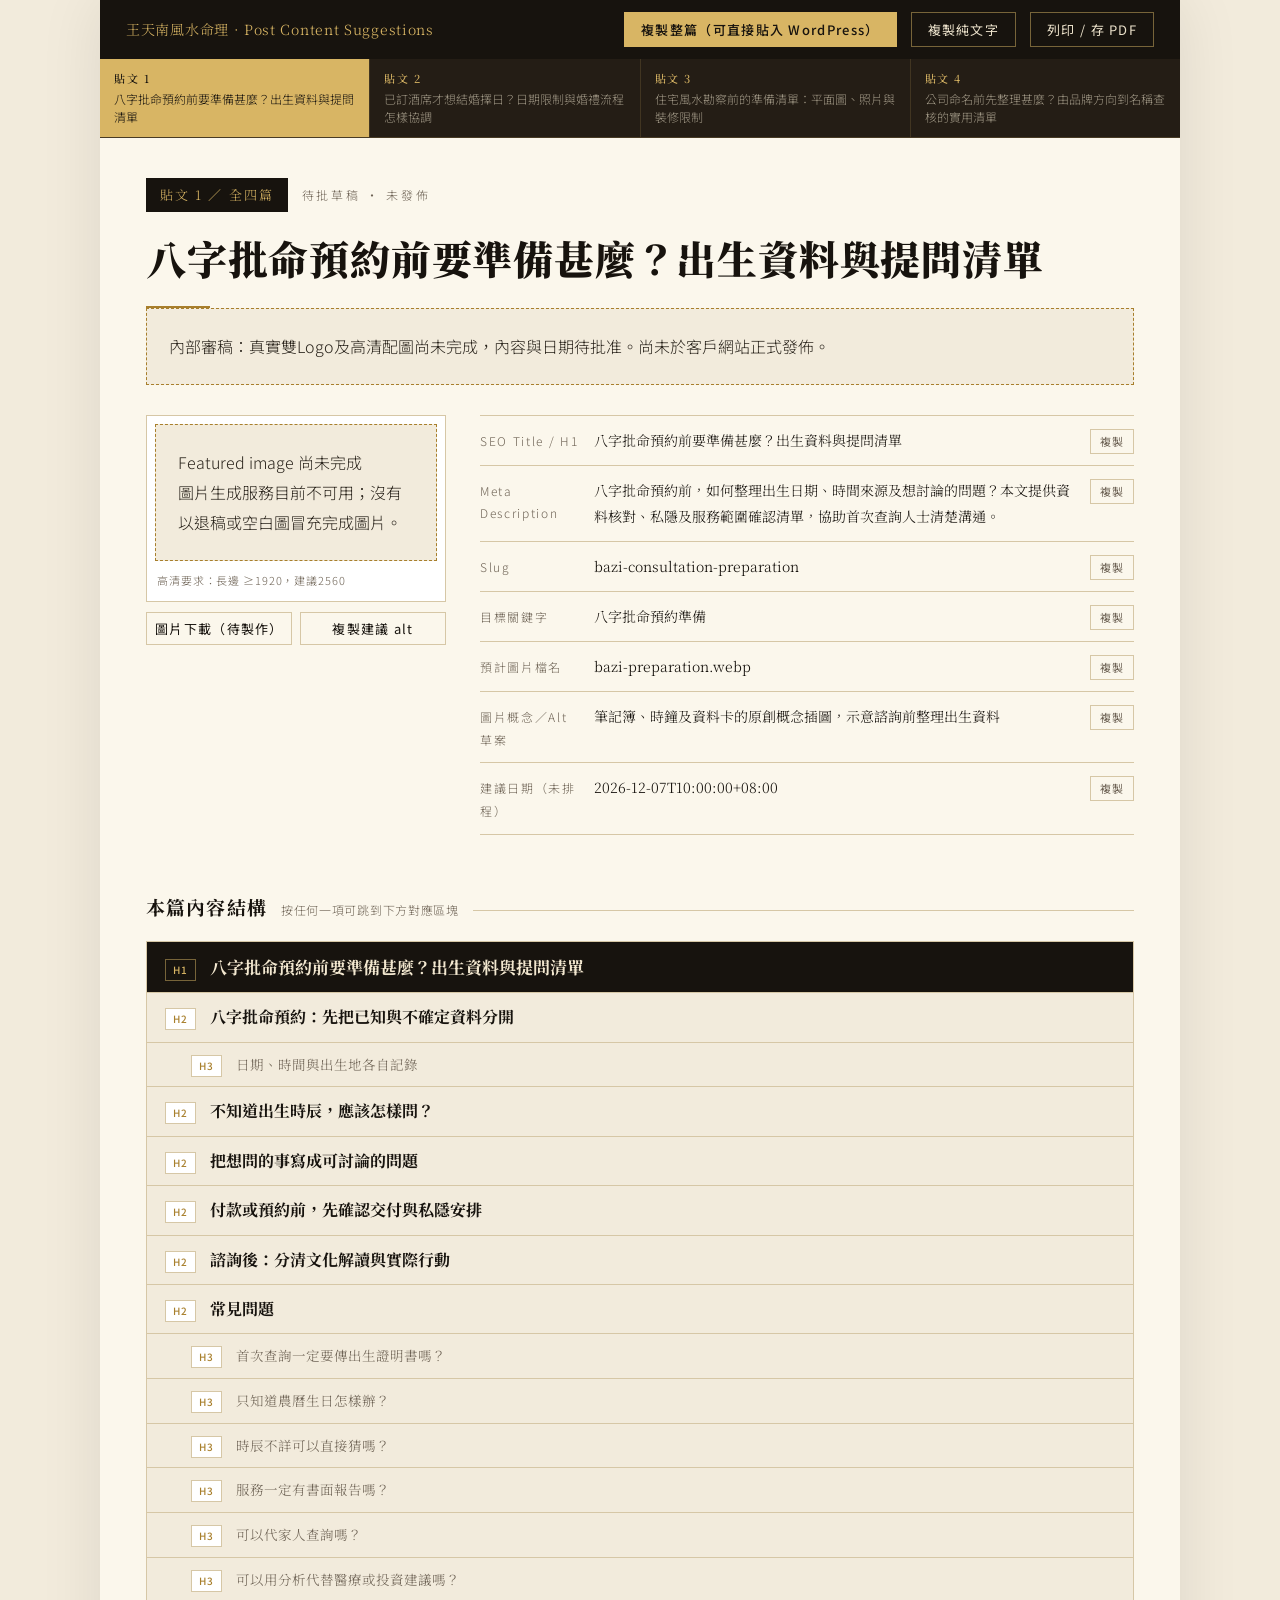
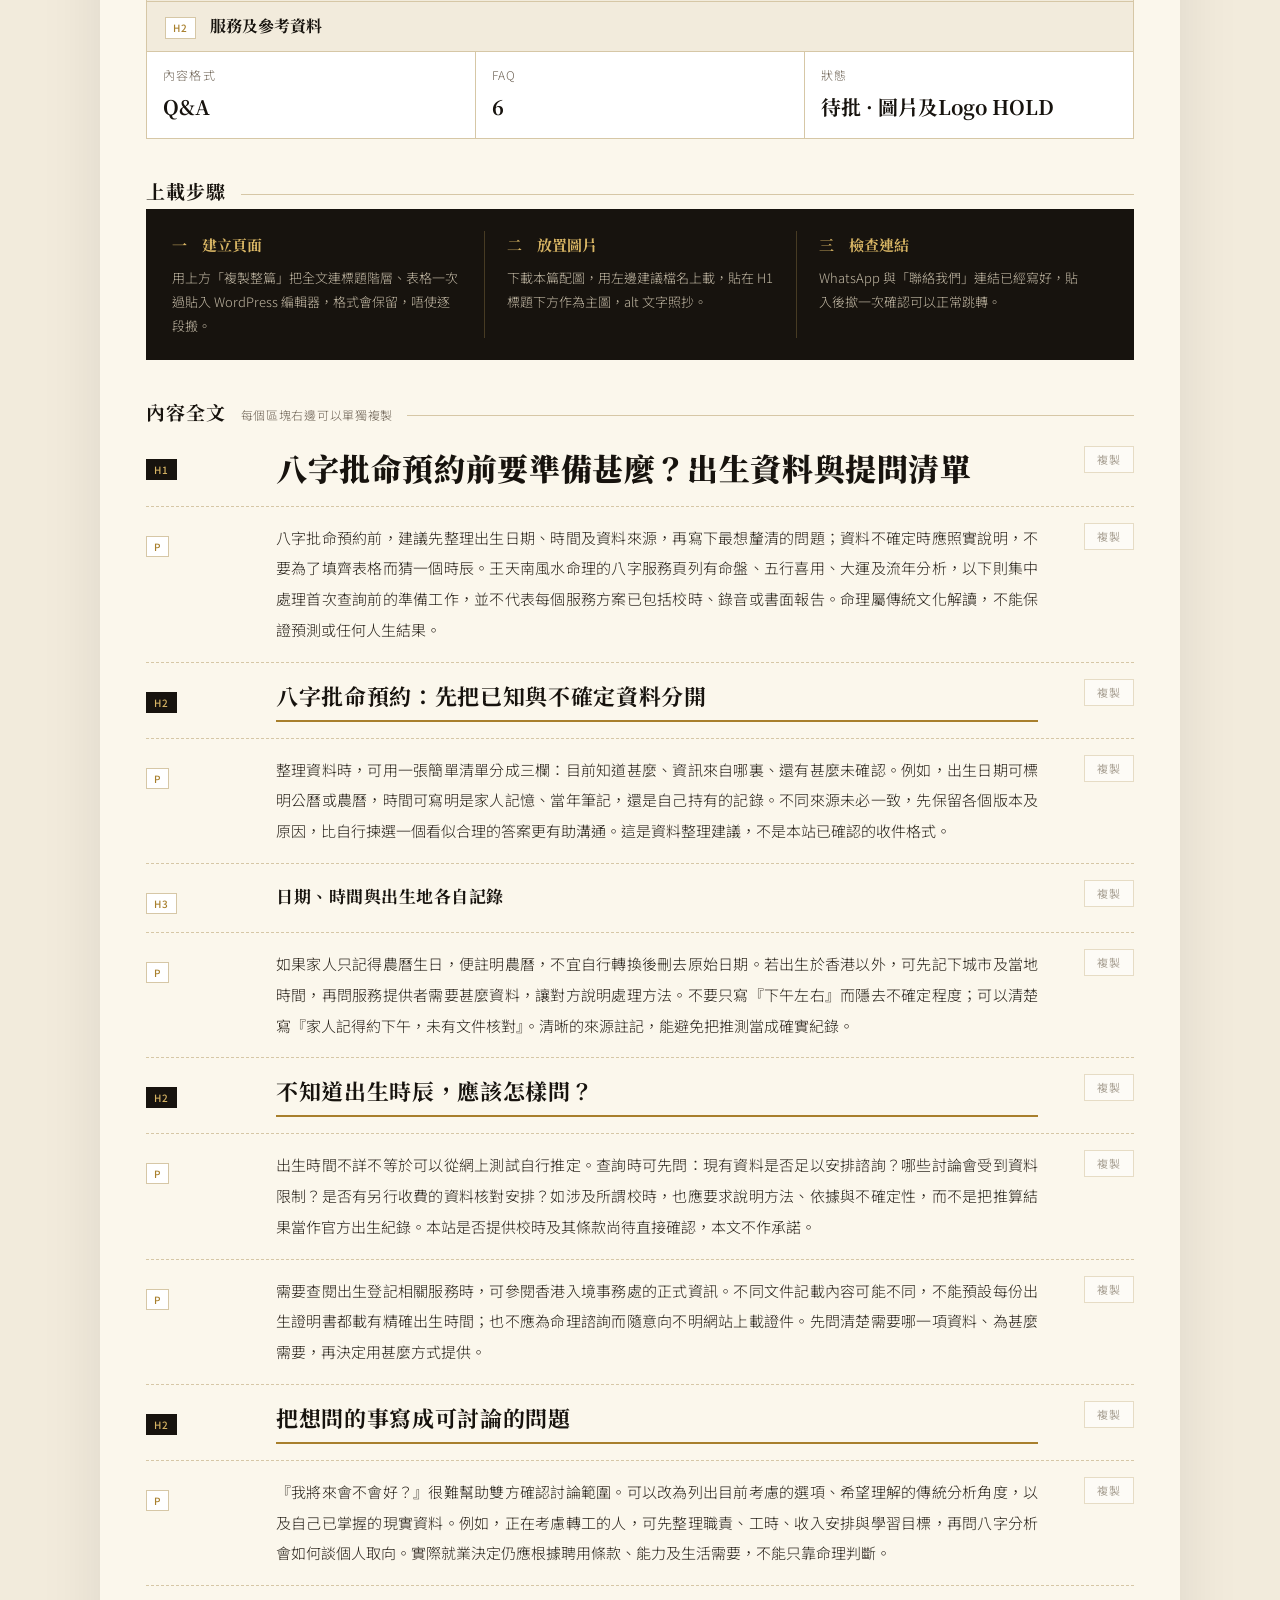
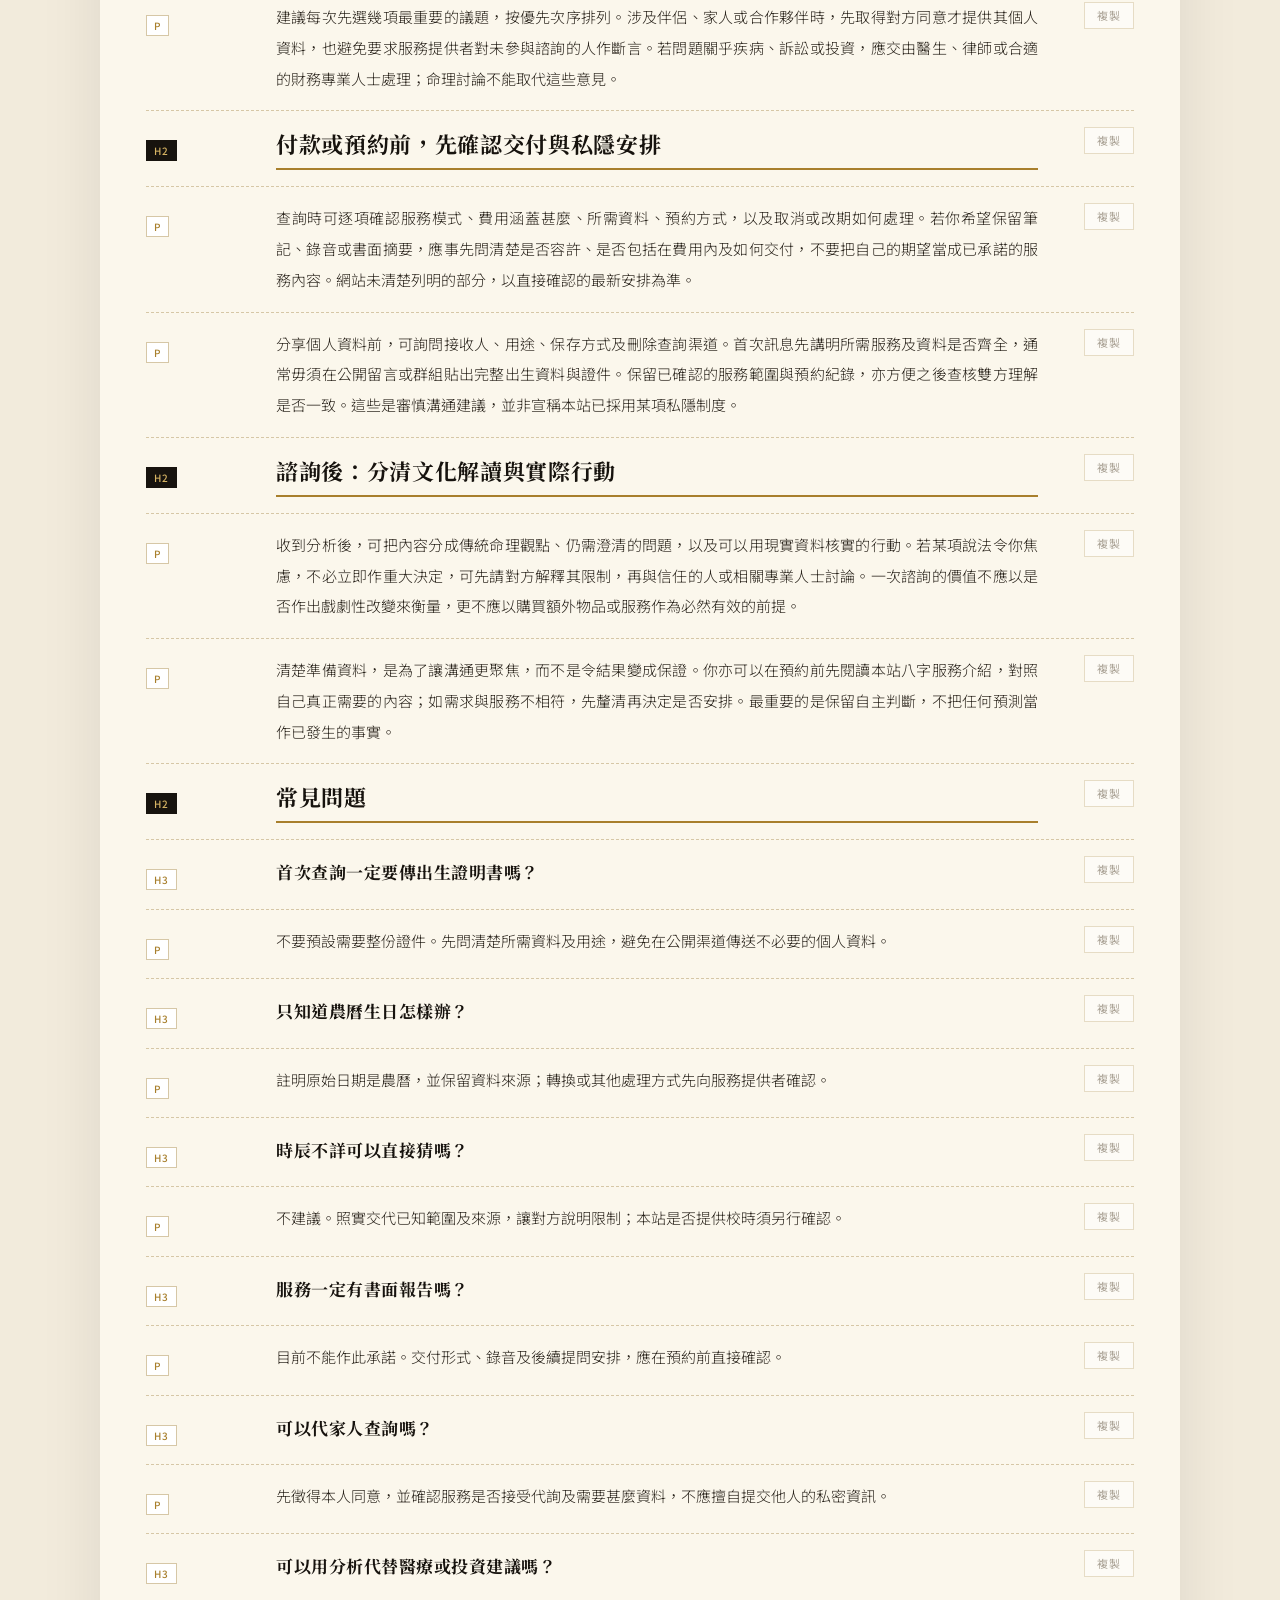
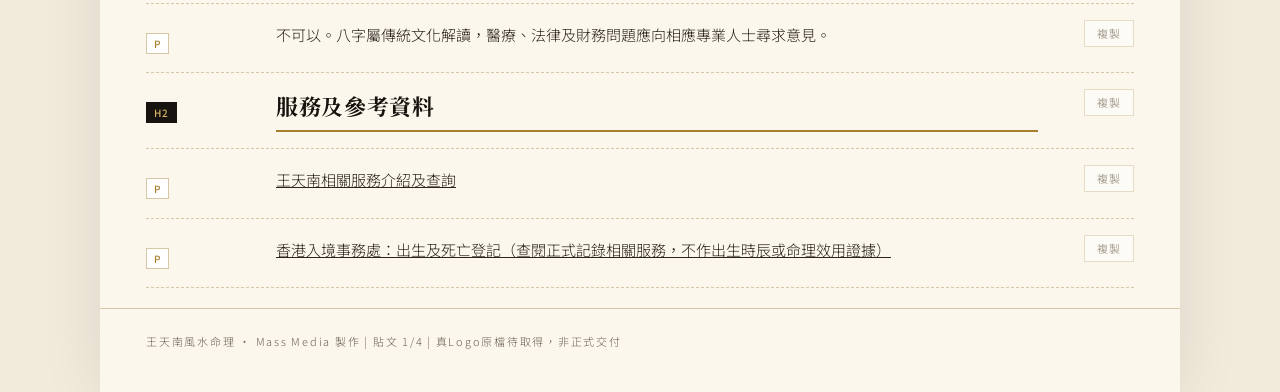
==== post-1.html @ c23139b8 "Deploy content review draft with pending image and logo notices" ====
<!DOCTYPE html>

<html lang="zh-Hant">
<head>
<meta charset="utf-8"/>
<meta content="width=device-width, initial-scale=1" name="viewport"/>
<title>八字批命預約前要準備甚麼？出生資料與提問清單｜王天南 Post Content Suggestions｜待批草稿</title>
<link href="https://fonts.googleapis.com" rel="preconnect"/>
<link crossorigin="" href="https://fonts.gstatic.com" rel="preconnect"/>
<link href="https://fonts.googleapis.com/css2?family=Noto+Serif+TC:wght@400;500;700;900&amp;family=Noto+Sans+TC:wght@300;400;500;700&amp;display=swap" rel="stylesheet"/>

<link href="reference.css" rel="stylesheet"/><meta content="noindex,nofollow" name="robots"/><style>.pending{padding:22px;border:1px dashed var(--gold);background:var(--paper)}.fact{grid-template-columns:100px minmax(0,1fr) auto}.crumb{flex-wrap:wrap}.src{position:fixed;width:1px;overflow:hidden}.bar .lbl{letter-spacing:.05em}</style></head>
<body>
<div class="wrap">
<div class="bar">
<div class="lbl">王天南風水命理 · Post Content Suggestions</div>
<button class="btn pri" id="copyAll" type="button">複製整篇（可直接貼入 WordPress）</button>
<button class="btn" id="copyTxt" type="button">複製純文字</button>
<button class="btn" id="doPrint" type="button">列印 / 存 PDF</button>
</div>
<nav class="pnav"><a class="cur" href="post-1.html"><b>貼文 1</b>八字批命預約前要準備甚麼？出生資料與提問清單</a><a class="" href="post-2.html"><b>貼文 2</b>已訂酒席才想結婚擇日？日期限制與婚禮流程怎樣協調</a><a class="" href="post-3.html"><b>貼文 3</b>住宅風水勘察前的準備清單：平面圖、照片與裝修限制</a><a class="" href="post-4.html"><b>貼文 4</b>公司命名前先整理甚麼？由品牌方向到名稱查核的實用清單</a></nav>
<div class="mast">
<div class="crumb"><span class="pill">貼文 1 ／ 全四篇</span><span>待批草稿 · 未發佈</span></div>
<h1>八字批命預約前要準備甚麼？出生資料與提問清單</h1>
<div class="rule"></div>
<p class="pending">內部審稿：真實雙Logo及高清配圖尚未完成，內容與日期待批准。尚未於客戶網站正式發佈。</p></div>
<div class="idg">
<div>
<div class="shot"><div class="pending">Featured image 尚未完成<br/>圖片生成服務目前不可用；沒有以退稿或空白圖冒充完成圖片。</div><div class="cap">高清要求：長邊 ≥1920，建議2560</div></div>
<div class="imgacts"><button class="btn" disabled="" title="完成圖片後才可下載">圖片下載（待製作）</button><button class="btn" id="copyAlt">複製建議 alt</button></div>
</div>
<div class="facts"><div class="fact"><div class="k">SEO Title / H1</div><div class="v" id="f-title">八字批命預約前要準備甚麼？出生資料與提問清單</div><button class="mini" data-copy="#f-title">複製</button></div><div class="fact"><div class="k">Meta Description</div><div class="v" id="f-meta">八字批命預約前，如何整理出生日期、時間來源及想討論的問題？本文提供資料核對、私隱及服務範圍確認清單，協助首次查詢人士清楚溝通。</div><button class="mini" data-copy="#f-meta">複製</button></div><div class="fact"><div class="k">Slug</div><div class="v" id="f-slug">bazi-consultation-preparation</div><button class="mini" data-copy="#f-slug">複製</button></div><div class="fact"><div class="k">目標關鍵字</div><div class="v" id="f-keyword">八字批命預約準備</div><button class="mini" data-copy="#f-keyword">複製</button></div><div class="fact"><div class="k">預計圖片檔名</div><div class="v" id="f-img">bazi-preparation.webp</div><button class="mini" data-copy="#f-img">複製</button></div><div class="fact"><div class="k">圖片概念／Alt草案</div><div class="v" id="f-alt">筆記簿、時鐘及資料卡的原創概念插圖，示意諮詢前整理出生資料</div><button class="mini" data-copy="#f-alt">複製</button></div><div class="fact"><div class="k">建議日期（未排程）</div><div class="v" id="f-date">2026-12-07T10:00:00+08:00</div><button class="mini" data-copy="#f-date">複製</button></div></div>
</div>
<div class="sec-h"><h2>本篇內容結構</h2><span class="note">按任何一項可跳到下方對應區塊</span><span class="line"></span></div>
<nav class="outline"><a class="ol ol-h1" href="#s0"><span class="ol-t">H1</span><span class="ol-x">八字批命預約前要準備甚麼？出生資料與提問清單</span></a><a class="ol ol-h2" href="#s2"><span class="ol-t">H2</span><span class="ol-x">八字批命預約：先把已知與不確定資料分開</span></a><a class="ol ol-h3" href="#s4"><span class="ol-t">H3</span><span class="ol-x">日期、時間與出生地各自記錄</span></a><a class="ol ol-h2" href="#s6"><span class="ol-t">H2</span><span class="ol-x">不知道出生時辰，應該怎樣問？</span></a><a class="ol ol-h2" href="#s9"><span class="ol-t">H2</span><span class="ol-x">把想問的事寫成可討論的問題</span></a><a class="ol ol-h2" href="#s12"><span class="ol-t">H2</span><span class="ol-x">付款或預約前，先確認交付與私隱安排</span></a><a class="ol ol-h2" href="#s15"><span class="ol-t">H2</span><span class="ol-x">諮詢後：分清文化解讀與實際行動</span></a><a class="ol ol-h2" href="#s18"><span class="ol-t">H2</span><span class="ol-x">常見問題</span></a><a class="ol ol-h3" href="#s19"><span class="ol-t">H3</span><span class="ol-x">首次查詢一定要傳出生證明書嗎？</span></a><a class="ol ol-h3" href="#s21"><span class="ol-t">H3</span><span class="ol-x">只知道農曆生日怎樣辦？</span></a><a class="ol ol-h3" href="#s23"><span class="ol-t">H3</span><span class="ol-x">時辰不詳可以直接猜嗎？</span></a><a class="ol ol-h3" href="#s25"><span class="ol-t">H3</span><span class="ol-x">服務一定有書面報告嗎？</span></a><a class="ol ol-h3" href="#s27"><span class="ol-t">H3</span><span class="ol-x">可以代家人查詢嗎？</span></a><a class="ol ol-h3" href="#s29"><span class="ol-t">H3</span><span class="ol-x">可以用分析代替醫療或投資建議嗎？</span></a><a class="ol ol-h2" href="#s31"><span class="ol-t">H2</span><span class="ol-x">服務及參考資料</span></a></nav>
<div class="tally"><div>內容格式<b>Q&amp;A</b></div><div>FAQ<b>6</b></div><div>狀態<b>待批 · 圖片及Logo HOLD</b></div></div>
<div class="sec-h" style="margin-top:34px"><h2>上載步驟</h2><span class="line"></span></div>
<div class="howto">
<div class="s"><div class="n">一　建立頁面</div><p>用上方「複製整篇」把全文連標題階層、表格一次過貼入 WordPress 編輯器，格式會保留，唔使逐段搬。</p></div>
<div class="s"><div class="n">二　放置圖片</div><p>下載本篇配圖，用左邊建議檔名上載，貼在 H1 標題下方作為主圖，alt 文字照抄。</p></div>
<div class="s"><div class="n">三　檢查連結</div><p>WhatsApp 與「聯絡我們」連結已經寫好，貼入後撳一次確認可以正常跳轉。</p></div>
</div>
<div class="sec-h" style="margin-top:34px"><h2>內容全文</h2><span class="note">每個區塊右邊可以單獨複製</span><span class="line"></span></div>
<div class="content"><section class="blk" data-i="0"><div class="gutter"><span class="tag t-h1">H1</span></div><div class="body"><h1 class="b-h1" id="s0">八字批命預約前要準備甚麼？出生資料與提問清單</h1></div><button class="cp" data-i="0" type="button">複製</button><div class="src" id="src0"><h1>八字批命預約前要準備甚麼？出生資料與提問清單</h1></div></section><section class="blk" data-i="1"><div class="gutter"><span class="tag t-p">P</span></div><div class="body"><p class="b-p" id="s1">八字批命預約前，建議先整理出生日期、時間及資料來源，再寫下最想釐清的問題；資料不確定時應照實說明，不要為了填齊表格而猜一個時辰。王天南風水命理的八字服務頁列有命盤、五行喜用、大運及流年分析，以下則集中處理首次查詢前的準備工作，並不代表每個服務方案已包括校時、錄音或書面報告。命理屬傳統文化解讀，不能保證預測或任何人生結果。</p></div><button class="cp" data-i="1" type="button">複製</button><div class="src" id="src1"><p>八字批命預約前，建議先整理出生日期、時間及資料來源，再寫下最想釐清的問題；資料不確定時應照實說明，不要為了填齊表格而猜一個時辰。王天南風水命理的八字服務頁列有命盤、五行喜用、大運及流年分析，以下則集中處理首次查詢前的準備工作，並不代表每個服務方案已包括校時、錄音或書面報告。命理屬傳統文化解讀，不能保證預測或任何人生結果。</p></div></section><section class="blk" data-i="2"><div class="gutter"><span class="tag t-h2">H2</span></div><div class="body"><h2 class="b-h2" id="s2">八字批命預約：先把已知與不確定資料分開</h2></div><button class="cp" data-i="2" type="button">複製</button><div class="src" id="src2"><h2>八字批命預約：先把已知與不確定資料分開</h2></div></section><section class="blk" data-i="3"><div class="gutter"><span class="tag t-p">P</span></div><div class="body"><p class="b-p" id="s3">整理資料時，可用一張簡單清單分成三欄：目前知道甚麼、資訊來自哪裏、還有甚麼未確認。例如，出生日期可標明公曆或農曆，時間可寫明是家人記憶、當年筆記，還是自己持有的記錄。不同來源未必一致，先保留各個版本及原因，比自行揀選一個看似合理的答案更有助溝通。這是資料整理建議，不是本站已確認的收件格式。</p></div><button class="cp" data-i="3" type="button">複製</button><div class="src" id="src3"><p>整理資料時，可用一張簡單清單分成三欄：目前知道甚麼、資訊來自哪裏、還有甚麼未確認。例如，出生日期可標明公曆或農曆，時間可寫明是家人記憶、當年筆記，還是自己持有的記錄。不同來源未必一致，先保留各個版本及原因，比自行揀選一個看似合理的答案更有助溝通。這是資料整理建議，不是本站已確認的收件格式。</p></div></section><section class="blk" data-i="4"><div class="gutter"><span class="tag t-h3">H3</span></div><div class="body"><h3 class="b-h3" id="s4">日期、時間與出生地各自記錄</h3></div><button class="cp" data-i="4" type="button">複製</button><div class="src" id="src4"><h3>日期、時間與出生地各自記錄</h3></div></section><section class="blk" data-i="5"><div class="gutter"><span class="tag t-p">P</span></div><div class="body"><p class="b-p" id="s5">如果家人只記得農曆生日，便註明農曆，不宜自行轉換後刪去原始日期。若出生於香港以外，可先記下城市及當地時間，再問服務提供者需要甚麼資料，讓對方說明處理方法。不要只寫『下午左右』而隱去不確定程度；可以清楚寫『家人記得約下午，未有文件核對』。清晰的來源註記，能避免把推測當成確實紀錄。</p></div><button class="cp" data-i="5" type="button">複製</button><div class="src" id="src5"><p>如果家人只記得農曆生日，便註明農曆，不宜自行轉換後刪去原始日期。若出生於香港以外，可先記下城市及當地時間，再問服務提供者需要甚麼資料，讓對方說明處理方法。不要只寫『下午左右』而隱去不確定程度；可以清楚寫『家人記得約下午，未有文件核對』。清晰的來源註記，能避免把推測當成確實紀錄。</p></div></section><section class="blk" data-i="6"><div class="gutter"><span class="tag t-h2">H2</span></div><div class="body"><h2 class="b-h2" id="s6">不知道出生時辰，應該怎樣問？</h2></div><button class="cp" data-i="6" type="button">複製</button><div class="src" id="src6"><h2>不知道出生時辰，應該怎樣問？</h2></div></section><section class="blk" data-i="7"><div class="gutter"><span class="tag t-p">P</span></div><div class="body"><p class="b-p" id="s7">出生時間不詳不等於可以從網上測試自行推定。查詢時可先問：現有資料是否足以安排諮詢？哪些討論會受到資料限制？是否有另行收費的資料核對安排？如涉及所謂校時，也應要求說明方法、依據與不確定性，而不是把推算結果當作官方出生紀錄。本站是否提供校時及其條款尚待直接確認，本文不作承諾。</p></div><button class="cp" data-i="7" type="button">複製</button><div class="src" id="src7"><p>出生時間不詳不等於可以從網上測試自行推定。查詢時可先問：現有資料是否足以安排諮詢？哪些討論會受到資料限制？是否有另行收費的資料核對安排？如涉及所謂校時，也應要求說明方法、依據與不確定性，而不是把推算結果當作官方出生紀錄。本站是否提供校時及其條款尚待直接確認，本文不作承諾。</p></div></section><section class="blk" data-i="8"><div class="gutter"><span class="tag t-p">P</span></div><div class="body"><p class="b-p" id="s8">需要查閱出生登記相關服務時，可參閱香港入境事務處的正式資訊。不同文件記載內容可能不同，不能預設每份出生證明書都載有精確出生時間；也不應為命理諮詢而隨意向不明網站上載證件。先問清楚需要哪一項資料、為甚麼需要，再決定用甚麼方式提供。</p></div><button class="cp" data-i="8" type="button">複製</button><div class="src" id="src8"><p>需要查閱出生登記相關服務時，可參閱香港入境事務處的正式資訊。不同文件記載內容可能不同，不能預設每份出生證明書都載有精確出生時間；也不應為命理諮詢而隨意向不明網站上載證件。先問清楚需要哪一項資料、為甚麼需要，再決定用甚麼方式提供。</p></div></section><section class="blk" data-i="9"><div class="gutter"><span class="tag t-h2">H2</span></div><div class="body"><h2 class="b-h2" id="s9">把想問的事寫成可討論的問題</h2></div><button class="cp" data-i="9" type="button">複製</button><div class="src" id="src9"><h2>把想問的事寫成可討論的問題</h2></div></section><section class="blk" data-i="10"><div class="gutter"><span class="tag t-p">P</span></div><div class="body"><p class="b-p" id="s10">『我將來會不會好？』很難幫助雙方確認討論範圍。可以改為列出目前考慮的選項、希望理解的傳統分析角度，以及自己已掌握的現實資料。例如，正在考慮轉工的人，可先整理職責、工時、收入安排與學習目標，再問八字分析會如何談個人取向。實際就業決定仍應根據聘用條款、能力及生活需要，不能只靠命理判斷。</p></div><button class="cp" data-i="10" type="button">複製</button><div class="src" id="src10"><p>『我將來會不會好？』很難幫助雙方確認討論範圍。可以改為列出目前考慮的選項、希望理解的傳統分析角度，以及自己已掌握的現實資料。例如，正在考慮轉工的人，可先整理職責、工時、收入安排與學習目標，再問八字分析會如何談個人取向。實際就業決定仍應根據聘用條款、能力及生活需要，不能只靠命理判斷。</p></div></section><section class="blk" data-i="11"><div class="gutter"><span class="tag t-p">P</span></div><div class="body"><p class="b-p" id="s11">建議每次先選幾項最重要的議題，按優先次序排列。涉及伴侶、家人或合作夥伴時，先取得對方同意才提供其個人資料，也避免要求服務提供者對未參與諮詢的人作斷言。若問題關乎疾病、訴訟或投資，應交由醫生、律師或合適的財務專業人士處理；命理討論不能取代這些意見。</p></div><button class="cp" data-i="11" type="button">複製</button><div class="src" id="src11"><p>建議每次先選幾項最重要的議題，按優先次序排列。涉及伴侶、家人或合作夥伴時，先取得對方同意才提供其個人資料，也避免要求服務提供者對未參與諮詢的人作斷言。若問題關乎疾病、訴訟或投資，應交由醫生、律師或合適的財務專業人士處理；命理討論不能取代這些意見。</p></div></section><section class="blk" data-i="12"><div class="gutter"><span class="tag t-h2">H2</span></div><div class="body"><h2 class="b-h2" id="s12">付款或預約前，先確認交付與私隱安排</h2></div><button class="cp" data-i="12" type="button">複製</button><div class="src" id="src12"><h2>付款或預約前，先確認交付與私隱安排</h2></div></section><section class="blk" data-i="13"><div class="gutter"><span class="tag t-p">P</span></div><div class="body"><p class="b-p" id="s13">查詢時可逐項確認服務模式、費用涵蓋甚麼、所需資料、預約方式，以及取消或改期如何處理。若你希望保留筆記、錄音或書面摘要，應事先問清楚是否容許、是否包括在費用內及如何交付，不要把自己的期望當成已承諾的服務內容。網站未清楚列明的部分，以直接確認的最新安排為準。</p></div><button class="cp" data-i="13" type="button">複製</button><div class="src" id="src13"><p>查詢時可逐項確認服務模式、費用涵蓋甚麼、所需資料、預約方式，以及取消或改期如何處理。若你希望保留筆記、錄音或書面摘要，應事先問清楚是否容許、是否包括在費用內及如何交付，不要把自己的期望當成已承諾的服務內容。網站未清楚列明的部分，以直接確認的最新安排為準。</p></div></section><section class="blk" data-i="14"><div class="gutter"><span class="tag t-p">P</span></div><div class="body"><p class="b-p" id="s14">分享個人資料前，可詢問接收人、用途、保存方式及刪除查詢渠道。首次訊息先講明所需服務及資料是否齊全，通常毋須在公開留言或群組貼出完整出生資料與證件。保留已確認的服務範圍與預約紀錄，亦方便之後查核雙方理解是否一致。這些是審慎溝通建議，並非宣稱本站已採用某項私隱制度。</p></div><button class="cp" data-i="14" type="button">複製</button><div class="src" id="src14"><p>分享個人資料前，可詢問接收人、用途、保存方式及刪除查詢渠道。首次訊息先講明所需服務及資料是否齊全，通常毋須在公開留言或群組貼出完整出生資料與證件。保留已確認的服務範圍與預約紀錄，亦方便之後查核雙方理解是否一致。這些是審慎溝通建議，並非宣稱本站已採用某項私隱制度。</p></div></section><section class="blk" data-i="15"><div class="gutter"><span class="tag t-h2">H2</span></div><div class="body"><h2 class="b-h2" id="s15">諮詢後：分清文化解讀與實際行動</h2></div><button class="cp" data-i="15" type="button">複製</button><div class="src" id="src15"><h2>諮詢後：分清文化解讀與實際行動</h2></div></section><section class="blk" data-i="16"><div class="gutter"><span class="tag t-p">P</span></div><div class="body"><p class="b-p" id="s16">收到分析後，可把內容分成傳統命理觀點、仍需澄清的問題，以及可以用現實資料核實的行動。若某項說法令你焦慮，不必立即作重大決定，可先請對方解釋其限制，再與信任的人或相關專業人士討論。一次諮詢的價值不應以是否作出戲劇性改變來衡量，更不應以購買額外物品或服務作為必然有效的前提。</p></div><button class="cp" data-i="16" type="button">複製</button><div class="src" id="src16"><p>收到分析後，可把內容分成傳統命理觀點、仍需澄清的問題，以及可以用現實資料核實的行動。若某項說法令你焦慮，不必立即作重大決定，可先請對方解釋其限制，再與信任的人或相關專業人士討論。一次諮詢的價值不應以是否作出戲劇性改變來衡量，更不應以購買額外物品或服務作為必然有效的前提。</p></div></section><section class="blk" data-i="17"><div class="gutter"><span class="tag t-p">P</span></div><div class="body"><p class="b-p" id="s17">清楚準備資料，是為了讓溝通更聚焦，而不是令結果變成保證。你亦可以在預約前先閱讀本站八字服務介紹，對照自己真正需要的內容；如需求與服務不相符，先釐清再決定是否安排。最重要的是保留自主判斷，不把任何預測當作已發生的事實。</p></div><button class="cp" data-i="17" type="button">複製</button><div class="src" id="src17"><p>清楚準備資料，是為了讓溝通更聚焦，而不是令結果變成保證。你亦可以在預約前先閱讀本站八字服務介紹，對照自己真正需要的內容；如需求與服務不相符，先釐清再決定是否安排。最重要的是保留自主判斷，不把任何預測當作已發生的事實。</p></div></section><section class="blk" data-i="18"><div class="gutter"><span class="tag t-h2">H2</span></div><div class="body"><h2 class="b-h2" id="s18">常見問題</h2></div><button class="cp" data-i="18" type="button">複製</button><div class="src" id="src18"><h2>常見問題</h2></div></section><section class="blk" data-i="19"><div class="gutter"><span class="tag t-h3">H3</span></div><div class="body"><h3 class="b-h3" id="s19">首次查詢一定要傳出生證明書嗎？</h3></div><button class="cp" data-i="19" type="button">複製</button><div class="src" id="src19"><h3>首次查詢一定要傳出生證明書嗎？</h3></div></section><section class="blk" data-i="20"><div class="gutter"><span class="tag t-p">P</span></div><div class="body"><p class="b-p" id="s20">不要預設需要整份證件。先問清楚所需資料及用途，避免在公開渠道傳送不必要的個人資料。</p></div><button class="cp" data-i="20" type="button">複製</button><div class="src" id="src20"><p>不要預設需要整份證件。先問清楚所需資料及用途，避免在公開渠道傳送不必要的個人資料。</p></div></section><section class="blk" data-i="21"><div class="gutter"><span class="tag t-h3">H3</span></div><div class="body"><h3 class="b-h3" id="s21">只知道農曆生日怎樣辦？</h3></div><button class="cp" data-i="21" type="button">複製</button><div class="src" id="src21"><h3>只知道農曆生日怎樣辦？</h3></div></section><section class="blk" data-i="22"><div class="gutter"><span class="tag t-p">P</span></div><div class="body"><p class="b-p" id="s22">註明原始日期是農曆，並保留資料來源；轉換或其他處理方式先向服務提供者確認。</p></div><button class="cp" data-i="22" type="button">複製</button><div class="src" id="src22"><p>註明原始日期是農曆，並保留資料來源；轉換或其他處理方式先向服務提供者確認。</p></div></section><section class="blk" data-i="23"><div class="gutter"><span class="tag t-h3">H3</span></div><div class="body"><h3 class="b-h3" id="s23">時辰不詳可以直接猜嗎？</h3></div><button class="cp" data-i="23" type="button">複製</button><div class="src" id="src23"><h3>時辰不詳可以直接猜嗎？</h3></div></section><section class="blk" data-i="24"><div class="gutter"><span class="tag t-p">P</span></div><div class="body"><p class="b-p" id="s24">不建議。照實交代已知範圍及來源，讓對方說明限制；本站是否提供校時須另行確認。</p></div><button class="cp" data-i="24" type="button">複製</button><div class="src" id="src24"><p>不建議。照實交代已知範圍及來源，讓對方說明限制；本站是否提供校時須另行確認。</p></div></section><section class="blk" data-i="25"><div class="gutter"><span class="tag t-h3">H3</span></div><div class="body"><h3 class="b-h3" id="s25">服務一定有書面報告嗎？</h3></div><button class="cp" data-i="25" type="button">複製</button><div class="src" id="src25"><h3>服務一定有書面報告嗎？</h3></div></section><section class="blk" data-i="26"><div class="gutter"><span class="tag t-p">P</span></div><div class="body"><p class="b-p" id="s26">目前不能作此承諾。交付形式、錄音及後續提問安排，應在預約前直接確認。</p></div><button class="cp" data-i="26" type="button">複製</button><div class="src" id="src26"><p>目前不能作此承諾。交付形式、錄音及後續提問安排，應在預約前直接確認。</p></div></section><section class="blk" data-i="27"><div class="gutter"><span class="tag t-h3">H3</span></div><div class="body"><h3 class="b-h3" id="s27">可以代家人查詢嗎？</h3></div><button class="cp" data-i="27" type="button">複製</button><div class="src" id="src27"><h3>可以代家人查詢嗎？</h3></div></section><section class="blk" data-i="28"><div class="gutter"><span class="tag t-p">P</span></div><div class="body"><p class="b-p" id="s28">先徵得本人同意，並確認服務是否接受代詢及需要甚麼資料，不應擅自提交他人的私密資訊。</p></div><button class="cp" data-i="28" type="button">複製</button><div class="src" id="src28"><p>先徵得本人同意，並確認服務是否接受代詢及需要甚麼資料，不應擅自提交他人的私密資訊。</p></div></section><section class="blk" data-i="29"><div class="gutter"><span class="tag t-h3">H3</span></div><div class="body"><h3 class="b-h3" id="s29">可以用分析代替醫療或投資建議嗎？</h3></div><button class="cp" data-i="29" type="button">複製</button><div class="src" id="src29"><h3>可以用分析代替醫療或投資建議嗎？</h3></div></section><section class="blk" data-i="30"><div class="gutter"><span class="tag t-p">P</span></div><div class="body"><p class="b-p" id="s30">不可以。八字屬傳統文化解讀，醫療、法律及財務問題應向相應專業人士尋求意見。</p></div><button class="cp" data-i="30" type="button">複製</button><div class="src" id="src30"><p>不可以。八字屬傳統文化解讀，醫療、法律及財務問題應向相應專業人士尋求意見。</p></div></section><section class="blk" data-i="31"><div class="gutter"><span class="tag t-h2">H2</span></div><div class="body"><h2 class="b-h2" id="s31">服務及參考資料</h2></div><button class="cp" data-i="31" type="button">複製</button><div class="src" id="src31"><h2>服務及參考資料</h2></div></section><section class="blk" data-i="32"><div class="gutter"><span class="tag t-p">P</span></div><div class="body"><p class="b-p" id="s32"><a href="https://masterwongsir.com/bazi/">王天南相關服務介紹及查詢</a></p></div><button class="cp" data-i="32" type="button">複製</button><div class="src" id="src32"><p><a href="https://masterwongsir.com/bazi/">王天南相關服務介紹及查詢</a></p></div></section><section class="blk" data-i="33"><div class="gutter"><span class="tag t-p">P</span></div><div class="body"><p class="b-p" id="s33"><a href="https://www.immd.gov.hk/hkt/services/birth-death.html">香港入境事務處：出生及死亡登記（查閱正式記錄相關服務，不作出生時辰或命理效用證據）</a></p></div><button class="cp" data-i="33" type="button">複製</button><div class="src" id="src33"><p><a href="https://www.immd.gov.hk/hkt/services/birth-death.html">香港入境事務處：出生及死亡登記（查閱正式記錄相關服務，不作出生時辰或命理效用證據）</a></p></div></section></div>
<div class="foot">王天南風水命理 · Mass Media 製作 | 貼文 1/4 | 真Logo原檔待取得，非正式交付</div>
</div>
<div class="src" id="srcAll"><h1>八字批命預約前要準備甚麼？出生資料與提問清單</h1><p>八字批命預約前，建議先整理出生日期、時間及資料來源，再寫下最想釐清的問題；資料不確定時應照實說明，不要為了填齊表格而猜一個時辰。王天南風水命理的八字服務頁列有命盤、五行喜用、大運及流年分析，以下則集中處理首次查詢前的準備工作，並不代表每個服務方案已包括校時、錄音或書面報告。命理屬傳統文化解讀，不能保證預測或任何人生結果。</p><h2>八字批命預約：先把已知與不確定資料分開</h2><p>整理資料時，可用一張簡單清單分成三欄：目前知道甚麼、資訊來自哪裏、還有甚麼未確認。例如，出生日期可標明公曆或農曆，時間可寫明是家人記憶、當年筆記，還是自己持有的記錄。不同來源未必一致，先保留各個版本及原因，比自行揀選一個看似合理的答案更有助溝通。這是資料整理建議，不是本站已確認的收件格式。</p><h3>日期、時間與出生地各自記錄</h3><p>如果家人只記得農曆生日，便註明農曆，不宜自行轉換後刪去原始日期。若出生於香港以外，可先記下城市及當地時間，再問服務提供者需要甚麼資料，讓對方說明處理方法。不要只寫『下午左右』而隱去不確定程度；可以清楚寫『家人記得約下午，未有文件核對』。清晰的來源註記，能避免把推測當成確實紀錄。</p><h2>不知道出生時辰，應該怎樣問？</h2><p>出生時間不詳不等於可以從網上測試自行推定。查詢時可先問：現有資料是否足以安排諮詢？哪些討論會受到資料限制？是否有另行收費的資料核對安排？如涉及所謂校時，也應要求說明方法、依據與不確定性，而不是把推算結果當作官方出生紀錄。本站是否提供校時及其條款尚待直接確認，本文不作承諾。</p><p>需要查閱出生登記相關服務時，可參閱香港入境事務處的正式資訊。不同文件記載內容可能不同，不能預設每份出生證明書都載有精確出生時間；也不應為命理諮詢而隨意向不明網站上載證件。先問清楚需要哪一項資料、為甚麼需要，再決定用甚麼方式提供。</p><h2>把想問的事寫成可討論的問題</h2><p>『我將來會不會好？』很難幫助雙方確認討論範圍。可以改為列出目前考慮的選項、希望理解的傳統分析角度，以及自己已掌握的現實資料。例如，正在考慮轉工的人，可先整理職責、工時、收入安排與學習目標，再問八字分析會如何談個人取向。實際就業決定仍應根據聘用條款、能力及生活需要，不能只靠命理判斷。</p><p>建議每次先選幾項最重要的議題，按優先次序排列。涉及伴侶、家人或合作夥伴時，先取得對方同意才提供其個人資料，也避免要求服務提供者對未參與諮詢的人作斷言。若問題關乎疾病、訴訟或投資，應交由醫生、律師或合適的財務專業人士處理；命理討論不能取代這些意見。</p><h2>付款或預約前，先確認交付與私隱安排</h2><p>查詢時可逐項確認服務模式、費用涵蓋甚麼、所需資料、預約方式，以及取消或改期如何處理。若你希望保留筆記、錄音或書面摘要，應事先問清楚是否容許、是否包括在費用內及如何交付，不要把自己的期望當成已承諾的服務內容。網站未清楚列明的部分，以直接確認的最新安排為準。</p><p>分享個人資料前，可詢問接收人、用途、保存方式及刪除查詢渠道。首次訊息先講明所需服務及資料是否齊全，通常毋須在公開留言或群組貼出完整出生資料與證件。保留已確認的服務範圍與預約紀錄，亦方便之後查核雙方理解是否一致。這些是審慎溝通建議，並非宣稱本站已採用某項私隱制度。</p><h2>諮詢後：分清文化解讀與實際行動</h2><p>收到分析後，可把內容分成傳統命理觀點、仍需澄清的問題，以及可以用現實資料核實的行動。若某項說法令你焦慮，不必立即作重大決定，可先請對方解釋其限制，再與信任的人或相關專業人士討論。一次諮詢的價值不應以是否作出戲劇性改變來衡量，更不應以購買額外物品或服務作為必然有效的前提。</p><p>清楚準備資料，是為了讓溝通更聚焦，而不是令結果變成保證。你亦可以在預約前先閱讀本站八字服務介紹，對照自己真正需要的內容；如需求與服務不相符，先釐清再決定是否安排。最重要的是保留自主判斷，不把任何預測當作已發生的事實。</p><h2>常見問題</h2><h3>首次查詢一定要傳出生證明書嗎？</h3><p>不要預設需要整份證件。先問清楚所需資料及用途，避免在公開渠道傳送不必要的個人資料。</p><h3>只知道農曆生日怎樣辦？</h3><p>註明原始日期是農曆，並保留資料來源；轉換或其他處理方式先向服務提供者確認。</p><h3>時辰不詳可以直接猜嗎？</h3><p>不建議。照實交代已知範圍及來源，讓對方說明限制；本站是否提供校時須另行確認。</p><h3>服務一定有書面報告嗎？</h3><p>目前不能作此承諾。交付形式、錄音及後續提問安排，應在預約前直接確認。</p><h3>可以代家人查詢嗎？</h3><p>先徵得本人同意，並確認服務是否接受代詢及需要甚麼資料，不應擅自提交他人的私密資訊。</p><h3>可以用分析代替醫療或投資建議嗎？</h3><p>不可以。八字屬傳統文化解讀，醫療、法律及財務問題應向相應專業人士尋求意見。</p><h2>服務及參考資料</h2><p><a href="https://masterwongsir.com/bazi/">王天南相關服務介紹及查詢</a></p><p><a href="https://www.immd.gov.hk/hkt/services/birth-death.html">香港入境事務處：出生及死亡登記（查閱正式記錄相關服務，不作出生時辰或命理效用證據）</a></p></div>
<div class="toast" id="toast">已複製</div>
<script>
var toast=document.getElementById('toast'),tt;
function say(m){toast.textContent=m;toast.classList.add('show');clearTimeout(tt);tt=setTimeout(function(){toast.classList.remove('show')},1600)}
function copyNode(node){
  var h=node.innerHTML,t=node.innerText;
  function fb(){try{var r=document.createRange();r.selectNodeContents(node);
    var s=window.getSelection();s.removeAllRanges();s.addRange(r);
    var ok=document.execCommand('copy');s.removeAllRanges();return ok}catch(e){return false}}
  if(window.ClipboardItem&&navigator.clipboard&&navigator.clipboard.write){
    return navigator.clipboard.write([new ClipboardItem({
      'text/html':new Blob([h],{type:'text/html'}),
      'text/plain':new Blob([t],{type:'text/plain'})})]).then(function(ok){if(ok===false){say('複製失敗，請手動選取');return;}return true},fb);
  }
  return Promise.resolve(fb());
}
function copyText(t){
  if(navigator.clipboard&&navigator.clipboard.writeText){return navigator.clipboard.writeText(t).catch(function(){return fbT(t)})}
  return Promise.resolve(fbT(t));
}
function fbT(t){var a=document.createElement('textarea');a.value=t;a.style.position='fixed';a.style.left='-9999px';
  document.body.appendChild(a);a.select();var ok=document.execCommand('copy');document.body.removeChild(a);return ok}

document.querySelectorAll('.cp').forEach(function(b){
  b.addEventListener('click',function(){
    copyNode(document.getElementById('src'+b.dataset.i)).then(function(ok){if(ok===false){say('複製失敗，請手動選取');return;}
      b.classList.add('ok');b.textContent='已複製';say('已複製呢一個區塊');
      setTimeout(function(){b.classList.remove('ok');b.textContent='複製'},1500)})})});

document.querySelectorAll('.mini').forEach(function(b){
  b.addEventListener('click',function(){
    copyText(document.querySelector(b.dataset.copy).textContent.trim()).then(function(ok){if(ok===false){say('複製失敗，請手動選取');return;}
      b.textContent='已複製';say('已複製');setTimeout(function(){b.textContent='複製'},1400)})})});

document.getElementById('copyAll').addEventListener('click',function(){
  copyNode(document.getElementById('srcAll')).then(function(ok){if(ok===false){say('複製失敗，請手動選取');return;}say('已複製整篇，可直接貼入 WordPress')})});
document.getElementById('copyTxt').addEventListener('click',function(){
  copyText(document.getElementById('srcAll').innerText).then(function(ok){if(ok===false){say('複製失敗，請手動選取');return;}say('已複製純文字')})});
document.getElementById('copyAlt').addEventListener('click',function(){
  copyText(document.getElementById('f-alt').textContent.trim()).then(function(ok){if(ok===false){say('複製失敗，請手動選取');return;}say('已複製 alt 文字')})});
document.getElementById('doPrint').addEventListener('click',function(){window.print()});
</script>
</body>
</html>
---- reference.css ----
:root{
 --ink:#17130E;--ink2:#241D15;--paper:#F2EBDC;--card:#FBF7EC;
 --gold:#A87F2C;--gold2:#D8B564;--cinnabar:#9C3A2B;
 --text:#2A241C;--soft:#6E6355;--rule:#D6C7A6;
 --serif:"Noto Serif TC","Songti TC","PMingLiU",serif;
 --sans:"Noto Sans TC","PingFang TC","Microsoft JhengHei",sans-serif;
}
*{box-sizing:border-box;margin:0;padding:0}
body{background:var(--paper);font-family:var(--sans);color:var(--text);font-weight:300;line-height:1.9;-webkit-text-size-adjust:100%}
a{color:inherit}
.wrap{max-width:1080px;margin:0 auto;background:var(--card);box-shadow:0 0 60px rgba(0,0,0,.09)}

/* ===== toolbar ===== */
.bar{position:sticky;top:0;z-index:50;background:var(--ink);color:#EDE3CC;
 display:flex;align-items:center;gap:14px;padding:12px 26px;flex-wrap:wrap}
.bar .lbl{font-family:var(--serif);font-size:14px;letter-spacing:.22em;color:var(--gold2);margin-right:auto}
.bar .lbl b{font-weight:500;color:#EDE3CC;letter-spacing:.1em}
.btn{font:400 13px/1 var(--sans);letter-spacing:.1em;padding:10px 16px;border:1px solid rgba(216,181,100,.5);
 background:transparent;color:#EDE3CC;cursor:pointer;transition:background .15s,color .15s}
.btn:hover{background:var(--gold2);color:var(--ink);border-color:var(--gold2)}
.btn.pri{background:var(--gold2);color:var(--ink);border-color:var(--gold2);font-weight:500}
.btn.pri:hover{background:#EBCD87}
.btn:focus-visible{outline:2px solid #fff;outline-offset:2px}

/* ===== post nav ===== */
.pnav{display:flex;background:var(--ink2);border-bottom:1px solid rgba(216,181,100,.2);flex-wrap:wrap}
.pnav a{flex:1;min-width:150px;padding:11px 14px;text-decoration:none;color:rgba(237,227,204,.62);
 font-size:12px;line-height:1.5;border-left:1px solid rgba(216,181,100,.16);transition:.15s}
.pnav a:first-child{border-left:0}
.pnav a:hover{background:#2E2517;color:#EDE3CC}
.pnav a b{display:block;font-family:var(--serif);font-size:11px;color:var(--gold2);
 font-weight:500;letter-spacing:.14em;margin-bottom:3px}
.pnav a.cur{background:var(--gold2);color:var(--ink)}
.pnav a.cur b{color:var(--ink)}

/* ===== masthead ===== */
.mast{padding:40px 46px 0}
.crumb{display:flex;align-items:baseline;gap:14px;font-size:12px;letter-spacing:.22em;color:var(--soft)}
.crumb .pill{background:var(--ink);color:var(--gold2);font-family:var(--serif);font-size:13px;
 padding:5px 14px;letter-spacing:.16em}
.mast h1{font-family:var(--serif);font-weight:900;font-size:40px;line-height:1.3;color:var(--ink);
 margin:20px 0 0;letter-spacing:.02em}
.mast .rule{margin:22px 0 0;height:0;border-top:2px solid var(--gold);width:64px}

/* ===== identity grid ===== */
.idg{display:grid;grid-template-columns:300px 1fr;gap:34px;padding:30px 46px 40px;align-items:start}
.shot{border:1px solid var(--rule);background:#fff;padding:8px}
.shot img{width:100%;display:block}
.shot .cap{display:flex;justify-content:space-between;font-size:11px;color:var(--soft);
 letter-spacing:.08em;padding:9px 2px 2px}
.imgacts{display:flex;gap:8px;margin-top:10px}
.imgacts .btn{flex:1;text-align:center;border-color:var(--rule);color:var(--ink);text-decoration:none;padding:9px 8px}
.imgacts .btn:hover{background:var(--ink);color:#EDE3CC;border-color:var(--ink)}
.facts{border-top:1px solid var(--rule)}
.fact{display:grid;grid-template-columns:112px 1fr auto;gap:14px;align-items:baseline;
 padding:11px 0;border-bottom:1px solid var(--rule);font-size:14px}
.fact .k{font-size:12px;letter-spacing:.14em;color:var(--soft)}
.fact .v{font-family:var(--serif);color:var(--ink);word-break:break-all}
.mini{font:400 11px/1 var(--sans);letter-spacing:.08em;border:1px solid var(--rule);background:transparent;
 color:var(--soft);padding:6px 9px;cursor:pointer;white-space:nowrap}
.mini:hover{background:var(--ink);color:#EDE3CC;border-color:var(--ink)}

/* ===== outline ===== */
.sec-h{display:flex;align-items:baseline;gap:14px;padding:0 46px;margin-top:14px}
.sec-h h2{font-family:var(--serif);font-size:19px;font-weight:700;color:var(--ink);letter-spacing:.06em}
.sec-h .note{font-size:12px;color:var(--soft);letter-spacing:.06em}
.sec-h .line{flex:1;border-top:1px solid var(--rule);transform:translateY(-4px)}
.outline{margin:16px 46px 0;border:1px solid var(--rule);background:var(--paper)}
.ol{display:flex;gap:14px;align-items:baseline;padding:9px 18px;border-bottom:1px solid var(--rule);
 text-decoration:none;font-size:14px}
.ol:last-child{border-bottom:0}
.ol:hover{background:#EAE0C9}
.ol-t{font:500 10px/1.6 var(--sans);letter-spacing:.1em;color:var(--gold);border:1px solid var(--rule);
 padding:2px 7px;flex:none;min-width:30px;text-align:center;background:#fff}
.ol-x{font-family:var(--serif);color:var(--ink)}
.ol-h2 .ol-x{font-weight:700;font-size:16px}
.ol-h1{background:var(--ink)}
.ol-h1 .ol-x{color:#F2E7CF;font-weight:700;font-size:17px}
.ol-h1 .ol-t{background:transparent;color:var(--gold2);border-color:rgba(216,181,100,.5)}
.ol-h1:hover{background:#22190F}
.ol-h3{padding-left:44px}
.ol-h3 .ol-x,.ol-table .ol-x,.ol-ul .ol-x{color:var(--soft);font-size:13.5px}
.ol-table,.ol-ul{padding-left:44px}
.tally{display:flex;gap:0;margin:0 46px;border:1px solid var(--rule);border-top:0;background:#fff}
.tally div{flex:1;padding:12px 16px;border-left:1px solid var(--rule);font-size:12px;letter-spacing:.1em;color:var(--soft)}
.tally div:first-child{border-left:0}
.tally b{display:block;font-family:var(--serif);font-size:20px;color:var(--ink);font-weight:700;letter-spacing:0;margin-top:2px}

/* ===== how-to ===== */
.howto{margin:0 46px;background:var(--ink);color:#E7DCC4;padding:22px 26px;display:grid;
 grid-template-columns:repeat(3,1fr);gap:0}
.howto .s{padding:0 22px;border-left:1px solid rgba(216,181,100,.25)}
.howto .s:first-child{padding-left:0;border-left:0}
.howto .n{font-family:var(--serif);font-size:15px;color:var(--gold2);font-weight:700;margin-bottom:6px}
.howto p{font-size:13px;line-height:1.85;color:rgba(231,220,196,.82)}

/* ===== content blocks ===== */
.content{padding:0 46px 20px}
.blk{position:relative;display:grid;grid-template-columns:104px 1fr;gap:26px;
 padding:16px 96px 16px 0;border-bottom:1px dashed var(--rule)}
.blk:hover{background:#FDFBF4}
.gutter{padding-top:6px}
.tag{display:inline-block;font:500 10px/1.5 var(--sans);letter-spacing:.12em;padding:2px 7px;
 border:1px solid var(--rule);color:var(--gold);background:#fff}
.t-h1,.t-h2{background:var(--ink);color:var(--gold2);border-color:var(--ink)}
.t-cta{background:var(--cinnabar);color:#fff;border-color:var(--cinnabar)}
.tagname{display:block;font-size:11px;color:var(--soft);letter-spacing:.08em;margin-top:6px}
.cp{position:absolute;right:0;top:16px;font:400 11px/1 var(--sans);letter-spacing:.1em;
 border:1px solid var(--rule);background:#fff;color:var(--soft);padding:7px 12px;cursor:pointer;opacity:.55;transition:.15s}
.blk:hover .cp{opacity:1}
.cp:hover{background:var(--ink);color:#EDE3CC;border-color:var(--ink)}
.cp.ok{background:var(--gold);color:#fff;border-color:var(--gold);opacity:1}
.src{position:absolute;left:-99999px;top:0;width:600px}

.b-h1{font-family:var(--serif);font-size:31px;font-weight:900;line-height:1.4;color:var(--ink);letter-spacing:.02em}
.b-h2{font-family:var(--serif);font-size:22px;font-weight:700;line-height:1.5;color:var(--ink);
 letter-spacing:.03em;padding-bottom:8px;border-bottom:2px solid var(--gold)}
.b-h3{font-family:var(--serif);font-size:17px;font-weight:700;color:var(--ink);letter-spacing:.03em}
.b-p{font-size:15px;line-height:2.05;text-align:justify}
.b-strong{font-family:var(--serif);font-weight:500;font-size:16px;color:var(--ink)}
.b-ul{list-style:none}
.b-ul li{position:relative;padding:5px 0 5px 22px;font-size:15px;line-height:1.95}
.b-ul li::before{content:"";position:absolute;left:2px;top:15px;width:6px;height:6px;
 border:1px solid var(--gold);transform:rotate(45deg)}
.b-ol{counter-reset:o;list-style:none}
.b-ol li{position:relative;padding:5px 0 5px 30px;font-size:15px;line-height:1.95;counter-increment:o}
.b-ol li::before{content:counter(o) ".";position:absolute;left:2px;top:5px;
 font-family:var(--serif);font-weight:700;color:var(--gold)}
.b-tbl{width:100%;border-collapse:collapse;font-size:14px;background:#fff}
.b-tbl th{font-family:var(--serif);font-weight:700;text-align:left;color:var(--ink);
 padding:9px 14px;border-bottom:2px solid var(--gold);background:var(--paper)}
.b-tbl td{padding:10px 14px;border-bottom:1px solid var(--rule);vertical-align:top;line-height:1.8}
.b-tbl tbody tr td:first-child{font-family:var(--serif);font-weight:500;color:var(--ink)}
.b-tbl tr:last-child td{border-bottom:0}
.b-tblwrap{border:1px solid var(--rule);overflow-x:auto}
.b-cta{background:var(--ink);color:#EDE3CC;padding:22px 26px;display:flex;align-items:flex-end;
 gap:22px;flex-wrap:wrap}
.wa-k{font-size:11px;letter-spacing:.24em;color:var(--gold2);margin-bottom:6px}
.wa-n{font-family:var(--serif);font-size:30px;font-weight:700;color:var(--gold2);text-decoration:none;letter-spacing:.04em}
.wa-alt{font-size:13px;color:rgba(237,227,204,.7);width:100%}
.wa-alt a{color:var(--gold2)}

.foot{display:flex;justify-content:space-between;padding:22px 46px 40px;font-size:11px;
 letter-spacing:.16em;color:var(--soft);border-top:1px solid var(--rule);margin:0 0}
.toast{position:fixed;left:50%;bottom:28px;transform:translateX(-50%) translateY(20px);
 background:var(--ink);color:var(--gold2);padding:12px 22px;font-size:13px;letter-spacing:.1em;
 opacity:0;pointer-events:none;transition:.22s;z-index:99}
.toast.show{opacity:1;transform:translateX(-50%) translateY(0)}

@media (max-width:900px){
 .idg{grid-template-columns:1fr;padding:24px 20px 30px}
 .mast{padding:28px 20px 0}.mast h1{font-size:28px}
 .sec-h,.outline,.tally,.howto,.content,.foot{margin-left:0;padding-left:20px;padding-right:20px}
 .outline,.tally,.howto{margin:16px 20px 0}
 .tally,.howto{display:block}.tally div,.howto .s{border-left:0;border-top:1px solid var(--rule);padding:12px 0}
 .howto .s{border-top:1px solid rgba(216,181,100,.25);padding:14px 0}
 .blk{grid-template-columns:1fr;gap:10px;padding:16px 0 46px}
 .cp{top:auto;bottom:12px;right:auto;left:0}
}
@page{size:A4;margin:14mm}
@media print{
 body{background:#fff;font-size:12px}
 .pnav{display:none!important}.wrap{box-shadow:none;max-width:none}
 .bar,.cp,.imgacts,.mini,.toast{display:none!important}
 .src{display:none}
 .mast{padding:0 0 0}.mast h1{font-size:28px;margin-top:14px}
 .idg{grid-template-columns:210px 1fr;gap:24px;padding:18px 0 22px;
      break-inside:avoid;page-break-inside:avoid}
 .fact{padding:7px 0;font-size:12px}
 .sec-h{padding:0;margin-top:18px}
 .outline,.tally,.howto{margin-left:0;margin-right:0;break-inside:avoid;page-break-inside:avoid}
 .ol{padding:5px 12px;font-size:12px}
 .howto{padding:16px 18px}.howto p{font-size:11px;line-height:1.7}
 .content{padding:0}
 .blk{padding:9px 0;gap:16px;grid-template-columns:88px 1fr;
      break-inside:avoid;page-break-inside:avoid}
 .blk:hover{background:transparent}
 .b-p{font-size:12.5px;line-height:1.85}
 .b-h1{font-size:24px}.b-h2{font-size:18px}.b-h3{font-size:14px}
 .b-tbl{font-size:11.5px}.b-tbl th,.b-tbl td{padding:6px 10px}
 .b-tblwrap{break-inside:avoid;page-break-inside:avoid}
 .b-h2{break-after:avoid;page-break-after:avoid}
 .foot{padding:14px 0 0}
 *{-webkit-print-color-adjust:exact;print-color-adjust:exact}
}
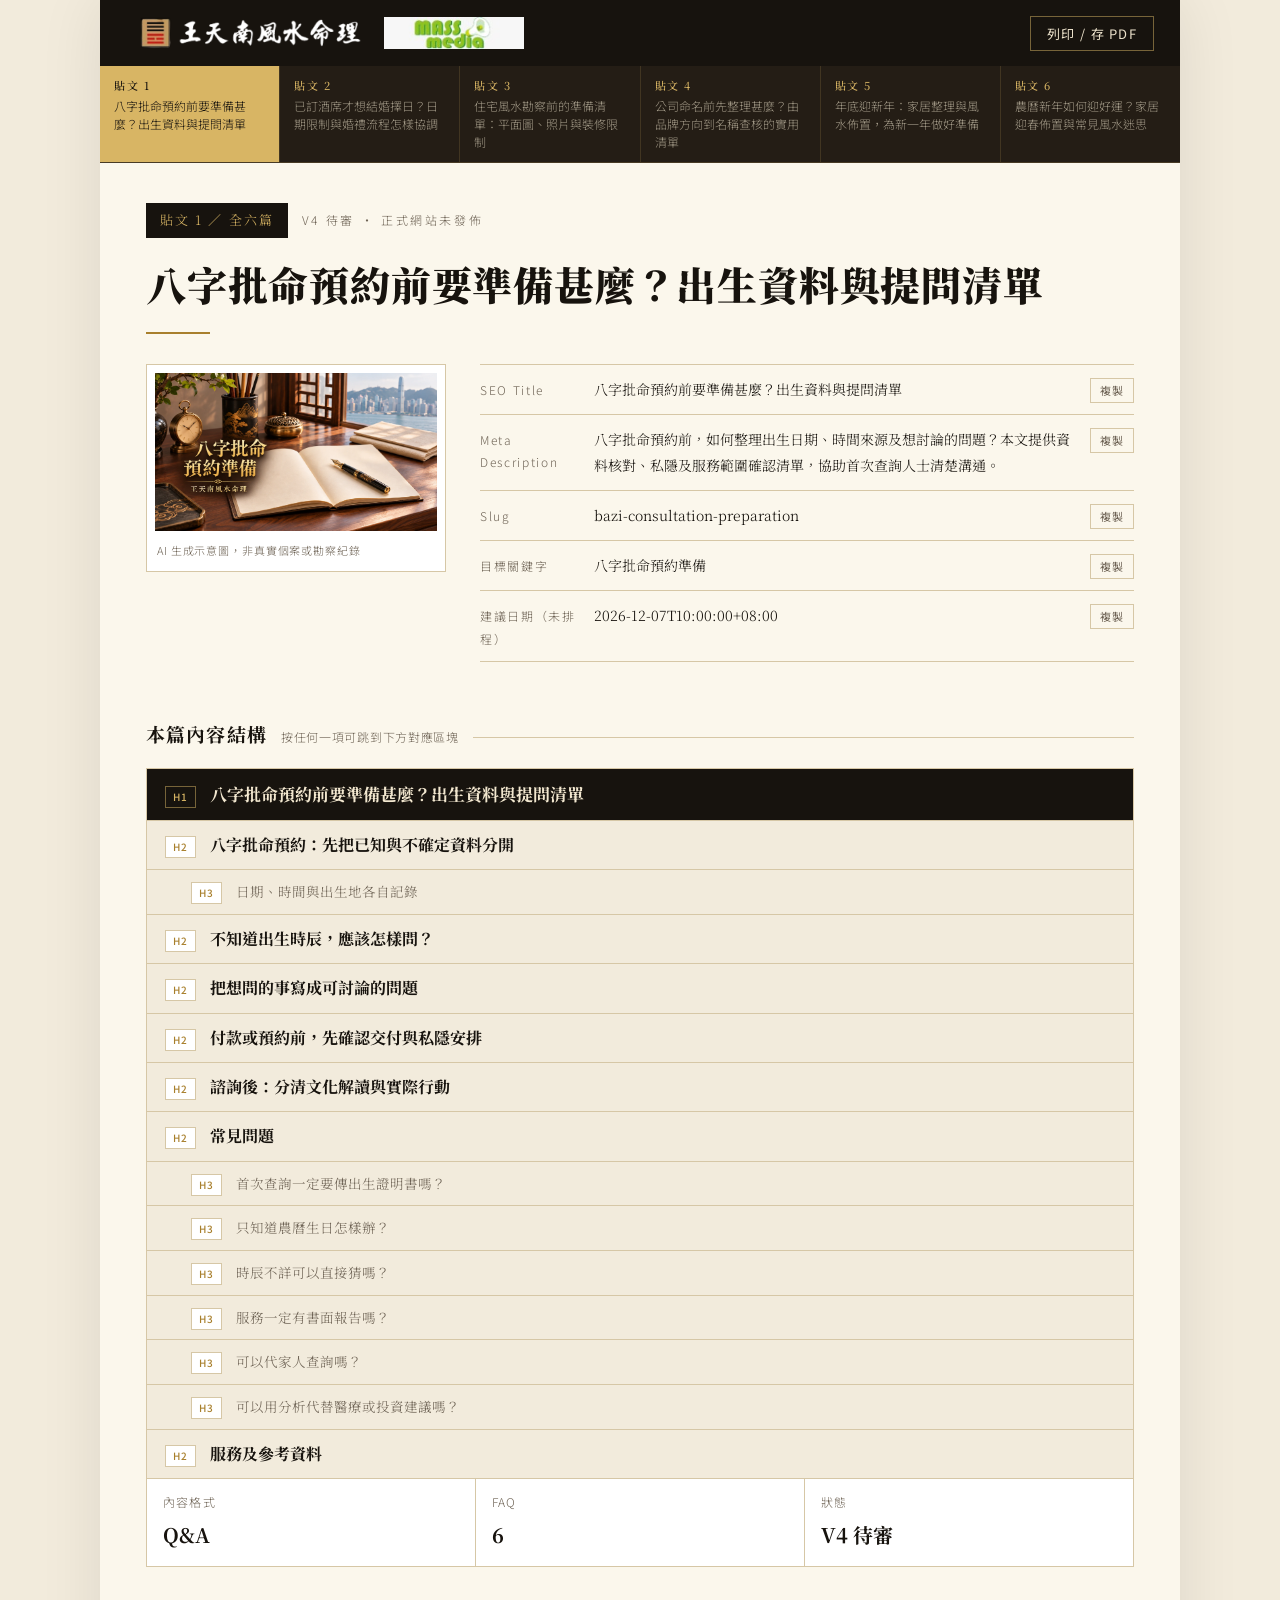
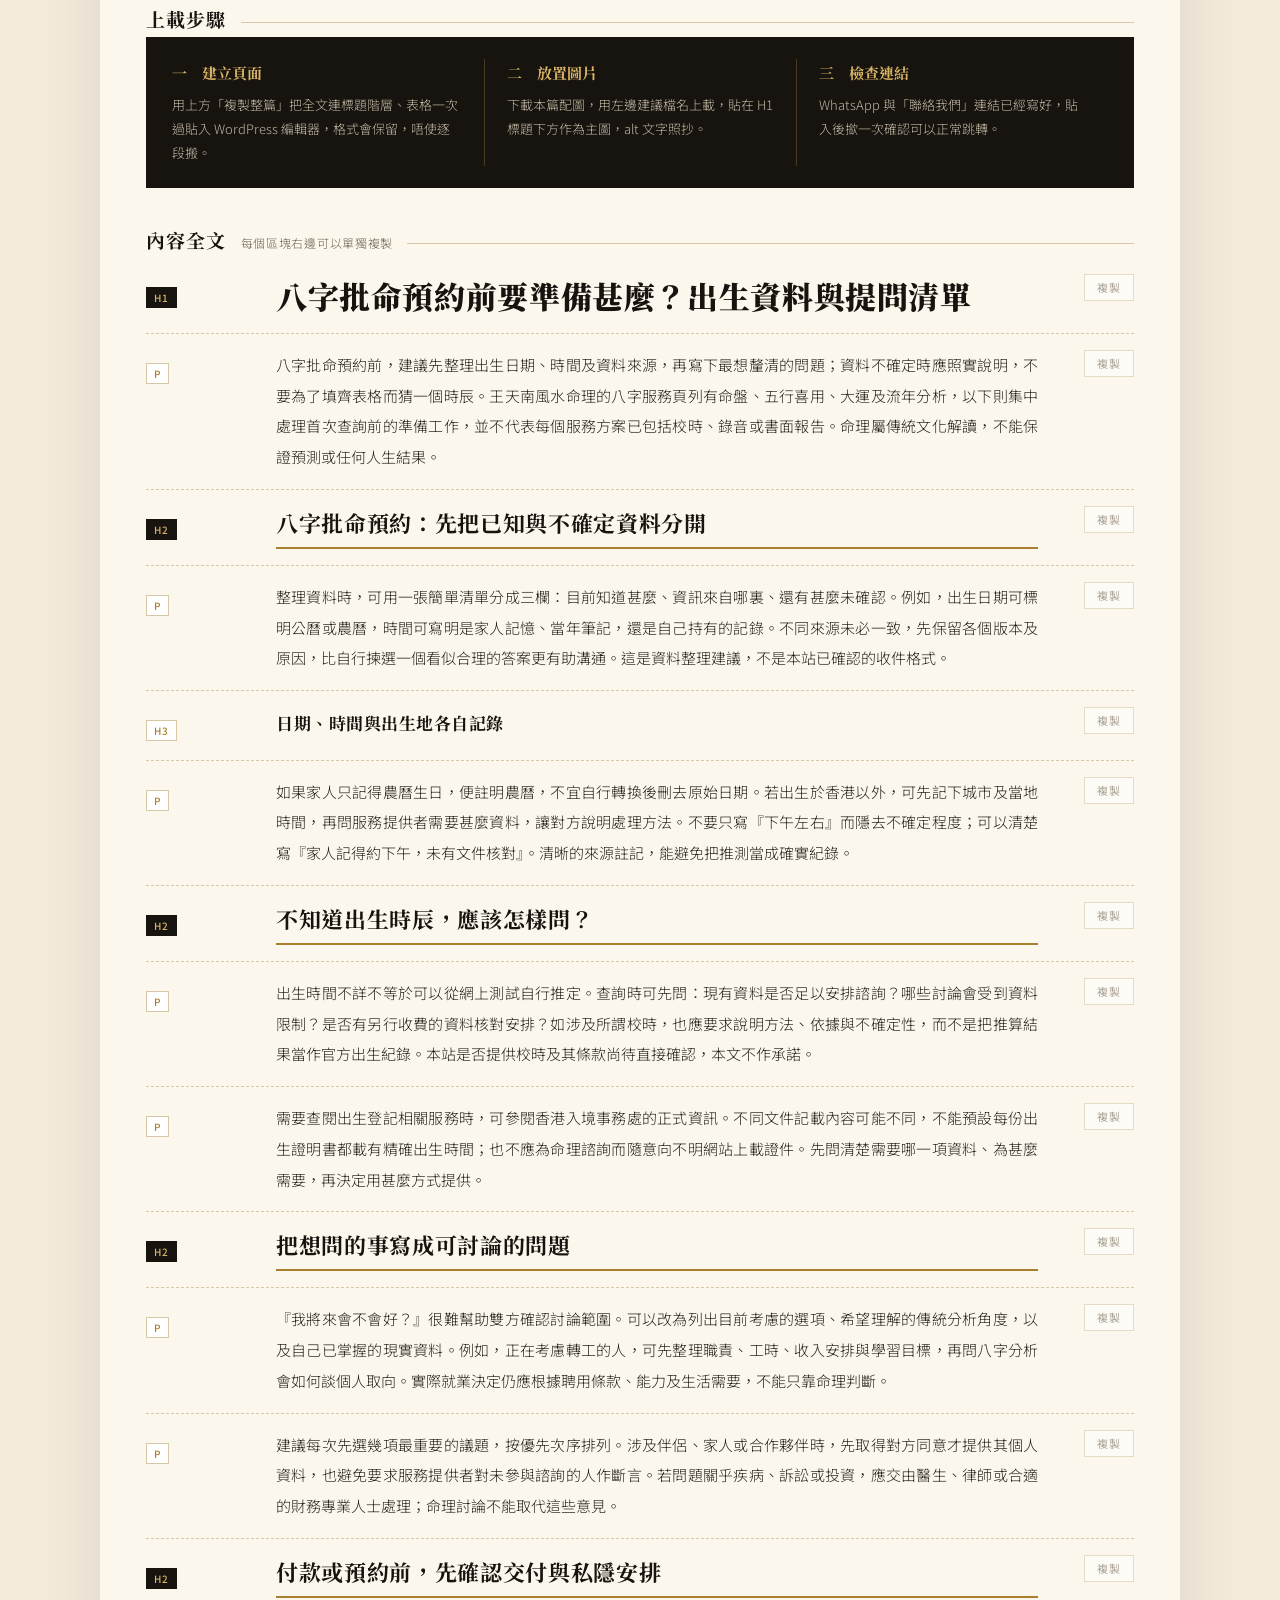
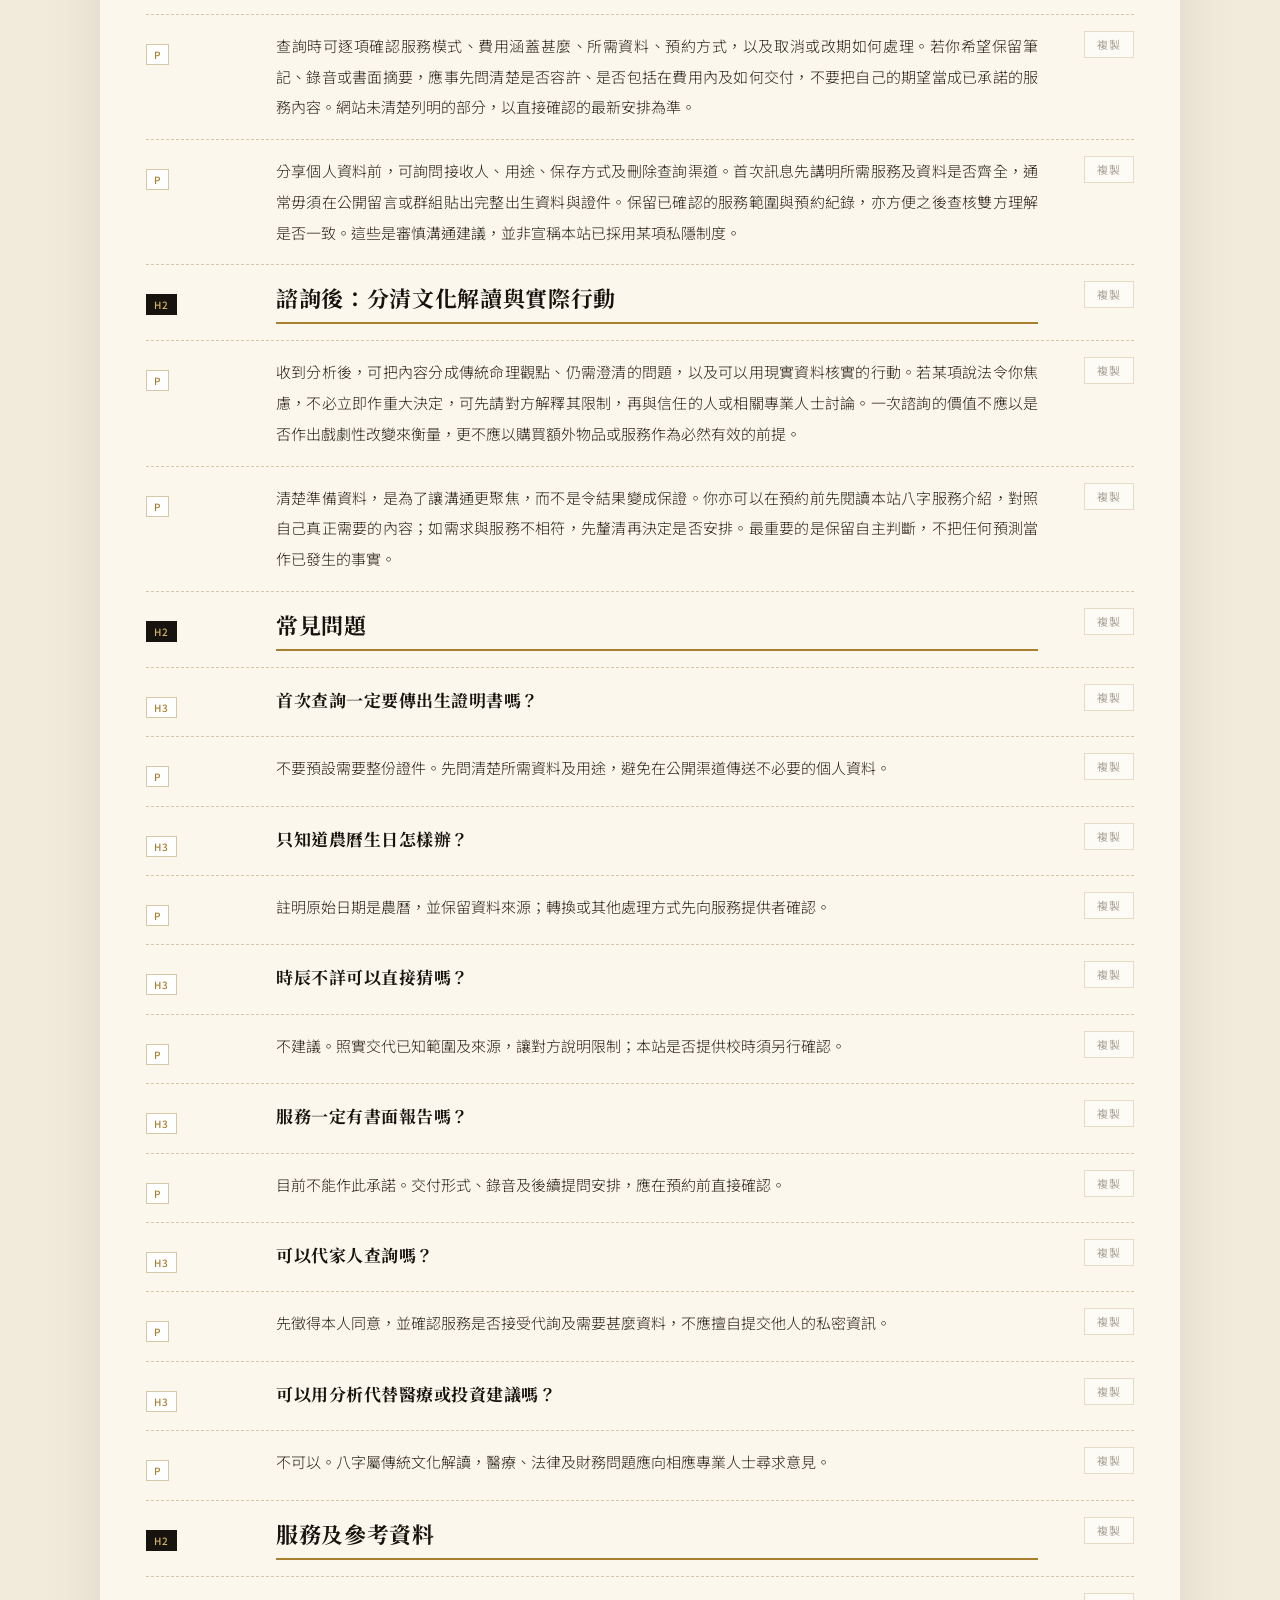
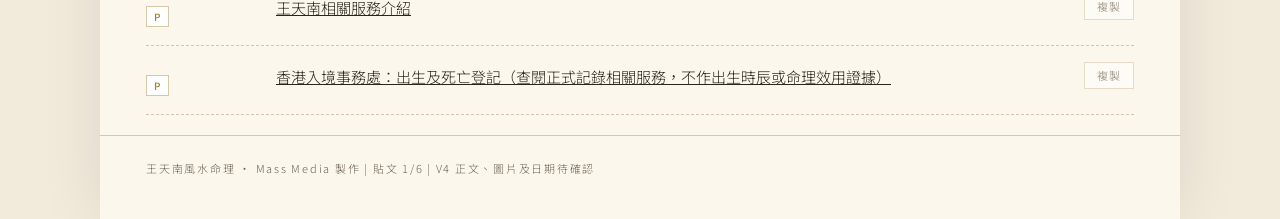
==== commit 55f348a3: "Update review to six posts with genuine logos and branded featured images" ====
--- a/post-1.html
+++ b/post-1.html
@@ -4,36 +4,35 @@
 <head>
 <meta charset="utf-8"/>
 <meta content="width=device-width, initial-scale=1" name="viewport"/>
-<title>八字批命預約前要準備甚麼？出生資料與提問清單｜王天南 Post Content Suggestions｜待批草稿</title>
+<title>八字批命預約前要準備甚麼？出生資料與提問清單｜王天南內容建議｜V4 待審</title>
 <link href="https://fonts.googleapis.com" rel="preconnect"/>
 <link crossorigin="" href="https://fonts.gstatic.com" rel="preconnect"/>
 <link href="https://fonts.googleapis.com/css2?family=Noto+Serif+TC:wght@400;500;700;900&amp;family=Noto+Sans+TC:wght@300;400;500;700&amp;display=swap" rel="stylesheet"/>
-
-<link href="reference.css" rel="stylesheet"/><meta content="noindex,nofollow" name="robots"/><style>.pending{padding:22px;border:1px dashed var(--gold);background:var(--paper)}.fact{grid-template-columns:100px minmax(0,1fr) auto}.crumb{flex-wrap:wrap}.src{position:fixed;width:1px;overflow:hidden}.bar .lbl{letter-spacing:.05em}</style></head>
+<link href="reference.css" rel="stylesheet"/><meta content="noindex,nofollow" name="robots"/><style>.pending{padding:22px;border:1px dashed var(--gold);background:var(--paper)}.fact{grid-template-columns:100px minmax(0,1fr) auto}.crumb{flex-wrap:wrap}.src{position:fixed;width:1px;overflow:hidden}.bar .lbl{letter-spacing:.05em}</style><style>.shot img{height:auto}.brand-pair{display:flex;align-items:center;gap:18px;flex-wrap:wrap;margin-right:auto}.brand-pair img{display:block;width:240px;height:auto;max-width:100%}.brand-pair .massmedia-logo{width:140px;height:auto}.bar .lbl{display:none}@media(max-width:600px){.brand-pair{gap:12px}.brand-pair img{width:190px}.brand-pair .massmedia-logo{width:105px}}</style><style>.mast .review-title{font-family:var(--serif);font-weight:900;font-size:40px;line-height:1.3;color:var(--ink);margin:20px 0 0;letter-spacing:.02em}@media(max-width:600px){.mast .review-title{font-size:28px}}</style></head>
 <body>
 <div class="wrap">
-<div class="bar">
+<div class="bar"><div class="brand-pair"><img alt="王天南風水命理" height="53" src="assets/masterwong-logo.png" width="300"/><img alt="Mass Media" class="massmedia-logo" height="40" src="assets/massmedia-logo.png" width="175"/></div>
 <div class="lbl">王天南風水命理 · Post Content Suggestions</div>
-<button class="btn pri" id="copyAll" type="button">複製整篇（可直接貼入 WordPress）</button>
-<button class="btn" id="copyTxt" type="button">複製純文字</button>
+
+
 <button class="btn" id="doPrint" type="button">列印 / 存 PDF</button>
 </div>
-<nav class="pnav"><a class="cur" href="post-1.html"><b>貼文 1</b>八字批命預約前要準備甚麼？出生資料與提問清單</a><a class="" href="post-2.html"><b>貼文 2</b>已訂酒席才想結婚擇日？日期限制與婚禮流程怎樣協調</a><a class="" href="post-3.html"><b>貼文 3</b>住宅風水勘察前的準備清單：平面圖、照片與裝修限制</a><a class="" href="post-4.html"><b>貼文 4</b>公司命名前先整理甚麼？由品牌方向到名稱查核的實用清單</a></nav>
+<nav class="pnav"><a class="cur" href="post-1.html"><b>貼文 1</b>八字批命預約前要準備甚麼？出生資料與提問清單</a><a class="" href="post-2.html"><b>貼文 2</b>已訂酒席才想結婚擇日？日期限制與婚禮流程怎樣協調</a><a class="" href="post-3.html"><b>貼文 3</b>住宅風水勘察前的準備清單：平面圖、照片與裝修限制</a><a class="" href="post-4.html"><b>貼文 4</b>公司命名前先整理甚麼？由品牌方向到名稱查核的實用清單</a><a class="" href="post-5.html"><b>貼文 5</b>年底迎新年：家居整理與風水佈置，為新一年做好準備</a><a class="" href="post-6.html"><b>貼文 6</b>農曆新年如何迎好運？家居迎春佈置與常見風水迷思</a></nav>
 <div class="mast">
-<div class="crumb"><span class="pill">貼文 1 ／ 全四篇</span><span>待批草稿 · 未發佈</span></div>
-<h1>八字批命預約前要準備甚麼？出生資料與提問清單</h1>
+<div class="crumb"><span class="pill">貼文 1 ／ 全六篇</span><span>V4 待審 · 正式網站未發佈</span></div><h2 class="review-title">八字批命預約前要準備甚麼？出生資料與提問清單</h2>
+
 <div class="rule"></div>
-<p class="pending">內部審稿：真實雙Logo及高清配圖尚未完成，內容與日期待批准。尚未於客戶網站正式發佈。</p></div>
+</div>
 <div class="idg">
 <div>
-<div class="shot"><div class="pending">Featured image 尚未完成<br/>圖片生成服務目前不可用；沒有以退稿或空白圖冒充完成圖片。</div><div class="cap">高清要求：長邊 ≥1920，建議2560</div></div>
-<div class="imgacts"><button class="btn" disabled="" title="完成圖片後才可下載">圖片下載（待製作）</button><button class="btn" id="copyAlt">複製建議 alt</button></div>
+<div class="shot"><img alt="" height="941" src="assets/post-1-featured.webp" width="1672"/><div class="cap">AI 生成示意圖，非真實個案或勘察紀錄</div></div>
+
 </div>
-<div class="facts"><div class="fact"><div class="k">SEO Title / H1</div><div class="v" id="f-title">八字批命預約前要準備甚麼？出生資料與提問清單</div><button class="mini" data-copy="#f-title">複製</button></div><div class="fact"><div class="k">Meta Description</div><div class="v" id="f-meta">八字批命預約前，如何整理出生日期、時間來源及想討論的問題？本文提供資料核對、私隱及服務範圍確認清單，協助首次查詢人士清楚溝通。</div><button class="mini" data-copy="#f-meta">複製</button></div><div class="fact"><div class="k">Slug</div><div class="v" id="f-slug">bazi-consultation-preparation</div><button class="mini" data-copy="#f-slug">複製</button></div><div class="fact"><div class="k">目標關鍵字</div><div class="v" id="f-keyword">八字批命預約準備</div><button class="mini" data-copy="#f-keyword">複製</button></div><div class="fact"><div class="k">預計圖片檔名</div><div class="v" id="f-img">bazi-preparation.webp</div><button class="mini" data-copy="#f-img">複製</button></div><div class="fact"><div class="k">圖片概念／Alt草案</div><div class="v" id="f-alt">筆記簿、時鐘及資料卡的原創概念插圖，示意諮詢前整理出生資料</div><button class="mini" data-copy="#f-alt">複製</button></div><div class="fact"><div class="k">建議日期（未排程）</div><div class="v" id="f-date">2026-12-07T10:00:00+08:00</div><button class="mini" data-copy="#f-date">複製</button></div></div>
+<div class="facts"><div class="fact"><div class="k">SEO Title</div><div class="v" id="f-title">八字批命預約前要準備甚麼？出生資料與提問清單</div><button class="mini" data-copy="#f-title">複製</button></div><div class="fact"><div class="k">Meta Description</div><div class="v" id="f-meta">八字批命預約前，如何整理出生日期、時間來源及想討論的問題？本文提供資料核對、私隱及服務範圍確認清單，協助首次查詢人士清楚溝通。</div><button class="mini" data-copy="#f-meta">複製</button></div><div class="fact"><div class="k">Slug</div><div class="v" id="f-slug">bazi-consultation-preparation</div><button class="mini" data-copy="#f-slug">複製</button></div><div class="fact"><div class="k">目標關鍵字</div><div class="v" id="f-keyword">八字批命預約準備</div><button class="mini" data-copy="#f-keyword">複製</button></div><div class="fact"><div class="k">建議日期（未排程）</div><div class="v" id="f-date">2026-12-07T10:00:00+08:00</div><button class="mini" data-copy="#f-date">複製</button></div></div>
 </div>
 <div class="sec-h"><h2>本篇內容結構</h2><span class="note">按任何一項可跳到下方對應區塊</span><span class="line"></span></div>
 <nav class="outline"><a class="ol ol-h1" href="#s0"><span class="ol-t">H1</span><span class="ol-x">八字批命預約前要準備甚麼？出生資料與提問清單</span></a><a class="ol ol-h2" href="#s2"><span class="ol-t">H2</span><span class="ol-x">八字批命預約：先把已知與不確定資料分開</span></a><a class="ol ol-h3" href="#s4"><span class="ol-t">H3</span><span class="ol-x">日期、時間與出生地各自記錄</span></a><a class="ol ol-h2" href="#s6"><span class="ol-t">H2</span><span class="ol-x">不知道出生時辰，應該怎樣問？</span></a><a class="ol ol-h2" href="#s9"><span class="ol-t">H2</span><span class="ol-x">把想問的事寫成可討論的問題</span></a><a class="ol ol-h2" href="#s12"><span class="ol-t">H2</span><span class="ol-x">付款或預約前，先確認交付與私隱安排</span></a><a class="ol ol-h2" href="#s15"><span class="ol-t">H2</span><span class="ol-x">諮詢後：分清文化解讀與實際行動</span></a><a class="ol ol-h2" href="#s18"><span class="ol-t">H2</span><span class="ol-x">常見問題</span></a><a class="ol ol-h3" href="#s19"><span class="ol-t">H3</span><span class="ol-x">首次查詢一定要傳出生證明書嗎？</span></a><a class="ol ol-h3" href="#s21"><span class="ol-t">H3</span><span class="ol-x">只知道農曆生日怎樣辦？</span></a><a class="ol ol-h3" href="#s23"><span class="ol-t">H3</span><span class="ol-x">時辰不詳可以直接猜嗎？</span></a><a class="ol ol-h3" href="#s25"><span class="ol-t">H3</span><span class="ol-x">服務一定有書面報告嗎？</span></a><a class="ol ol-h3" href="#s27"><span class="ol-t">H3</span><span class="ol-x">可以代家人查詢嗎？</span></a><a class="ol ol-h3" href="#s29"><span class="ol-t">H3</span><span class="ol-x">可以用分析代替醫療或投資建議嗎？</span></a><a class="ol ol-h2" href="#s31"><span class="ol-t">H2</span><span class="ol-x">服務及參考資料</span></a></nav>
-<div class="tally"><div>內容格式<b>Q&amp;A</b></div><div>FAQ<b>6</b></div><div>狀態<b>待批 · 圖片及Logo HOLD</b></div></div>
+<div class="tally"><div>內容格式<b>Q&amp;A</b></div><div>FAQ<b>6</b></div><div>狀態<b>V4 待審</b></div></div>
 <div class="sec-h" style="margin-top:34px"><h2>上載步驟</h2><span class="line"></span></div>
 <div class="howto">
 <div class="s"><div class="n">一　建立頁面</div><p>用上方「複製整篇」把全文連標題階層、表格一次過貼入 WordPress 編輯器，格式會保留，唔使逐段搬。</p></div>
@@ -41,16 +40,16 @@
 <div class="s"><div class="n">三　檢查連結</div><p>WhatsApp 與「聯絡我們」連結已經寫好，貼入後撳一次確認可以正常跳轉。</p></div>
 </div>
 <div class="sec-h" style="margin-top:34px"><h2>內容全文</h2><span class="note">每個區塊右邊可以單獨複製</span><span class="line"></span></div>
-<div class="content"><section class="blk" data-i="0"><div class="gutter"><span class="tag t-h1">H1</span></div><div class="body"><h1 class="b-h1" id="s0">八字批命預約前要準備甚麼？出生資料與提問清單</h1></div><button class="cp" data-i="0" type="button">複製</button><div class="src" id="src0"><h1>八字批命預約前要準備甚麼？出生資料與提問清單</h1></div></section><section class="blk" data-i="1"><div class="gutter"><span class="tag t-p">P</span></div><div class="body"><p class="b-p" id="s1">八字批命預約前，建議先整理出生日期、時間及資料來源，再寫下最想釐清的問題；資料不確定時應照實說明，不要為了填齊表格而猜一個時辰。王天南風水命理的八字服務頁列有命盤、五行喜用、大運及流年分析，以下則集中處理首次查詢前的準備工作，並不代表每個服務方案已包括校時、錄音或書面報告。命理屬傳統文化解讀，不能保證預測或任何人生結果。</p></div><button class="cp" data-i="1" type="button">複製</button><div class="src" id="src1"><p>八字批命預約前，建議先整理出生日期、時間及資料來源，再寫下最想釐清的問題；資料不確定時應照實說明，不要為了填齊表格而猜一個時辰。王天南風水命理的八字服務頁列有命盤、五行喜用、大運及流年分析，以下則集中處理首次查詢前的準備工作，並不代表每個服務方案已包括校時、錄音或書面報告。命理屬傳統文化解讀，不能保證預測或任何人生結果。</p></div></section><section class="blk" data-i="2"><div class="gutter"><span class="tag t-h2">H2</span></div><div class="body"><h2 class="b-h2" id="s2">八字批命預約：先把已知與不確定資料分開</h2></div><button class="cp" data-i="2" type="button">複製</button><div class="src" id="src2"><h2>八字批命預約：先把已知與不確定資料分開</h2></div></section><section class="blk" data-i="3"><div class="gutter"><span class="tag t-p">P</span></div><div class="body"><p class="b-p" id="s3">整理資料時，可用一張簡單清單分成三欄：目前知道甚麼、資訊來自哪裏、還有甚麼未確認。例如，出生日期可標明公曆或農曆，時間可寫明是家人記憶、當年筆記，還是自己持有的記錄。不同來源未必一致，先保留各個版本及原因，比自行揀選一個看似合理的答案更有助溝通。這是資料整理建議，不是本站已確認的收件格式。</p></div><button class="cp" data-i="3" type="button">複製</button><div class="src" id="src3"><p>整理資料時，可用一張簡單清單分成三欄：目前知道甚麼、資訊來自哪裏、還有甚麼未確認。例如，出生日期可標明公曆或農曆，時間可寫明是家人記憶、當年筆記，還是自己持有的記錄。不同來源未必一致，先保留各個版本及原因，比自行揀選一個看似合理的答案更有助溝通。這是資料整理建議，不是本站已確認的收件格式。</p></div></section><section class="blk" data-i="4"><div class="gutter"><span class="tag t-h3">H3</span></div><div class="body"><h3 class="b-h3" id="s4">日期、時間與出生地各自記錄</h3></div><button class="cp" data-i="4" type="button">複製</button><div class="src" id="src4"><h3>日期、時間與出生地各自記錄</h3></div></section><section class="blk" data-i="5"><div class="gutter"><span class="tag t-p">P</span></div><div class="body"><p class="b-p" id="s5">如果家人只記得農曆生日，便註明農曆，不宜自行轉換後刪去原始日期。若出生於香港以外，可先記下城市及當地時間，再問服務提供者需要甚麼資料，讓對方說明處理方法。不要只寫『下午左右』而隱去不確定程度；可以清楚寫『家人記得約下午，未有文件核對』。清晰的來源註記，能避免把推測當成確實紀錄。</p></div><button class="cp" data-i="5" type="button">複製</button><div class="src" id="src5"><p>如果家人只記得農曆生日，便註明農曆，不宜自行轉換後刪去原始日期。若出生於香港以外，可先記下城市及當地時間，再問服務提供者需要甚麼資料，讓對方說明處理方法。不要只寫『下午左右』而隱去不確定程度；可以清楚寫『家人記得約下午，未有文件核對』。清晰的來源註記，能避免把推測當成確實紀錄。</p></div></section><section class="blk" data-i="6"><div class="gutter"><span class="tag t-h2">H2</span></div><div class="body"><h2 class="b-h2" id="s6">不知道出生時辰，應該怎樣問？</h2></div><button class="cp" data-i="6" type="button">複製</button><div class="src" id="src6"><h2>不知道出生時辰，應該怎樣問？</h2></div></section><section class="blk" data-i="7"><div class="gutter"><span class="tag t-p">P</span></div><div class="body"><p class="b-p" id="s7">出生時間不詳不等於可以從網上測試自行推定。查詢時可先問：現有資料是否足以安排諮詢？哪些討論會受到資料限制？是否有另行收費的資料核對安排？如涉及所謂校時，也應要求說明方法、依據與不確定性，而不是把推算結果當作官方出生紀錄。本站是否提供校時及其條款尚待直接確認，本文不作承諾。</p></div><button class="cp" data-i="7" type="button">複製</button><div class="src" id="src7"><p>出生時間不詳不等於可以從網上測試自行推定。查詢時可先問：現有資料是否足以安排諮詢？哪些討論會受到資料限制？是否有另行收費的資料核對安排？如涉及所謂校時，也應要求說明方法、依據與不確定性，而不是把推算結果當作官方出生紀錄。本站是否提供校時及其條款尚待直接確認，本文不作承諾。</p></div></section><section class="blk" data-i="8"><div class="gutter"><span class="tag t-p">P</span></div><div class="body"><p class="b-p" id="s8">需要查閱出生登記相關服務時，可參閱香港入境事務處的正式資訊。不同文件記載內容可能不同，不能預設每份出生證明書都載有精確出生時間；也不應為命理諮詢而隨意向不明網站上載證件。先問清楚需要哪一項資料、為甚麼需要，再決定用甚麼方式提供。</p></div><button class="cp" data-i="8" type="button">複製</button><div class="src" id="src8"><p>需要查閱出生登記相關服務時，可參閱香港入境事務處的正式資訊。不同文件記載內容可能不同，不能預設每份出生證明書都載有精確出生時間；也不應為命理諮詢而隨意向不明網站上載證件。先問清楚需要哪一項資料、為甚麼需要，再決定用甚麼方式提供。</p></div></section><section class="blk" data-i="9"><div class="gutter"><span class="tag t-h2">H2</span></div><div class="body"><h2 class="b-h2" id="s9">把想問的事寫成可討論的問題</h2></div><button class="cp" data-i="9" type="button">複製</button><div class="src" id="src9"><h2>把想問的事寫成可討論的問題</h2></div></section><section class="blk" data-i="10"><div class="gutter"><span class="tag t-p">P</span></div><div class="body"><p class="b-p" id="s10">『我將來會不會好？』很難幫助雙方確認討論範圍。可以改為列出目前考慮的選項、希望理解的傳統分析角度，以及自己已掌握的現實資料。例如，正在考慮轉工的人，可先整理職責、工時、收入安排與學習目標，再問八字分析會如何談個人取向。實際就業決定仍應根據聘用條款、能力及生活需要，不能只靠命理判斷。</p></div><button class="cp" data-i="10" type="button">複製</button><div class="src" id="src10"><p>『我將來會不會好？』很難幫助雙方確認討論範圍。可以改為列出目前考慮的選項、希望理解的傳統分析角度，以及自己已掌握的現實資料。例如，正在考慮轉工的人，可先整理職責、工時、收入安排與學習目標，再問八字分析會如何談個人取向。實際就業決定仍應根據聘用條款、能力及生活需要，不能只靠命理判斷。</p></div></section><section class="blk" data-i="11"><div class="gutter"><span class="tag t-p">P</span></div><div class="body"><p class="b-p" id="s11">建議每次先選幾項最重要的議題，按優先次序排列。涉及伴侶、家人或合作夥伴時，先取得對方同意才提供其個人資料，也避免要求服務提供者對未參與諮詢的人作斷言。若問題關乎疾病、訴訟或投資，應交由醫生、律師或合適的財務專業人士處理；命理討論不能取代這些意見。</p></div><button class="cp" data-i="11" type="button">複製</button><div class="src" id="src11"><p>建議每次先選幾項最重要的議題，按優先次序排列。涉及伴侶、家人或合作夥伴時，先取得對方同意才提供其個人資料，也避免要求服務提供者對未參與諮詢的人作斷言。若問題關乎疾病、訴訟或投資，應交由醫生、律師或合適的財務專業人士處理；命理討論不能取代這些意見。</p></div></section><section class="blk" data-i="12"><div class="gutter"><span class="tag t-h2">H2</span></div><div class="body"><h2 class="b-h2" id="s12">付款或預約前，先確認交付與私隱安排</h2></div><button class="cp" data-i="12" type="button">複製</button><div class="src" id="src12"><h2>付款或預約前，先確認交付與私隱安排</h2></div></section><section class="blk" data-i="13"><div class="gutter"><span class="tag t-p">P</span></div><div class="body"><p class="b-p" id="s13">查詢時可逐項確認服務模式、費用涵蓋甚麼、所需資料、預約方式，以及取消或改期如何處理。若你希望保留筆記、錄音或書面摘要，應事先問清楚是否容許、是否包括在費用內及如何交付，不要把自己的期望當成已承諾的服務內容。網站未清楚列明的部分，以直接確認的最新安排為準。</p></div><button class="cp" data-i="13" type="button">複製</button><div class="src" id="src13"><p>查詢時可逐項確認服務模式、費用涵蓋甚麼、所需資料、預約方式，以及取消或改期如何處理。若你希望保留筆記、錄音或書面摘要，應事先問清楚是否容許、是否包括在費用內及如何交付，不要把自己的期望當成已承諾的服務內容。網站未清楚列明的部分，以直接確認的最新安排為準。</p></div></section><section class="blk" data-i="14"><div class="gutter"><span class="tag t-p">P</span></div><div class="body"><p class="b-p" id="s14">分享個人資料前，可詢問接收人、用途、保存方式及刪除查詢渠道。首次訊息先講明所需服務及資料是否齊全，通常毋須在公開留言或群組貼出完整出生資料與證件。保留已確認的服務範圍與預約紀錄，亦方便之後查核雙方理解是否一致。這些是審慎溝通建議，並非宣稱本站已採用某項私隱制度。</p></div><button class="cp" data-i="14" type="button">複製</button><div class="src" id="src14"><p>分享個人資料前，可詢問接收人、用途、保存方式及刪除查詢渠道。首次訊息先講明所需服務及資料是否齊全，通常毋須在公開留言或群組貼出完整出生資料與證件。保留已確認的服務範圍與預約紀錄，亦方便之後查核雙方理解是否一致。這些是審慎溝通建議，並非宣稱本站已採用某項私隱制度。</p></div></section><section class="blk" data-i="15"><div class="gutter"><span class="tag t-h2">H2</span></div><div class="body"><h2 class="b-h2" id="s15">諮詢後：分清文化解讀與實際行動</h2></div><button class="cp" data-i="15" type="button">複製</button><div class="src" id="src15"><h2>諮詢後：分清文化解讀與實際行動</h2></div></section><section class="blk" data-i="16"><div class="gutter"><span class="tag t-p">P</span></div><div class="body"><p class="b-p" id="s16">收到分析後，可把內容分成傳統命理觀點、仍需澄清的問題，以及可以用現實資料核實的行動。若某項說法令你焦慮，不必立即作重大決定，可先請對方解釋其限制，再與信任的人或相關專業人士討論。一次諮詢的價值不應以是否作出戲劇性改變來衡量，更不應以購買額外物品或服務作為必然有效的前提。</p></div><button class="cp" data-i="16" type="button">複製</button><div class="src" id="src16"><p>收到分析後，可把內容分成傳統命理觀點、仍需澄清的問題，以及可以用現實資料核實的行動。若某項說法令你焦慮，不必立即作重大決定，可先請對方解釋其限制，再與信任的人或相關專業人士討論。一次諮詢的價值不應以是否作出戲劇性改變來衡量，更不應以購買額外物品或服務作為必然有效的前提。</p></div></section><section class="blk" data-i="17"><div class="gutter"><span class="tag t-p">P</span></div><div class="body"><p class="b-p" id="s17">清楚準備資料，是為了讓溝通更聚焦，而不是令結果變成保證。你亦可以在預約前先閱讀本站八字服務介紹，對照自己真正需要的內容；如需求與服務不相符，先釐清再決定是否安排。最重要的是保留自主判斷，不把任何預測當作已發生的事實。</p></div><button class="cp" data-i="17" type="button">複製</button><div class="src" id="src17"><p>清楚準備資料，是為了讓溝通更聚焦，而不是令結果變成保證。你亦可以在預約前先閱讀本站八字服務介紹，對照自己真正需要的內容；如需求與服務不相符，先釐清再決定是否安排。最重要的是保留自主判斷，不把任何預測當作已發生的事實。</p></div></section><section class="blk" data-i="18"><div class="gutter"><span class="tag t-h2">H2</span></div><div class="body"><h2 class="b-h2" id="s18">常見問題</h2></div><button class="cp" data-i="18" type="button">複製</button><div class="src" id="src18"><h2>常見問題</h2></div></section><section class="blk" data-i="19"><div class="gutter"><span class="tag t-h3">H3</span></div><div class="body"><h3 class="b-h3" id="s19">首次查詢一定要傳出生證明書嗎？</h3></div><button class="cp" data-i="19" type="button">複製</button><div class="src" id="src19"><h3>首次查詢一定要傳出生證明書嗎？</h3></div></section><section class="blk" data-i="20"><div class="gutter"><span class="tag t-p">P</span></div><div class="body"><p class="b-p" id="s20">不要預設需要整份證件。先問清楚所需資料及用途，避免在公開渠道傳送不必要的個人資料。</p></div><button class="cp" data-i="20" type="button">複製</button><div class="src" id="src20"><p>不要預設需要整份證件。先問清楚所需資料及用途，避免在公開渠道傳送不必要的個人資料。</p></div></section><section class="blk" data-i="21"><div class="gutter"><span class="tag t-h3">H3</span></div><div class="body"><h3 class="b-h3" id="s21">只知道農曆生日怎樣辦？</h3></div><button class="cp" data-i="21" type="button">複製</button><div class="src" id="src21"><h3>只知道農曆生日怎樣辦？</h3></div></section><section class="blk" data-i="22"><div class="gutter"><span class="tag t-p">P</span></div><div class="body"><p class="b-p" id="s22">註明原始日期是農曆，並保留資料來源；轉換或其他處理方式先向服務提供者確認。</p></div><button class="cp" data-i="22" type="button">複製</button><div class="src" id="src22"><p>註明原始日期是農曆，並保留資料來源；轉換或其他處理方式先向服務提供者確認。</p></div></section><section class="blk" data-i="23"><div class="gutter"><span class="tag t-h3">H3</span></div><div class="body"><h3 class="b-h3" id="s23">時辰不詳可以直接猜嗎？</h3></div><button class="cp" data-i="23" type="button">複製</button><div class="src" id="src23"><h3>時辰不詳可以直接猜嗎？</h3></div></section><section class="blk" data-i="24"><div class="gutter"><span class="tag t-p">P</span></div><div class="body"><p class="b-p" id="s24">不建議。照實交代已知範圍及來源，讓對方說明限制；本站是否提供校時須另行確認。</p></div><button class="cp" data-i="24" type="button">複製</button><div class="src" id="src24"><p>不建議。照實交代已知範圍及來源，讓對方說明限制；本站是否提供校時須另行確認。</p></div></section><section class="blk" data-i="25"><div class="gutter"><span class="tag t-h3">H3</span></div><div class="body"><h3 class="b-h3" id="s25">服務一定有書面報告嗎？</h3></div><button class="cp" data-i="25" type="button">複製</button><div class="src" id="src25"><h3>服務一定有書面報告嗎？</h3></div></section><section class="blk" data-i="26"><div class="gutter"><span class="tag t-p">P</span></div><div class="body"><p class="b-p" id="s26">目前不能作此承諾。交付形式、錄音及後續提問安排，應在預約前直接確認。</p></div><button class="cp" data-i="26" type="button">複製</button><div class="src" id="src26"><p>目前不能作此承諾。交付形式、錄音及後續提問安排，應在預約前直接確認。</p></div></section><section class="blk" data-i="27"><div class="gutter"><span class="tag t-h3">H3</span></div><div class="body"><h3 class="b-h3" id="s27">可以代家人查詢嗎？</h3></div><button class="cp" data-i="27" type="button">複製</button><div class="src" id="src27"><h3>可以代家人查詢嗎？</h3></div></section><section class="blk" data-i="28"><div class="gutter"><span class="tag t-p">P</span></div><div class="body"><p class="b-p" id="s28">先徵得本人同意，並確認服務是否接受代詢及需要甚麼資料，不應擅自提交他人的私密資訊。</p></div><button class="cp" data-i="28" type="button">複製</button><div class="src" id="src28"><p>先徵得本人同意，並確認服務是否接受代詢及需要甚麼資料，不應擅自提交他人的私密資訊。</p></div></section><section class="blk" data-i="29"><div class="gutter"><span class="tag t-h3">H3</span></div><div class="body"><h3 class="b-h3" id="s29">可以用分析代替醫療或投資建議嗎？</h3></div><button class="cp" data-i="29" type="button">複製</button><div class="src" id="src29"><h3>可以用分析代替醫療或投資建議嗎？</h3></div></section><section class="blk" data-i="30"><div class="gutter"><span class="tag t-p">P</span></div><div class="body"><p class="b-p" id="s30">不可以。八字屬傳統文化解讀，醫療、法律及財務問題應向相應專業人士尋求意見。</p></div><button class="cp" data-i="30" type="button">複製</button><div class="src" id="src30"><p>不可以。八字屬傳統文化解讀，醫療、法律及財務問題應向相應專業人士尋求意見。</p></div></section><section class="blk" data-i="31"><div class="gutter"><span class="tag t-h2">H2</span></div><div class="body"><h2 class="b-h2" id="s31">服務及參考資料</h2></div><button class="cp" data-i="31" type="button">複製</button><div class="src" id="src31"><h2>服務及參考資料</h2></div></section><section class="blk" data-i="32"><div class="gutter"><span class="tag t-p">P</span></div><div class="body"><p class="b-p" id="s32"><a href="https://masterwongsir.com/bazi/">王天南相關服務介紹及查詢</a></p></div><button class="cp" data-i="32" type="button">複製</button><div class="src" id="src32"><p><a href="https://masterwongsir.com/bazi/">王天南相關服務介紹及查詢</a></p></div></section><section class="blk" data-i="33"><div class="gutter"><span class="tag t-p">P</span></div><div class="body"><p class="b-p" id="s33"><a href="https://www.immd.gov.hk/hkt/services/birth-death.html">香港入境事務處：出生及死亡登記（查閱正式記錄相關服務，不作出生時辰或命理效用證據）</a></p></div><button class="cp" data-i="33" type="button">複製</button><div class="src" id="src33"><p><a href="https://www.immd.gov.hk/hkt/services/birth-death.html">香港入境事務處：出生及死亡登記（查閱正式記錄相關服務，不作出生時辰或命理效用證據）</a></p></div></section></div>
-<div class="foot">王天南風水命理 · Mass Media 製作 | 貼文 1/4 | 真Logo原檔待取得，非正式交付</div>
+<div class="content"><section class="blk" data-i="0"><div class="gutter"><span class="tag t-h1">H1</span></div><div class="body"><h1 class="b-h1" id="s0">八字批命預約前要準備甚麼？出生資料與提問清單</h1></div><button class="cp" data-i="0" type="button">複製</button><template id="src0"><h1>八字批命預約前要準備甚麼？出生資料與提問清單</h1></template></section><section class="blk" data-i="1"><div class="gutter"><span class="tag t-p">P</span></div><div class="body"><p class="b-p" id="s1">八字批命預約前，建議先整理出生日期、時間及資料來源，再寫下最想釐清的問題；資料不確定時應照實說明，不要為了填齊表格而猜一個時辰。王天南風水命理的八字服務頁列有命盤、五行喜用、大運及流年分析，以下則集中處理首次查詢前的準備工作，並不代表每個服務方案已包括校時、錄音或書面報告。命理屬傳統文化解讀，不能保證預測或任何人生結果。</p></div><button class="cp" data-i="1" type="button">複製</button><template id="src1"><p>八字批命預約前，建議先整理出生日期、時間及資料來源，再寫下最想釐清的問題；資料不確定時應照實說明，不要為了填齊表格而猜一個時辰。王天南風水命理的八字服務頁列有命盤、五行喜用、大運及流年分析，以下則集中處理首次查詢前的準備工作，並不代表每個服務方案已包括校時、錄音或書面報告。命理屬傳統文化解讀，不能保證預測或任何人生結果。</p></template></section><section class="blk" data-i="2"><div class="gutter"><span class="tag t-h2">H2</span></div><div class="body"><h2 class="b-h2" id="s2">八字批命預約：先把已知與不確定資料分開</h2></div><button class="cp" data-i="2" type="button">複製</button><template id="src2"><h2>八字批命預約：先把已知與不確定資料分開</h2></template></section><section class="blk" data-i="3"><div class="gutter"><span class="tag t-p">P</span></div><div class="body"><p class="b-p" id="s3">整理資料時，可用一張簡單清單分成三欄：目前知道甚麼、資訊來自哪裏、還有甚麼未確認。例如，出生日期可標明公曆或農曆，時間可寫明是家人記憶、當年筆記，還是自己持有的記錄。不同來源未必一致，先保留各個版本及原因，比自行揀選一個看似合理的答案更有助溝通。這是資料整理建議，不是本站已確認的收件格式。</p></div><button class="cp" data-i="3" type="button">複製</button><template id="src3"><p>整理資料時，可用一張簡單清單分成三欄：目前知道甚麼、資訊來自哪裏、還有甚麼未確認。例如，出生日期可標明公曆或農曆，時間可寫明是家人記憶、當年筆記，還是自己持有的記錄。不同來源未必一致，先保留各個版本及原因，比自行揀選一個看似合理的答案更有助溝通。這是資料整理建議，不是本站已確認的收件格式。</p></template></section><section class="blk" data-i="4"><div class="gutter"><span class="tag t-h3">H3</span></div><div class="body"><h3 class="b-h3" id="s4">日期、時間與出生地各自記錄</h3></div><button class="cp" data-i="4" type="button">複製</button><template id="src4"><h3>日期、時間與出生地各自記錄</h3></template></section><section class="blk" data-i="5"><div class="gutter"><span class="tag t-p">P</span></div><div class="body"><p class="b-p" id="s5">如果家人只記得農曆生日，便註明農曆，不宜自行轉換後刪去原始日期。若出生於香港以外，可先記下城市及當地時間，再問服務提供者需要甚麼資料，讓對方說明處理方法。不要只寫『下午左右』而隱去不確定程度；可以清楚寫『家人記得約下午，未有文件核對』。清晰的來源註記，能避免把推測當成確實紀錄。</p></div><button class="cp" data-i="5" type="button">複製</button><template id="src5"><p>如果家人只記得農曆生日，便註明農曆，不宜自行轉換後刪去原始日期。若出生於香港以外，可先記下城市及當地時間，再問服務提供者需要甚麼資料，讓對方說明處理方法。不要只寫『下午左右』而隱去不確定程度；可以清楚寫『家人記得約下午，未有文件核對』。清晰的來源註記，能避免把推測當成確實紀錄。</p></template></section><section class="blk" data-i="6"><div class="gutter"><span class="tag t-h2">H2</span></div><div class="body"><h2 class="b-h2" id="s6">不知道出生時辰，應該怎樣問？</h2></div><button class="cp" data-i="6" type="button">複製</button><template id="src6"><h2>不知道出生時辰，應該怎樣問？</h2></template></section><section class="blk" data-i="7"><div class="gutter"><span class="tag t-p">P</span></div><div class="body"><p class="b-p" id="s7">出生時間不詳不等於可以從網上測試自行推定。查詢時可先問：現有資料是否足以安排諮詢？哪些討論會受到資料限制？是否有另行收費的資料核對安排？如涉及所謂校時，也應要求說明方法、依據與不確定性，而不是把推算結果當作官方出生紀錄。本站是否提供校時及其條款尚待直接確認，本文不作承諾。</p></div><button class="cp" data-i="7" type="button">複製</button><template id="src7"><p>出生時間不詳不等於可以從網上測試自行推定。查詢時可先問：現有資料是否足以安排諮詢？哪些討論會受到資料限制？是否有另行收費的資料核對安排？如涉及所謂校時，也應要求說明方法、依據與不確定性，而不是把推算結果當作官方出生紀錄。本站是否提供校時及其條款尚待直接確認，本文不作承諾。</p></template></section><section class="blk" data-i="8"><div class="gutter"><span class="tag t-p">P</span></div><div class="body"><p class="b-p" id="s8">需要查閱出生登記相關服務時，可參閱香港入境事務處的正式資訊。不同文件記載內容可能不同，不能預設每份出生證明書都載有精確出生時間；也不應為命理諮詢而隨意向不明網站上載證件。先問清楚需要哪一項資料、為甚麼需要，再決定用甚麼方式提供。</p></div><button class="cp" data-i="8" type="button">複製</button><template id="src8"><p>需要查閱出生登記相關服務時，可參閱香港入境事務處的正式資訊。不同文件記載內容可能不同，不能預設每份出生證明書都載有精確出生時間；也不應為命理諮詢而隨意向不明網站上載證件。先問清楚需要哪一項資料、為甚麼需要，再決定用甚麼方式提供。</p></template></section><section class="blk" data-i="9"><div class="gutter"><span class="tag t-h2">H2</span></div><div class="body"><h2 class="b-h2" id="s9">把想問的事寫成可討論的問題</h2></div><button class="cp" data-i="9" type="button">複製</button><template id="src9"><h2>把想問的事寫成可討論的問題</h2></template></section><section class="blk" data-i="10"><div class="gutter"><span class="tag t-p">P</span></div><div class="body"><p class="b-p" id="s10">『我將來會不會好？』很難幫助雙方確認討論範圍。可以改為列出目前考慮的選項、希望理解的傳統分析角度，以及自己已掌握的現實資料。例如，正在考慮轉工的人，可先整理職責、工時、收入安排與學習目標，再問八字分析會如何談個人取向。實際就業決定仍應根據聘用條款、能力及生活需要，不能只靠命理判斷。</p></div><button class="cp" data-i="10" type="button">複製</button><template id="src10"><p>『我將來會不會好？』很難幫助雙方確認討論範圍。可以改為列出目前考慮的選項、希望理解的傳統分析角度，以及自己已掌握的現實資料。例如，正在考慮轉工的人，可先整理職責、工時、收入安排與學習目標，再問八字分析會如何談個人取向。實際就業決定仍應根據聘用條款、能力及生活需要，不能只靠命理判斷。</p></template></section><section class="blk" data-i="11"><div class="gutter"><span class="tag t-p">P</span></div><div class="body"><p class="b-p" id="s11">建議每次先選幾項最重要的議題，按優先次序排列。涉及伴侶、家人或合作夥伴時，先取得對方同意才提供其個人資料，也避免要求服務提供者對未參與諮詢的人作斷言。若問題關乎疾病、訴訟或投資，應交由醫生、律師或合適的財務專業人士處理；命理討論不能取代這些意見。</p></div><button class="cp" data-i="11" type="button">複製</button><template id="src11"><p>建議每次先選幾項最重要的議題，按優先次序排列。涉及伴侶、家人或合作夥伴時，先取得對方同意才提供其個人資料，也避免要求服務提供者對未參與諮詢的人作斷言。若問題關乎疾病、訴訟或投資，應交由醫生、律師或合適的財務專業人士處理；命理討論不能取代這些意見。</p></template></section><section class="blk" data-i="12"><div class="gutter"><span class="tag t-h2">H2</span></div><div class="body"><h2 class="b-h2" id="s12">付款或預約前，先確認交付與私隱安排</h2></div><button class="cp" data-i="12" type="button">複製</button><template id="src12"><h2>付款或預約前，先確認交付與私隱安排</h2></template></section><section class="blk" data-i="13"><div class="gutter"><span class="tag t-p">P</span></div><div class="body"><p class="b-p" id="s13">查詢時可逐項確認服務模式、費用涵蓋甚麼、所需資料、預約方式，以及取消或改期如何處理。若你希望保留筆記、錄音或書面摘要，應事先問清楚是否容許、是否包括在費用內及如何交付，不要把自己的期望當成已承諾的服務內容。網站未清楚列明的部分，以直接確認的最新安排為準。</p></div><button class="cp" data-i="13" type="button">複製</button><template id="src13"><p>查詢時可逐項確認服務模式、費用涵蓋甚麼、所需資料、預約方式，以及取消或改期如何處理。若你希望保留筆記、錄音或書面摘要，應事先問清楚是否容許、是否包括在費用內及如何交付，不要把自己的期望當成已承諾的服務內容。網站未清楚列明的部分，以直接確認的最新安排為準。</p></template></section><section class="blk" data-i="14"><div class="gutter"><span class="tag t-p">P</span></div><div class="body"><p class="b-p" id="s14">分享個人資料前，可詢問接收人、用途、保存方式及刪除查詢渠道。首次訊息先講明所需服務及資料是否齊全，通常毋須在公開留言或群組貼出完整出生資料與證件。保留已確認的服務範圍與預約紀錄，亦方便之後查核雙方理解是否一致。這些是審慎溝通建議，並非宣稱本站已採用某項私隱制度。</p></div><button class="cp" data-i="14" type="button">複製</button><template id="src14"><p>分享個人資料前，可詢問接收人、用途、保存方式及刪除查詢渠道。首次訊息先講明所需服務及資料是否齊全，通常毋須在公開留言或群組貼出完整出生資料與證件。保留已確認的服務範圍與預約紀錄，亦方便之後查核雙方理解是否一致。這些是審慎溝通建議，並非宣稱本站已採用某項私隱制度。</p></template></section><section class="blk" data-i="15"><div class="gutter"><span class="tag t-h2">H2</span></div><div class="body"><h2 class="b-h2" id="s15">諮詢後：分清文化解讀與實際行動</h2></div><button class="cp" data-i="15" type="button">複製</button><template id="src15"><h2>諮詢後：分清文化解讀與實際行動</h2></template></section><section class="blk" data-i="16"><div class="gutter"><span class="tag t-p">P</span></div><div class="body"><p class="b-p" id="s16">收到分析後，可把內容分成傳統命理觀點、仍需澄清的問題，以及可以用現實資料核實的行動。若某項說法令你焦慮，不必立即作重大決定，可先請對方解釋其限制，再與信任的人或相關專業人士討論。一次諮詢的價值不應以是否作出戲劇性改變來衡量，更不應以購買額外物品或服務作為必然有效的前提。</p></div><button class="cp" data-i="16" type="button">複製</button><template id="src16"><p>收到分析後，可把內容分成傳統命理觀點、仍需澄清的問題，以及可以用現實資料核實的行動。若某項說法令你焦慮，不必立即作重大決定，可先請對方解釋其限制，再與信任的人或相關專業人士討論。一次諮詢的價值不應以是否作出戲劇性改變來衡量，更不應以購買額外物品或服務作為必然有效的前提。</p></template></section><section class="blk" data-i="17"><div class="gutter"><span class="tag t-p">P</span></div><div class="body"><p class="b-p" id="s17">清楚準備資料，是為了讓溝通更聚焦，而不是令結果變成保證。你亦可以在預約前先閱讀本站八字服務介紹，對照自己真正需要的內容；如需求與服務不相符，先釐清再決定是否安排。最重要的是保留自主判斷，不把任何預測當作已發生的事實。</p></div><button class="cp" data-i="17" type="button">複製</button><template id="src17"><p>清楚準備資料，是為了讓溝通更聚焦，而不是令結果變成保證。你亦可以在預約前先閱讀本站八字服務介紹，對照自己真正需要的內容；如需求與服務不相符，先釐清再決定是否安排。最重要的是保留自主判斷，不把任何預測當作已發生的事實。</p></template></section><section class="blk" data-i="18"><div class="gutter"><span class="tag t-h2">H2</span></div><div class="body"><h2 class="b-h2" id="s18">常見問題</h2></div><button class="cp" data-i="18" type="button">複製</button><template id="src18"><h2>常見問題</h2></template></section><section class="blk" data-i="19"><div class="gutter"><span class="tag t-h3">H3</span></div><div class="body"><h3 class="b-h3" id="s19">首次查詢一定要傳出生證明書嗎？</h3></div><button class="cp" data-i="19" type="button">複製</button><template id="src19"><h3>首次查詢一定要傳出生證明書嗎？</h3></template></section><section class="blk" data-i="20"><div class="gutter"><span class="tag t-p">P</span></div><div class="body"><p class="b-p" id="s20">不要預設需要整份證件。先問清楚所需資料及用途，避免在公開渠道傳送不必要的個人資料。</p></div><button class="cp" data-i="20" type="button">複製</button><template id="src20"><p>不要預設需要整份證件。先問清楚所需資料及用途，避免在公開渠道傳送不必要的個人資料。</p></template></section><section class="blk" data-i="21"><div class="gutter"><span class="tag t-h3">H3</span></div><div class="body"><h3 class="b-h3" id="s21">只知道農曆生日怎樣辦？</h3></div><button class="cp" data-i="21" type="button">複製</button><template id="src21"><h3>只知道農曆生日怎樣辦？</h3></template></section><section class="blk" data-i="22"><div class="gutter"><span class="tag t-p">P</span></div><div class="body"><p class="b-p" id="s22">註明原始日期是農曆，並保留資料來源；轉換或其他處理方式先向服務提供者確認。</p></div><button class="cp" data-i="22" type="button">複製</button><template id="src22"><p>註明原始日期是農曆，並保留資料來源；轉換或其他處理方式先向服務提供者確認。</p></template></section><section class="blk" data-i="23"><div class="gutter"><span class="tag t-h3">H3</span></div><div class="body"><h3 class="b-h3" id="s23">時辰不詳可以直接猜嗎？</h3></div><button class="cp" data-i="23" type="button">複製</button><template id="src23"><h3>時辰不詳可以直接猜嗎？</h3></template></section><section class="blk" data-i="24"><div class="gutter"><span class="tag t-p">P</span></div><div class="body"><p class="b-p" id="s24">不建議。照實交代已知範圍及來源，讓對方說明限制；本站是否提供校時須另行確認。</p></div><button class="cp" data-i="24" type="button">複製</button><template id="src24"><p>不建議。照實交代已知範圍及來源，讓對方說明限制；本站是否提供校時須另行確認。</p></template></section><section class="blk" data-i="25"><div class="gutter"><span class="tag t-h3">H3</span></div><div class="body"><h3 class="b-h3" id="s25">服務一定有書面報告嗎？</h3></div><button class="cp" data-i="25" type="button">複製</button><template id="src25"><h3>服務一定有書面報告嗎？</h3></template></section><section class="blk" data-i="26"><div class="gutter"><span class="tag t-p">P</span></div><div class="body"><p class="b-p" id="s26">目前不能作此承諾。交付形式、錄音及後續提問安排，應在預約前直接確認。</p></div><button class="cp" data-i="26" type="button">複製</button><template id="src26"><p>目前不能作此承諾。交付形式、錄音及後續提問安排，應在預約前直接確認。</p></template></section><section class="blk" data-i="27"><div class="gutter"><span class="tag t-h3">H3</span></div><div class="body"><h3 class="b-h3" id="s27">可以代家人查詢嗎？</h3></div><button class="cp" data-i="27" type="button">複製</button><template id="src27"><h3>可以代家人查詢嗎？</h3></template></section><section class="blk" data-i="28"><div class="gutter"><span class="tag t-p">P</span></div><div class="body"><p class="b-p" id="s28">先徵得本人同意，並確認服務是否接受代詢及需要甚麼資料，不應擅自提交他人的私密資訊。</p></div><button class="cp" data-i="28" type="button">複製</button><template id="src28"><p>先徵得本人同意，並確認服務是否接受代詢及需要甚麼資料，不應擅自提交他人的私密資訊。</p></template></section><section class="blk" data-i="29"><div class="gutter"><span class="tag t-h3">H3</span></div><div class="body"><h3 class="b-h3" id="s29">可以用分析代替醫療或投資建議嗎？</h3></div><button class="cp" data-i="29" type="button">複製</button><template id="src29"><h3>可以用分析代替醫療或投資建議嗎？</h3></template></section><section class="blk" data-i="30"><div class="gutter"><span class="tag t-p">P</span></div><div class="body"><p class="b-p" id="s30">不可以。八字屬傳統文化解讀，醫療、法律及財務問題應向相應專業人士尋求意見。</p></div><button class="cp" data-i="30" type="button">複製</button><template id="src30"><p>不可以。八字屬傳統文化解讀，醫療、法律及財務問題應向相應專業人士尋求意見。</p></template></section><section class="blk" data-i="31"><div class="gutter"><span class="tag t-h2">H2</span></div><div class="body"><h2 class="b-h2" id="s31">服務及參考資料</h2></div><button class="cp" data-i="31" type="button">複製</button><template id="src31"><h2>服務及參考資料</h2></template></section><section class="blk" data-i="32"><div class="gutter"><span class="tag t-p">P</span></div><div class="body"><p class="b-p" id="s32"><a href="https://masterwongsir.com/bazi/">王天南相關服務介紹</a></p></div><button class="cp" data-i="32" type="button">複製</button><template id="src32"><p><a href="https://masterwongsir.com/bazi/">王天南相關服務介紹</a></p></template></section><section class="blk" data-i="33"><div class="gutter"><span class="tag t-p">P</span></div><div class="body"><p class="b-p" id="s33"><a href="https://www.immd.gov.hk/hkt/services/birth-death.html">香港入境事務處：出生及死亡登記（查閱正式記錄相關服務，不作出生時辰或命理效用證據）</a></p></div><button class="cp" data-i="33" type="button">複製</button><template id="src33"><p><a href="https://www.immd.gov.hk/hkt/services/birth-death.html">香港入境事務處：出生及死亡登記（查閱正式記錄相關服務，不作出生時辰或命理效用證據）</a></p></template></section></div>
+<div class="foot">王天南風水命理 · Mass Media 製作 | 貼文 1/6 | V4 正文、圖片及日期待確認</div>
 </div>
-<div class="src" id="srcAll"><h1>八字批命預約前要準備甚麼？出生資料與提問清單</h1><p>八字批命預約前，建議先整理出生日期、時間及資料來源，再寫下最想釐清的問題；資料不確定時應照實說明，不要為了填齊表格而猜一個時辰。王天南風水命理的八字服務頁列有命盤、五行喜用、大運及流年分析，以下則集中處理首次查詢前的準備工作，並不代表每個服務方案已包括校時、錄音或書面報告。命理屬傳統文化解讀，不能保證預測或任何人生結果。</p><h2>八字批命預約：先把已知與不確定資料分開</h2><p>整理資料時，可用一張簡單清單分成三欄：目前知道甚麼、資訊來自哪裏、還有甚麼未確認。例如，出生日期可標明公曆或農曆，時間可寫明是家人記憶、當年筆記，還是自己持有的記錄。不同來源未必一致，先保留各個版本及原因，比自行揀選一個看似合理的答案更有助溝通。這是資料整理建議，不是本站已確認的收件格式。</p><h3>日期、時間與出生地各自記錄</h3><p>如果家人只記得農曆生日，便註明農曆，不宜自行轉換後刪去原始日期。若出生於香港以外，可先記下城市及當地時間，再問服務提供者需要甚麼資料，讓對方說明處理方法。不要只寫『下午左右』而隱去不確定程度；可以清楚寫『家人記得約下午，未有文件核對』。清晰的來源註記，能避免把推測當成確實紀錄。</p><h2>不知道出生時辰，應該怎樣問？</h2><p>出生時間不詳不等於可以從網上測試自行推定。查詢時可先問：現有資料是否足以安排諮詢？哪些討論會受到資料限制？是否有另行收費的資料核對安排？如涉及所謂校時，也應要求說明方法、依據與不確定性，而不是把推算結果當作官方出生紀錄。本站是否提供校時及其條款尚待直接確認，本文不作承諾。</p><p>需要查閱出生登記相關服務時，可參閱香港入境事務處的正式資訊。不同文件記載內容可能不同，不能預設每份出生證明書都載有精確出生時間；也不應為命理諮詢而隨意向不明網站上載證件。先問清楚需要哪一項資料、為甚麼需要，再決定用甚麼方式提供。</p><h2>把想問的事寫成可討論的問題</h2><p>『我將來會不會好？』很難幫助雙方確認討論範圍。可以改為列出目前考慮的選項、希望理解的傳統分析角度，以及自己已掌握的現實資料。例如，正在考慮轉工的人，可先整理職責、工時、收入安排與學習目標，再問八字分析會如何談個人取向。實際就業決定仍應根據聘用條款、能力及生活需要，不能只靠命理判斷。</p><p>建議每次先選幾項最重要的議題，按優先次序排列。涉及伴侶、家人或合作夥伴時，先取得對方同意才提供其個人資料，也避免要求服務提供者對未參與諮詢的人作斷言。若問題關乎疾病、訴訟或投資，應交由醫生、律師或合適的財務專業人士處理；命理討論不能取代這些意見。</p><h2>付款或預約前，先確認交付與私隱安排</h2><p>查詢時可逐項確認服務模式、費用涵蓋甚麼、所需資料、預約方式，以及取消或改期如何處理。若你希望保留筆記、錄音或書面摘要，應事先問清楚是否容許、是否包括在費用內及如何交付，不要把自己的期望當成已承諾的服務內容。網站未清楚列明的部分，以直接確認的最新安排為準。</p><p>分享個人資料前，可詢問接收人、用途、保存方式及刪除查詢渠道。首次訊息先講明所需服務及資料是否齊全，通常毋須在公開留言或群組貼出完整出生資料與證件。保留已確認的服務範圍與預約紀錄，亦方便之後查核雙方理解是否一致。這些是審慎溝通建議，並非宣稱本站已採用某項私隱制度。</p><h2>諮詢後：分清文化解讀與實際行動</h2><p>收到分析後，可把內容分成傳統命理觀點、仍需澄清的問題，以及可以用現實資料核實的行動。若某項說法令你焦慮，不必立即作重大決定，可先請對方解釋其限制，再與信任的人或相關專業人士討論。一次諮詢的價值不應以是否作出戲劇性改變來衡量，更不應以購買額外物品或服務作為必然有效的前提。</p><p>清楚準備資料，是為了讓溝通更聚焦，而不是令結果變成保證。你亦可以在預約前先閱讀本站八字服務介紹，對照自己真正需要的內容；如需求與服務不相符，先釐清再決定是否安排。最重要的是保留自主判斷，不把任何預測當作已發生的事實。</p><h2>常見問題</h2><h3>首次查詢一定要傳出生證明書嗎？</h3><p>不要預設需要整份證件。先問清楚所需資料及用途，避免在公開渠道傳送不必要的個人資料。</p><h3>只知道農曆生日怎樣辦？</h3><p>註明原始日期是農曆，並保留資料來源；轉換或其他處理方式先向服務提供者確認。</p><h3>時辰不詳可以直接猜嗎？</h3><p>不建議。照實交代已知範圍及來源，讓對方說明限制；本站是否提供校時須另行確認。</p><h3>服務一定有書面報告嗎？</h3><p>目前不能作此承諾。交付形式、錄音及後續提問安排，應在預約前直接確認。</p><h3>可以代家人查詢嗎？</h3><p>先徵得本人同意，並確認服務是否接受代詢及需要甚麼資料，不應擅自提交他人的私密資訊。</p><h3>可以用分析代替醫療或投資建議嗎？</h3><p>不可以。八字屬傳統文化解讀，醫療、法律及財務問題應向相應專業人士尋求意見。</p><h2>服務及參考資料</h2><p><a href="https://masterwongsir.com/bazi/">王天南相關服務介紹及查詢</a></p><p><a href="https://www.immd.gov.hk/hkt/services/birth-death.html">香港入境事務處：出生及死亡登記（查閱正式記錄相關服務，不作出生時辰或命理效用證據）</a></p></div>
+
 <div class="toast" id="toast">已複製</div>
 <script>
 var toast=document.getElementById('toast'),tt;
 function say(m){toast.textContent=m;toast.classList.add('show');clearTimeout(tt);tt=setTimeout(function(){toast.classList.remove('show')},1600)}
 function copyNode(node){
-  var h=node.innerHTML,t=node.innerText;
+  if(node.tagName==='TEMPLATE'){var box=document.createElement('div');box.innerHTML=node.innerHTML;box.style.position='fixed';box.style.left='-9999px';document.body.appendChild(box);setTimeout(function(){box.remove()},10000);node=box;}var h=node.innerHTML,t=node.innerText;
   function fb(){try{var r=document.createRange();r.selectNodeContents(node);
     var s=window.getSelection();s.removeAllRanges();s.addRange(r);
     var ok=document.execCommand('copy');s.removeAllRanges();return ok}catch(e){return false}}
@@ -79,13 +78,6 @@
     copyText(document.querySelector(b.dataset.copy).textContent.trim()).then(function(ok){if(ok===false){say('複製失敗，請手動選取');return;}
       b.textContent='已複製';say('已複製');setTimeout(function(){b.textContent='複製'},1400)})})});
 
-document.getElementById('copyAll').addEventListener('click',function(){
-  copyNode(document.getElementById('srcAll')).then(function(ok){if(ok===false){say('複製失敗，請手動選取');return;}say('已複製整篇，可直接貼入 WordPress')})});
-document.getElementById('copyTxt').addEventListener('click',function(){
-  copyText(document.getElementById('srcAll').innerText).then(function(ok){if(ok===false){say('複製失敗，請手動選取');return;}say('已複製純文字')})});
-document.getElementById('copyAlt').addEventListener('click',function(){
-  copyText(document.getElementById('f-alt').textContent.trim()).then(function(ok){if(ok===false){say('複製失敗，請手動選取');return;}say('已複製 alt 文字')})});
-document.getElementById('doPrint').addEventListener('click',function(){window.print()});
-</script>
+document.getElementById('doPrint').addEventListener('click',function(){window.print()});</script>
 </body>
 </html>
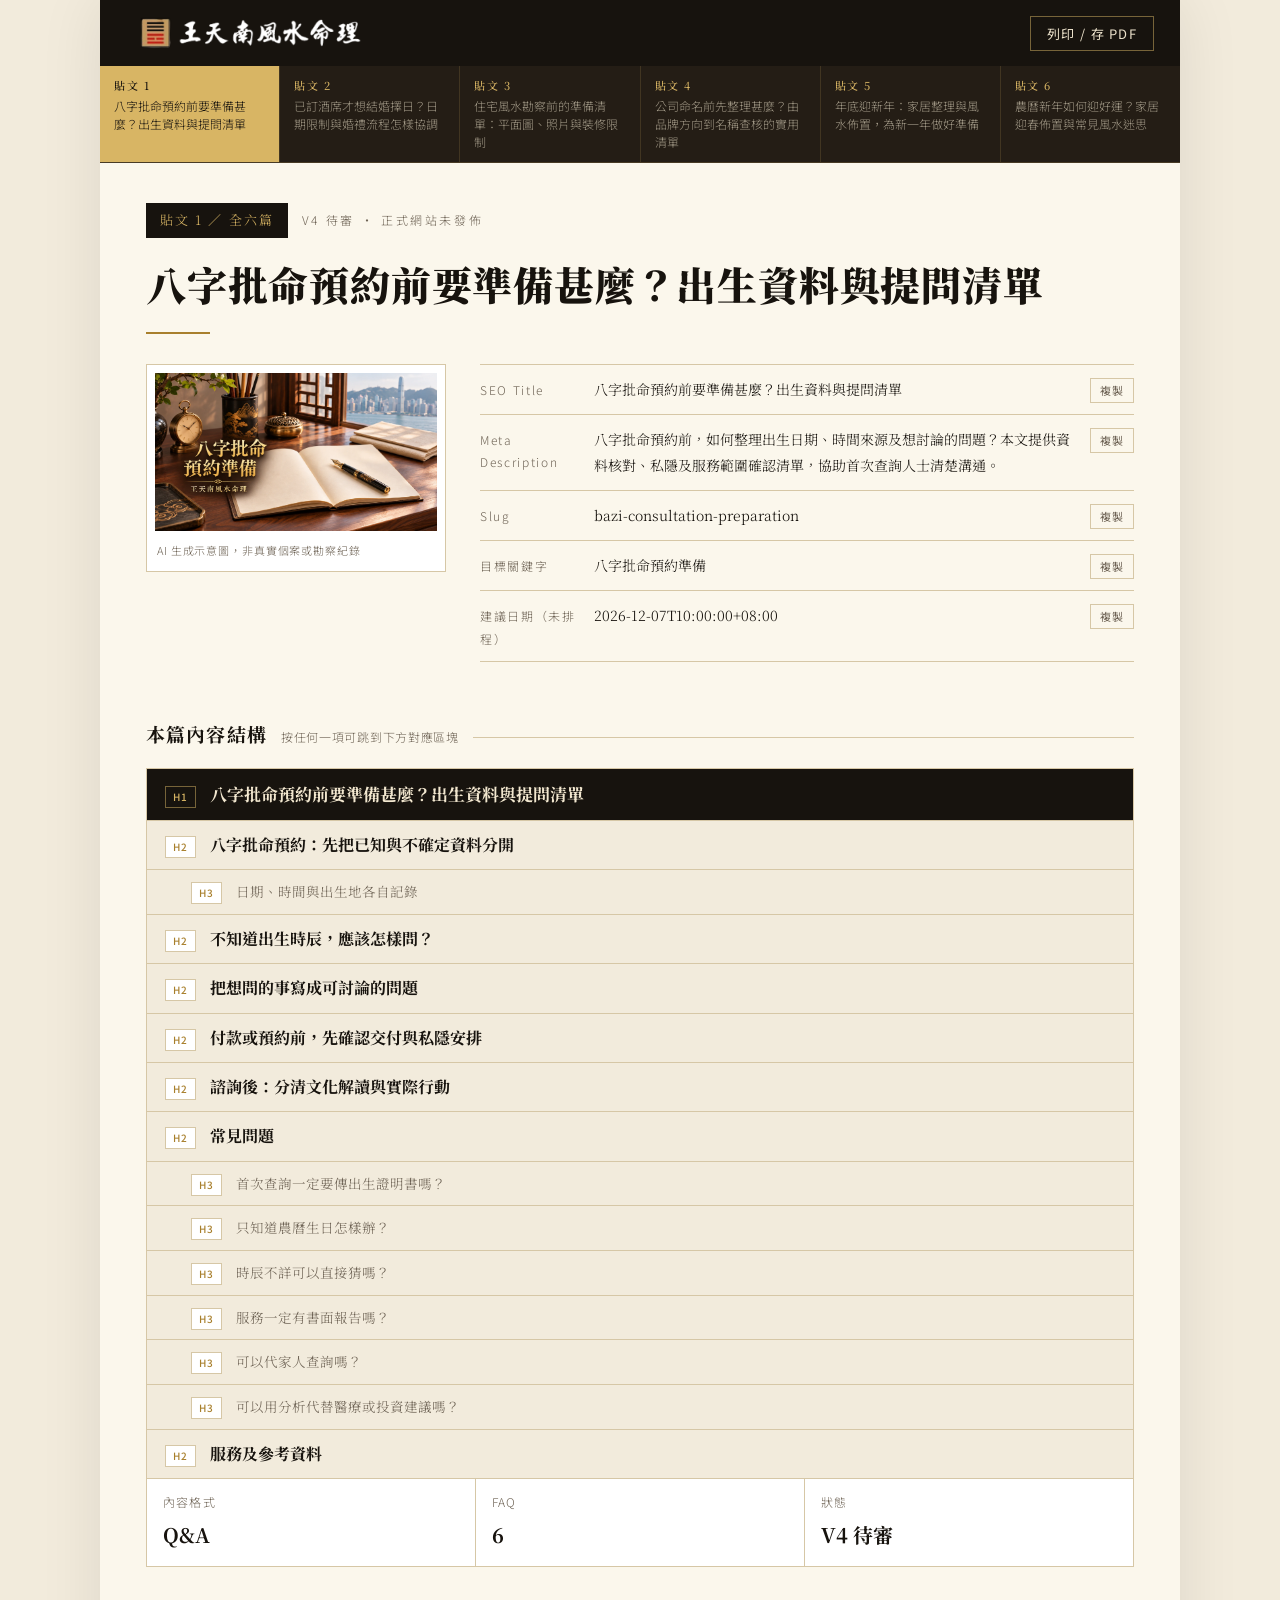
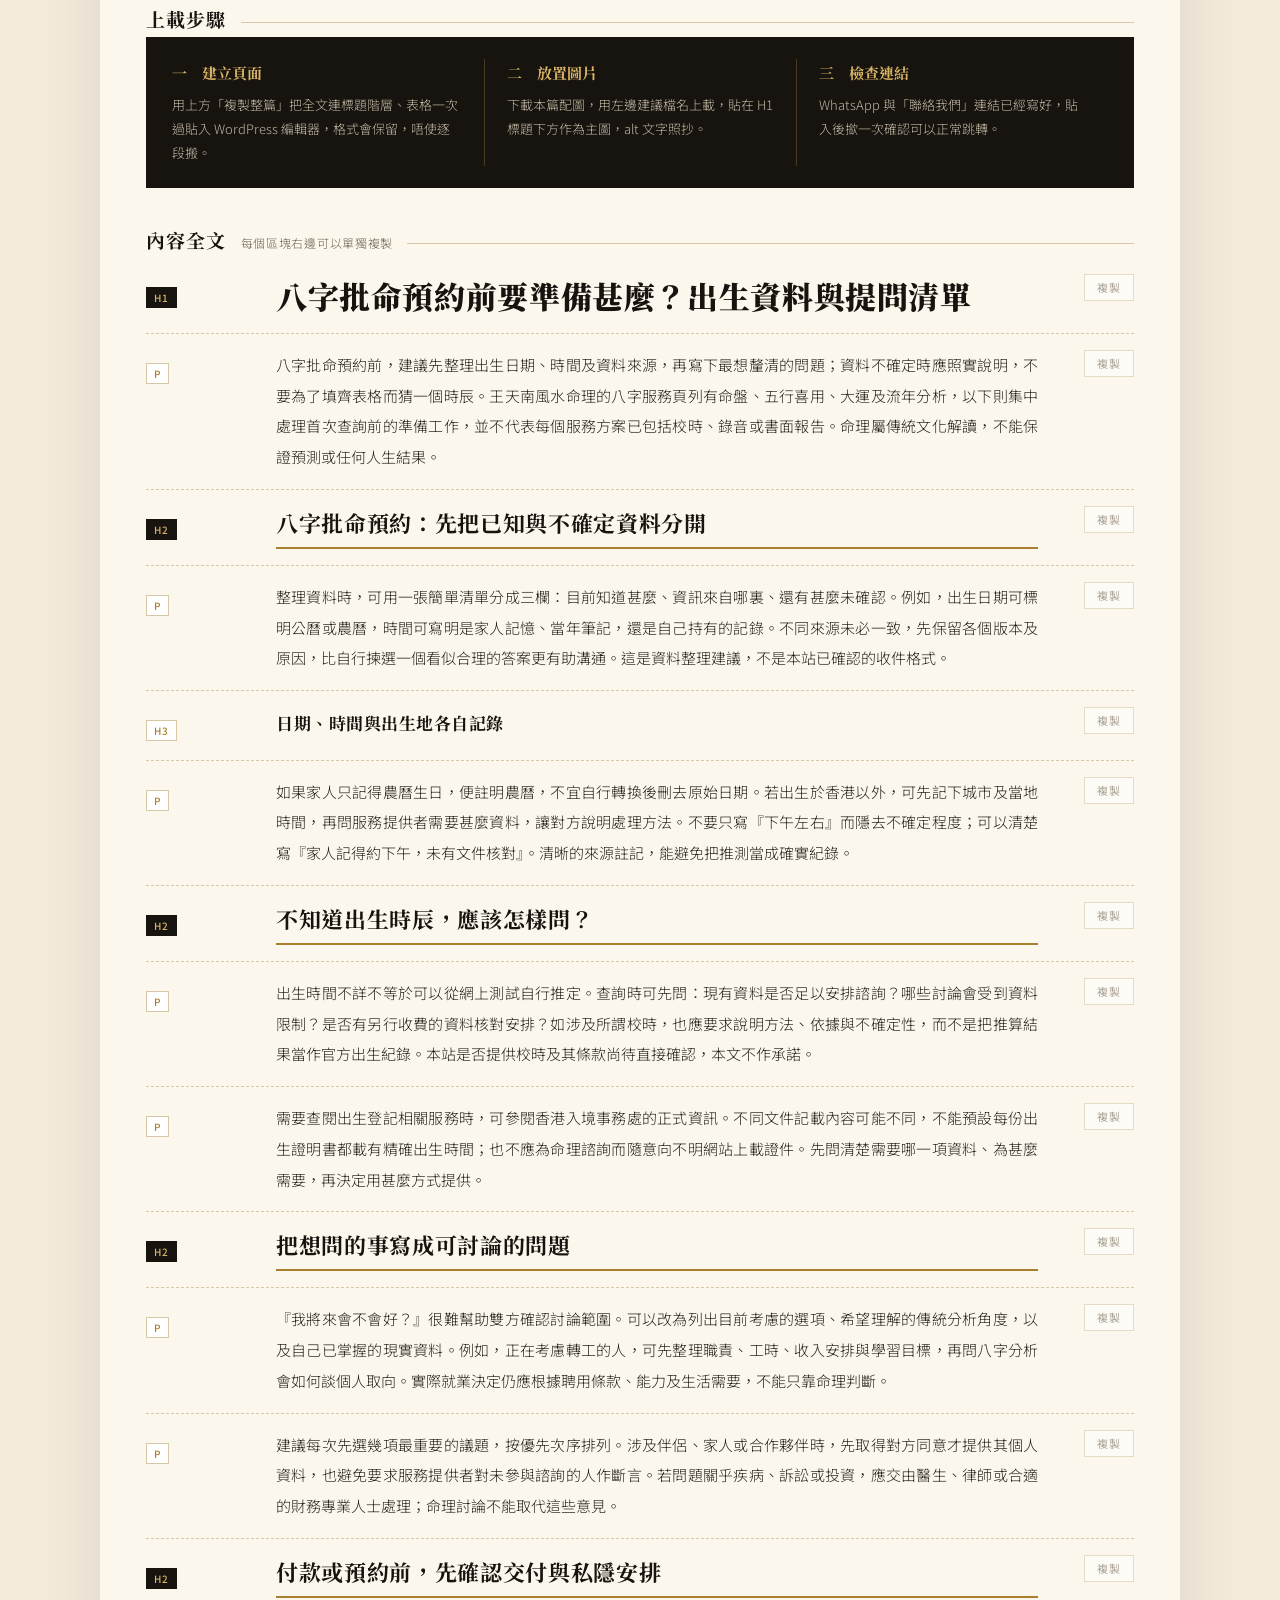
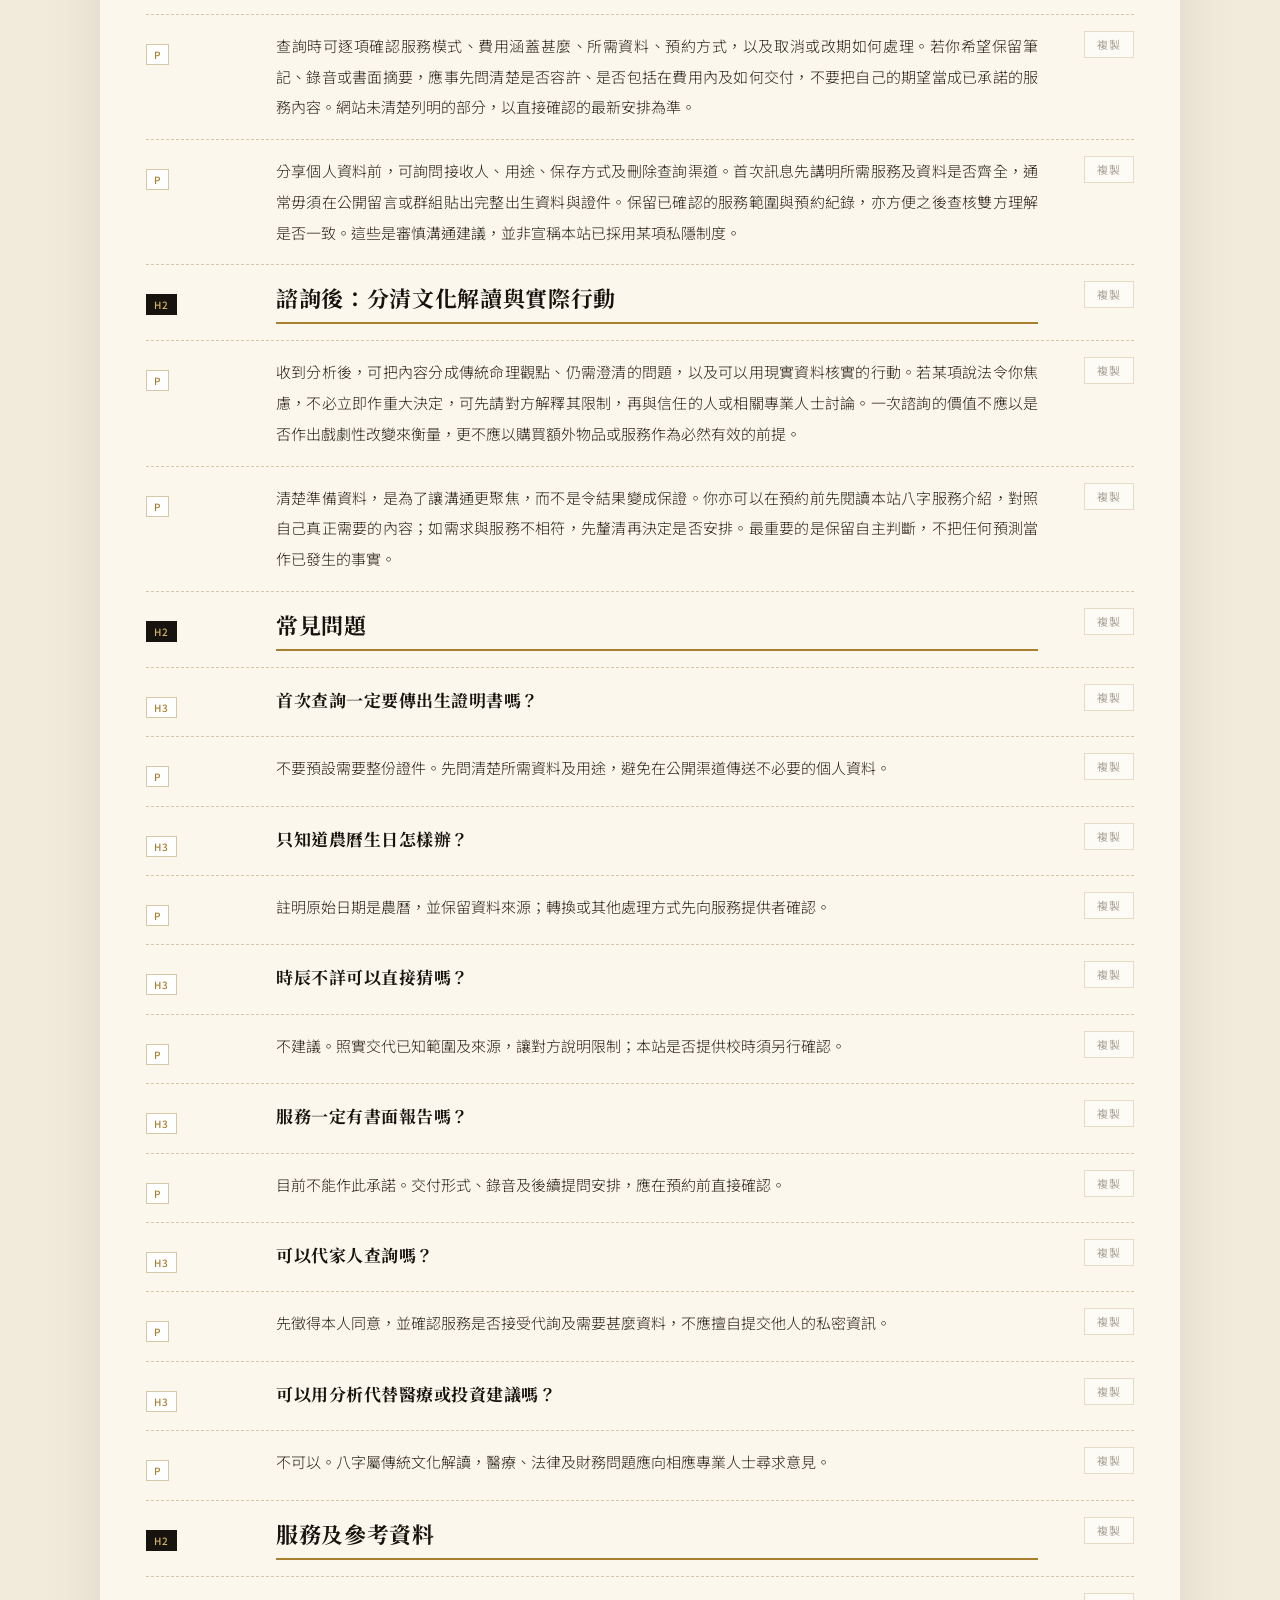
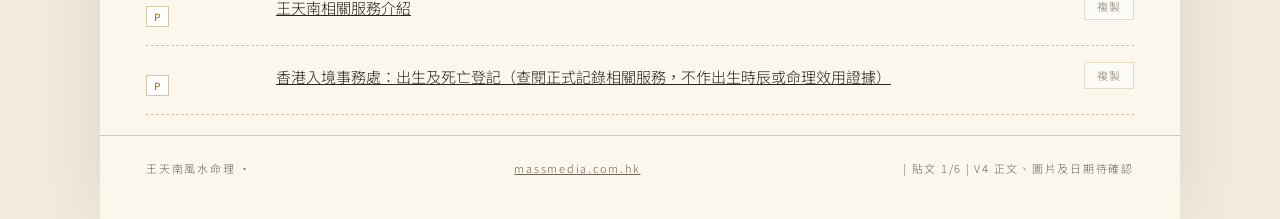
==== commit 33e45f30: "Simplify review branding and monthly proposal heading" ====
--- a/post-1.html
+++ b/post-1.html
@@ -8,25 +8,21 @@
 <link href="https://fonts.googleapis.com" rel="preconnect"/>
 <link crossorigin="" href="https://fonts.gstatic.com" rel="preconnect"/>
 <link href="https://fonts.googleapis.com/css2?family=Noto+Serif+TC:wght@400;500;700;900&amp;family=Noto+Sans+TC:wght@300;400;500;700&amp;display=swap" rel="stylesheet"/>
-<link href="reference.css" rel="stylesheet"/><meta content="noindex,nofollow" name="robots"/><style>.pending{padding:22px;border:1px dashed var(--gold);background:var(--paper)}.fact{grid-template-columns:100px minmax(0,1fr) auto}.crumb{flex-wrap:wrap}.src{position:fixed;width:1px;overflow:hidden}.bar .lbl{letter-spacing:.05em}</style><style>.shot img{height:auto}.brand-pair{display:flex;align-items:center;gap:18px;flex-wrap:wrap;margin-right:auto}.brand-pair img{display:block;width:240px;height:auto;max-width:100%}.brand-pair .massmedia-logo{width:140px;height:auto}.bar .lbl{display:none}@media(max-width:600px){.brand-pair{gap:12px}.brand-pair img{width:190px}.brand-pair .massmedia-logo{width:105px}}</style><style>.mast .review-title{font-family:var(--serif);font-weight:900;font-size:40px;line-height:1.3;color:var(--ink);margin:20px 0 0;letter-spacing:.02em}@media(max-width:600px){.mast .review-title{font-size:28px}}</style></head>
+<link href="reference.css" rel="stylesheet"/><meta content="noindex,nofollow" name="robots"/><style>.pending{padding:22px;border:1px dashed var(--gold);background:var(--paper)}.fact{grid-template-columns:100px minmax(0,1fr) auto}.crumb{flex-wrap:wrap}.src{position:fixed;width:1px;overflow:hidden}.bar .lbl{letter-spacing:.05em}</style><style>.shot img{height:auto}.brand-pair{display:flex;align-items:center;gap:18px;flex-wrap:wrap;margin-right:auto}.brand-pair img{display:block;width:240px;height:auto;max-width:100%}.bar .lbl{display:none}@media(max-width:600px){.brand-pair{gap:12px}.brand-pair img{width:190px}}</style><style>.mast .review-title{font-family:var(--serif);font-weight:900;font-size:40px;line-height:1.3;color:var(--ink);margin:20px 0 0;letter-spacing:.02em}@media(max-width:600px){.mast .review-title{font-size:28px}}</style></head>
 <body>
 <div class="wrap">
-<div class="bar"><div class="brand-pair"><img alt="王天南風水命理" height="53" src="assets/masterwong-logo.png" width="300"/><img alt="Mass Media" class="massmedia-logo" height="40" src="assets/massmedia-logo.png" width="175"/></div>
+<div class="bar"><div class="brand-pair"><img alt="王天南風水命理" height="53" src="assets/masterwong-logo.png" width="300"/></div>
 <div class="lbl">王天南風水命理 · Post Content Suggestions</div>
-
-
 <button class="btn" id="doPrint" type="button">列印 / 存 PDF</button>
 </div>
 <nav class="pnav"><a class="cur" href="post-1.html"><b>貼文 1</b>八字批命預約前要準備甚麼？出生資料與提問清單</a><a class="" href="post-2.html"><b>貼文 2</b>已訂酒席才想結婚擇日？日期限制與婚禮流程怎樣協調</a><a class="" href="post-3.html"><b>貼文 3</b>住宅風水勘察前的準備清單：平面圖、照片與裝修限制</a><a class="" href="post-4.html"><b>貼文 4</b>公司命名前先整理甚麼？由品牌方向到名稱查核的實用清單</a><a class="" href="post-5.html"><b>貼文 5</b>年底迎新年：家居整理與風水佈置，為新一年做好準備</a><a class="" href="post-6.html"><b>貼文 6</b>農曆新年如何迎好運？家居迎春佈置與常見風水迷思</a></nav>
 <div class="mast">
 <div class="crumb"><span class="pill">貼文 1 ／ 全六篇</span><span>V4 待審 · 正式網站未發佈</span></div><h2 class="review-title">八字批命預約前要準備甚麼？出生資料與提問清單</h2>
-
 <div class="rule"></div>
 </div>
 <div class="idg">
 <div>
 <div class="shot"><img alt="" height="941" src="assets/post-1-featured.webp" width="1672"/><div class="cap">AI 生成示意圖，非真實個案或勘察紀錄</div></div>
-
 </div>
 <div class="facts"><div class="fact"><div class="k">SEO Title</div><div class="v" id="f-title">八字批命預約前要準備甚麼？出生資料與提問清單</div><button class="mini" data-copy="#f-title">複製</button></div><div class="fact"><div class="k">Meta Description</div><div class="v" id="f-meta">八字批命預約前，如何整理出生日期、時間來源及想討論的問題？本文提供資料核對、私隱及服務範圍確認清單，協助首次查詢人士清楚溝通。</div><button class="mini" data-copy="#f-meta">複製</button></div><div class="fact"><div class="k">Slug</div><div class="v" id="f-slug">bazi-consultation-preparation</div><button class="mini" data-copy="#f-slug">複製</button></div><div class="fact"><div class="k">目標關鍵字</div><div class="v" id="f-keyword">八字批命預約準備</div><button class="mini" data-copy="#f-keyword">複製</button></div><div class="fact"><div class="k">建議日期（未排程）</div><div class="v" id="f-date">2026-12-07T10:00:00+08:00</div><button class="mini" data-copy="#f-date">複製</button></div></div>
 </div>
@@ -41,9 +37,8 @@
 </div>
 <div class="sec-h" style="margin-top:34px"><h2>內容全文</h2><span class="note">每個區塊右邊可以單獨複製</span><span class="line"></span></div>
 <div class="content"><section class="blk" data-i="0"><div class="gutter"><span class="tag t-h1">H1</span></div><div class="body"><h1 class="b-h1" id="s0">八字批命預約前要準備甚麼？出生資料與提問清單</h1></div><button class="cp" data-i="0" type="button">複製</button><template id="src0"><h1>八字批命預約前要準備甚麼？出生資料與提問清單</h1></template></section><section class="blk" data-i="1"><div class="gutter"><span class="tag t-p">P</span></div><div class="body"><p class="b-p" id="s1">八字批命預約前，建議先整理出生日期、時間及資料來源，再寫下最想釐清的問題；資料不確定時應照實說明，不要為了填齊表格而猜一個時辰。王天南風水命理的八字服務頁列有命盤、五行喜用、大運及流年分析，以下則集中處理首次查詢前的準備工作，並不代表每個服務方案已包括校時、錄音或書面報告。命理屬傳統文化解讀，不能保證預測或任何人生結果。</p></div><button class="cp" data-i="1" type="button">複製</button><template id="src1"><p>八字批命預約前，建議先整理出生日期、時間及資料來源，再寫下最想釐清的問題；資料不確定時應照實說明，不要為了填齊表格而猜一個時辰。王天南風水命理的八字服務頁列有命盤、五行喜用、大運及流年分析，以下則集中處理首次查詢前的準備工作，並不代表每個服務方案已包括校時、錄音或書面報告。命理屬傳統文化解讀，不能保證預測或任何人生結果。</p></template></section><section class="blk" data-i="2"><div class="gutter"><span class="tag t-h2">H2</span></div><div class="body"><h2 class="b-h2" id="s2">八字批命預約：先把已知與不確定資料分開</h2></div><button class="cp" data-i="2" type="button">複製</button><template id="src2"><h2>八字批命預約：先把已知與不確定資料分開</h2></template></section><section class="blk" data-i="3"><div class="gutter"><span class="tag t-p">P</span></div><div class="body"><p class="b-p" id="s3">整理資料時，可用一張簡單清單分成三欄：目前知道甚麼、資訊來自哪裏、還有甚麼未確認。例如，出生日期可標明公曆或農曆，時間可寫明是家人記憶、當年筆記，還是自己持有的記錄。不同來源未必一致，先保留各個版本及原因，比自行揀選一個看似合理的答案更有助溝通。這是資料整理建議，不是本站已確認的收件格式。</p></div><button class="cp" data-i="3" type="button">複製</button><template id="src3"><p>整理資料時，可用一張簡單清單分成三欄：目前知道甚麼、資訊來自哪裏、還有甚麼未確認。例如，出生日期可標明公曆或農曆，時間可寫明是家人記憶、當年筆記，還是自己持有的記錄。不同來源未必一致，先保留各個版本及原因，比自行揀選一個看似合理的答案更有助溝通。這是資料整理建議，不是本站已確認的收件格式。</p></template></section><section class="blk" data-i="4"><div class="gutter"><span class="tag t-h3">H3</span></div><div class="body"><h3 class="b-h3" id="s4">日期、時間與出生地各自記錄</h3></div><button class="cp" data-i="4" type="button">複製</button><template id="src4"><h3>日期、時間與出生地各自記錄</h3></template></section><section class="blk" data-i="5"><div class="gutter"><span class="tag t-p">P</span></div><div class="body"><p class="b-p" id="s5">如果家人只記得農曆生日，便註明農曆，不宜自行轉換後刪去原始日期。若出生於香港以外，可先記下城市及當地時間，再問服務提供者需要甚麼資料，讓對方說明處理方法。不要只寫『下午左右』而隱去不確定程度；可以清楚寫『家人記得約下午，未有文件核對』。清晰的來源註記，能避免把推測當成確實紀錄。</p></div><button class="cp" data-i="5" type="button">複製</button><template id="src5"><p>如果家人只記得農曆生日，便註明農曆，不宜自行轉換後刪去原始日期。若出生於香港以外，可先記下城市及當地時間，再問服務提供者需要甚麼資料，讓對方說明處理方法。不要只寫『下午左右』而隱去不確定程度；可以清楚寫『家人記得約下午，未有文件核對』。清晰的來源註記，能避免把推測當成確實紀錄。</p></template></section><section class="blk" data-i="6"><div class="gutter"><span class="tag t-h2">H2</span></div><div class="body"><h2 class="b-h2" id="s6">不知道出生時辰，應該怎樣問？</h2></div><button class="cp" data-i="6" type="button">複製</button><template id="src6"><h2>不知道出生時辰，應該怎樣問？</h2></template></section><section class="blk" data-i="7"><div class="gutter"><span class="tag t-p">P</span></div><div class="body"><p class="b-p" id="s7">出生時間不詳不等於可以從網上測試自行推定。查詢時可先問：現有資料是否足以安排諮詢？哪些討論會受到資料限制？是否有另行收費的資料核對安排？如涉及所謂校時，也應要求說明方法、依據與不確定性，而不是把推算結果當作官方出生紀錄。本站是否提供校時及其條款尚待直接確認，本文不作承諾。</p></div><button class="cp" data-i="7" type="button">複製</button><template id="src7"><p>出生時間不詳不等於可以從網上測試自行推定。查詢時可先問：現有資料是否足以安排諮詢？哪些討論會受到資料限制？是否有另行收費的資料核對安排？如涉及所謂校時，也應要求說明方法、依據與不確定性，而不是把推算結果當作官方出生紀錄。本站是否提供校時及其條款尚待直接確認，本文不作承諾。</p></template></section><section class="blk" data-i="8"><div class="gutter"><span class="tag t-p">P</span></div><div class="body"><p class="b-p" id="s8">需要查閱出生登記相關服務時，可參閱香港入境事務處的正式資訊。不同文件記載內容可能不同，不能預設每份出生證明書都載有精確出生時間；也不應為命理諮詢而隨意向不明網站上載證件。先問清楚需要哪一項資料、為甚麼需要，再決定用甚麼方式提供。</p></div><button class="cp" data-i="8" type="button">複製</button><template id="src8"><p>需要查閱出生登記相關服務時，可參閱香港入境事務處的正式資訊。不同文件記載內容可能不同，不能預設每份出生證明書都載有精確出生時間；也不應為命理諮詢而隨意向不明網站上載證件。先問清楚需要哪一項資料、為甚麼需要，再決定用甚麼方式提供。</p></template></section><section class="blk" data-i="9"><div class="gutter"><span class="tag t-h2">H2</span></div><div class="body"><h2 class="b-h2" id="s9">把想問的事寫成可討論的問題</h2></div><button class="cp" data-i="9" type="button">複製</button><template id="src9"><h2>把想問的事寫成可討論的問題</h2></template></section><section class="blk" data-i="10"><div class="gutter"><span class="tag t-p">P</span></div><div class="body"><p class="b-p" id="s10">『我將來會不會好？』很難幫助雙方確認討論範圍。可以改為列出目前考慮的選項、希望理解的傳統分析角度，以及自己已掌握的現實資料。例如，正在考慮轉工的人，可先整理職責、工時、收入安排與學習目標，再問八字分析會如何談個人取向。實際就業決定仍應根據聘用條款、能力及生活需要，不能只靠命理判斷。</p></div><button class="cp" data-i="10" type="button">複製</button><template id="src10"><p>『我將來會不會好？』很難幫助雙方確認討論範圍。可以改為列出目前考慮的選項、希望理解的傳統分析角度，以及自己已掌握的現實資料。例如，正在考慮轉工的人，可先整理職責、工時、收入安排與學習目標，再問八字分析會如何談個人取向。實際就業決定仍應根據聘用條款、能力及生活需要，不能只靠命理判斷。</p></template></section><section class="blk" data-i="11"><div class="gutter"><span class="tag t-p">P</span></div><div class="body"><p class="b-p" id="s11">建議每次先選幾項最重要的議題，按優先次序排列。涉及伴侶、家人或合作夥伴時，先取得對方同意才提供其個人資料，也避免要求服務提供者對未參與諮詢的人作斷言。若問題關乎疾病、訴訟或投資，應交由醫生、律師或合適的財務專業人士處理；命理討論不能取代這些意見。</p></div><button class="cp" data-i="11" type="button">複製</button><template id="src11"><p>建議每次先選幾項最重要的議題，按優先次序排列。涉及伴侶、家人或合作夥伴時，先取得對方同意才提供其個人資料，也避免要求服務提供者對未參與諮詢的人作斷言。若問題關乎疾病、訴訟或投資，應交由醫生、律師或合適的財務專業人士處理；命理討論不能取代這些意見。</p></template></section><section class="blk" data-i="12"><div class="gutter"><span class="tag t-h2">H2</span></div><div class="body"><h2 class="b-h2" id="s12">付款或預約前，先確認交付與私隱安排</h2></div><button class="cp" data-i="12" type="button">複製</button><template id="src12"><h2>付款或預約前，先確認交付與私隱安排</h2></template></section><section class="blk" data-i="13"><div class="gutter"><span class="tag t-p">P</span></div><div class="body"><p class="b-p" id="s13">查詢時可逐項確認服務模式、費用涵蓋甚麼、所需資料、預約方式，以及取消或改期如何處理。若你希望保留筆記、錄音或書面摘要，應事先問清楚是否容許、是否包括在費用內及如何交付，不要把自己的期望當成已承諾的服務內容。網站未清楚列明的部分，以直接確認的最新安排為準。</p></div><button class="cp" data-i="13" type="button">複製</button><template id="src13"><p>查詢時可逐項確認服務模式、費用涵蓋甚麼、所需資料、預約方式，以及取消或改期如何處理。若你希望保留筆記、錄音或書面摘要，應事先問清楚是否容許、是否包括在費用內及如何交付，不要把自己的期望當成已承諾的服務內容。網站未清楚列明的部分，以直接確認的最新安排為準。</p></template></section><section class="blk" data-i="14"><div class="gutter"><span class="tag t-p">P</span></div><div class="body"><p class="b-p" id="s14">分享個人資料前，可詢問接收人、用途、保存方式及刪除查詢渠道。首次訊息先講明所需服務及資料是否齊全，通常毋須在公開留言或群組貼出完整出生資料與證件。保留已確認的服務範圍與預約紀錄，亦方便之後查核雙方理解是否一致。這些是審慎溝通建議，並非宣稱本站已採用某項私隱制度。</p></div><button class="cp" data-i="14" type="button">複製</button><template id="src14"><p>分享個人資料前，可詢問接收人、用途、保存方式及刪除查詢渠道。首次訊息先講明所需服務及資料是否齊全，通常毋須在公開留言或群組貼出完整出生資料與證件。保留已確認的服務範圍與預約紀錄，亦方便之後查核雙方理解是否一致。這些是審慎溝通建議，並非宣稱本站已採用某項私隱制度。</p></template></section><section class="blk" data-i="15"><div class="gutter"><span class="tag t-h2">H2</span></div><div class="body"><h2 class="b-h2" id="s15">諮詢後：分清文化解讀與實際行動</h2></div><button class="cp" data-i="15" type="button">複製</button><template id="src15"><h2>諮詢後：分清文化解讀與實際行動</h2></template></section><section class="blk" data-i="16"><div class="gutter"><span class="tag t-p">P</span></div><div class="body"><p class="b-p" id="s16">收到分析後，可把內容分成傳統命理觀點、仍需澄清的問題，以及可以用現實資料核實的行動。若某項說法令你焦慮，不必立即作重大決定，可先請對方解釋其限制，再與信任的人或相關專業人士討論。一次諮詢的價值不應以是否作出戲劇性改變來衡量，更不應以購買額外物品或服務作為必然有效的前提。</p></div><button class="cp" data-i="16" type="button">複製</button><template id="src16"><p>收到分析後，可把內容分成傳統命理觀點、仍需澄清的問題，以及可以用現實資料核實的行動。若某項說法令你焦慮，不必立即作重大決定，可先請對方解釋其限制，再與信任的人或相關專業人士討論。一次諮詢的價值不應以是否作出戲劇性改變來衡量，更不應以購買額外物品或服務作為必然有效的前提。</p></template></section><section class="blk" data-i="17"><div class="gutter"><span class="tag t-p">P</span></div><div class="body"><p class="b-p" id="s17">清楚準備資料，是為了讓溝通更聚焦，而不是令結果變成保證。你亦可以在預約前先閱讀本站八字服務介紹，對照自己真正需要的內容；如需求與服務不相符，先釐清再決定是否安排。最重要的是保留自主判斷，不把任何預測當作已發生的事實。</p></div><button class="cp" data-i="17" type="button">複製</button><template id="src17"><p>清楚準備資料，是為了讓溝通更聚焦，而不是令結果變成保證。你亦可以在預約前先閱讀本站八字服務介紹，對照自己真正需要的內容；如需求與服務不相符，先釐清再決定是否安排。最重要的是保留自主判斷，不把任何預測當作已發生的事實。</p></template></section><section class="blk" data-i="18"><div class="gutter"><span class="tag t-h2">H2</span></div><div class="body"><h2 class="b-h2" id="s18">常見問題</h2></div><button class="cp" data-i="18" type="button">複製</button><template id="src18"><h2>常見問題</h2></template></section><section class="blk" data-i="19"><div class="gutter"><span class="tag t-h3">H3</span></div><div class="body"><h3 class="b-h3" id="s19">首次查詢一定要傳出生證明書嗎？</h3></div><button class="cp" data-i="19" type="button">複製</button><template id="src19"><h3>首次查詢一定要傳出生證明書嗎？</h3></template></section><section class="blk" data-i="20"><div class="gutter"><span class="tag t-p">P</span></div><div class="body"><p class="b-p" id="s20">不要預設需要整份證件。先問清楚所需資料及用途，避免在公開渠道傳送不必要的個人資料。</p></div><button class="cp" data-i="20" type="button">複製</button><template id="src20"><p>不要預設需要整份證件。先問清楚所需資料及用途，避免在公開渠道傳送不必要的個人資料。</p></template></section><section class="blk" data-i="21"><div class="gutter"><span class="tag t-h3">H3</span></div><div class="body"><h3 class="b-h3" id="s21">只知道農曆生日怎樣辦？</h3></div><button class="cp" data-i="21" type="button">複製</button><template id="src21"><h3>只知道農曆生日怎樣辦？</h3></template></section><section class="blk" data-i="22"><div class="gutter"><span class="tag t-p">P</span></div><div class="body"><p class="b-p" id="s22">註明原始日期是農曆，並保留資料來源；轉換或其他處理方式先向服務提供者確認。</p></div><button class="cp" data-i="22" type="button">複製</button><template id="src22"><p>註明原始日期是農曆，並保留資料來源；轉換或其他處理方式先向服務提供者確認。</p></template></section><section class="blk" data-i="23"><div class="gutter"><span class="tag t-h3">H3</span></div><div class="body"><h3 class="b-h3" id="s23">時辰不詳可以直接猜嗎？</h3></div><button class="cp" data-i="23" type="button">複製</button><template id="src23"><h3>時辰不詳可以直接猜嗎？</h3></template></section><section class="blk" data-i="24"><div class="gutter"><span class="tag t-p">P</span></div><div class="body"><p class="b-p" id="s24">不建議。照實交代已知範圍及來源，讓對方說明限制；本站是否提供校時須另行確認。</p></div><button class="cp" data-i="24" type="button">複製</button><template id="src24"><p>不建議。照實交代已知範圍及來源，讓對方說明限制；本站是否提供校時須另行確認。</p></template></section><section class="blk" data-i="25"><div class="gutter"><span class="tag t-h3">H3</span></div><div class="body"><h3 class="b-h3" id="s25">服務一定有書面報告嗎？</h3></div><button class="cp" data-i="25" type="button">複製</button><template id="src25"><h3>服務一定有書面報告嗎？</h3></template></section><section class="blk" data-i="26"><div class="gutter"><span class="tag t-p">P</span></div><div class="body"><p class="b-p" id="s26">目前不能作此承諾。交付形式、錄音及後續提問安排，應在預約前直接確認。</p></div><button class="cp" data-i="26" type="button">複製</button><template id="src26"><p>目前不能作此承諾。交付形式、錄音及後續提問安排，應在預約前直接確認。</p></template></section><section class="blk" data-i="27"><div class="gutter"><span class="tag t-h3">H3</span></div><div class="body"><h3 class="b-h3" id="s27">可以代家人查詢嗎？</h3></div><button class="cp" data-i="27" type="button">複製</button><template id="src27"><h3>可以代家人查詢嗎？</h3></template></section><section class="blk" data-i="28"><div class="gutter"><span class="tag t-p">P</span></div><div class="body"><p class="b-p" id="s28">先徵得本人同意，並確認服務是否接受代詢及需要甚麼資料，不應擅自提交他人的私密資訊。</p></div><button class="cp" data-i="28" type="button">複製</button><template id="src28"><p>先徵得本人同意，並確認服務是否接受代詢及需要甚麼資料，不應擅自提交他人的私密資訊。</p></template></section><section class="blk" data-i="29"><div class="gutter"><span class="tag t-h3">H3</span></div><div class="body"><h3 class="b-h3" id="s29">可以用分析代替醫療或投資建議嗎？</h3></div><button class="cp" data-i="29" type="button">複製</button><template id="src29"><h3>可以用分析代替醫療或投資建議嗎？</h3></template></section><section class="blk" data-i="30"><div class="gutter"><span class="tag t-p">P</span></div><div class="body"><p class="b-p" id="s30">不可以。八字屬傳統文化解讀，醫療、法律及財務問題應向相應專業人士尋求意見。</p></div><button class="cp" data-i="30" type="button">複製</button><template id="src30"><p>不可以。八字屬傳統文化解讀，醫療、法律及財務問題應向相應專業人士尋求意見。</p></template></section><section class="blk" data-i="31"><div class="gutter"><span class="tag t-h2">H2</span></div><div class="body"><h2 class="b-h2" id="s31">服務及參考資料</h2></div><button class="cp" data-i="31" type="button">複製</button><template id="src31"><h2>服務及參考資料</h2></template></section><section class="blk" data-i="32"><div class="gutter"><span class="tag t-p">P</span></div><div class="body"><p class="b-p" id="s32"><a href="https://masterwongsir.com/bazi/">王天南相關服務介紹</a></p></div><button class="cp" data-i="32" type="button">複製</button><template id="src32"><p><a href="https://masterwongsir.com/bazi/">王天南相關服務介紹</a></p></template></section><section class="blk" data-i="33"><div class="gutter"><span class="tag t-p">P</span></div><div class="body"><p class="b-p" id="s33"><a href="https://www.immd.gov.hk/hkt/services/birth-death.html">香港入境事務處：出生及死亡登記（查閱正式記錄相關服務，不作出生時辰或命理效用證據）</a></p></div><button class="cp" data-i="33" type="button">複製</button><template id="src33"><p><a href="https://www.immd.gov.hk/hkt/services/birth-death.html">香港入境事務處：出生及死亡登記（查閱正式記錄相關服務，不作出生時辰或命理效用證據）</a></p></template></section></div>
-<div class="foot">王天南風水命理 · Mass Media 製作 | 貼文 1/6 | V4 正文、圖片及日期待確認</div>
+<div class="foot">王天南風水命理 · <a href="https://massmedia.com.hk/">massmedia.com.hk</a> | 貼文 1/6 | V4 正文、圖片及日期待確認</div>
 </div>
-
 <div class="toast" id="toast">已複製</div>
 <script>
 var toast=document.getElementById('toast'),tt;
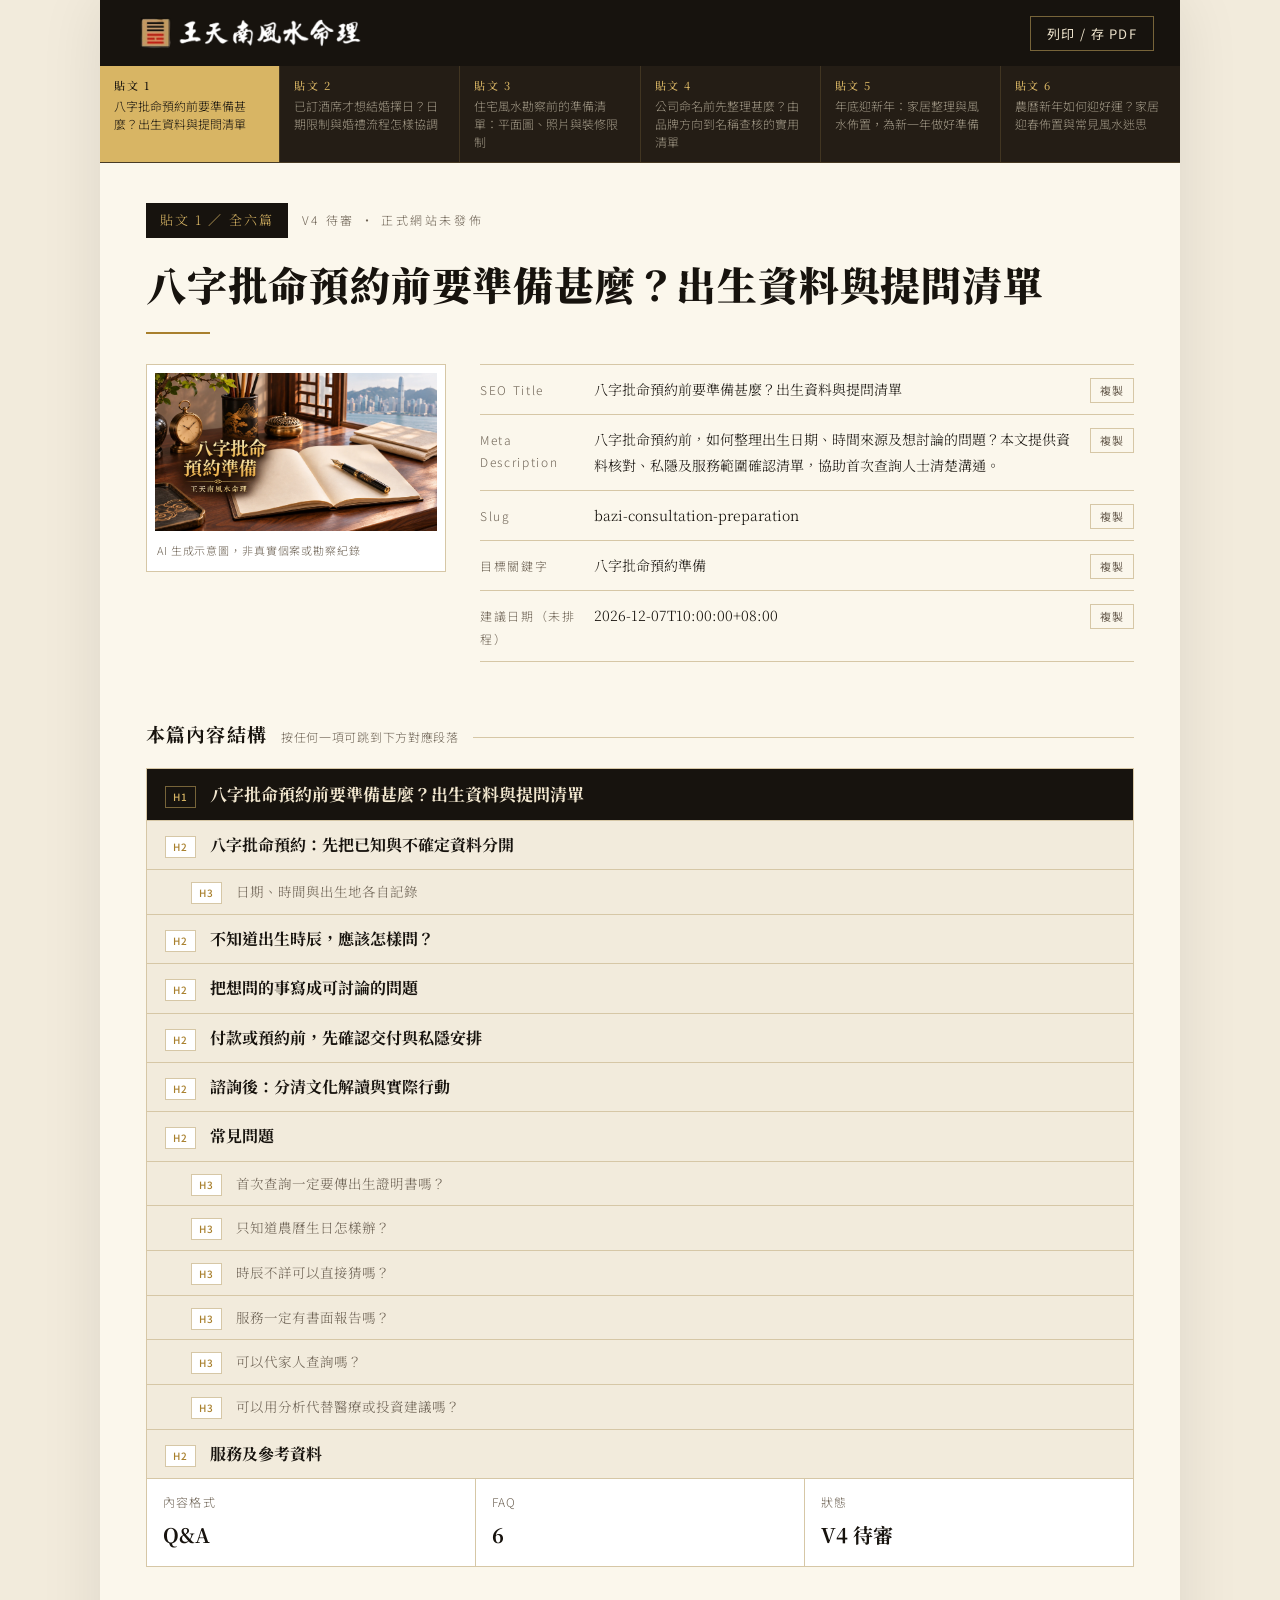
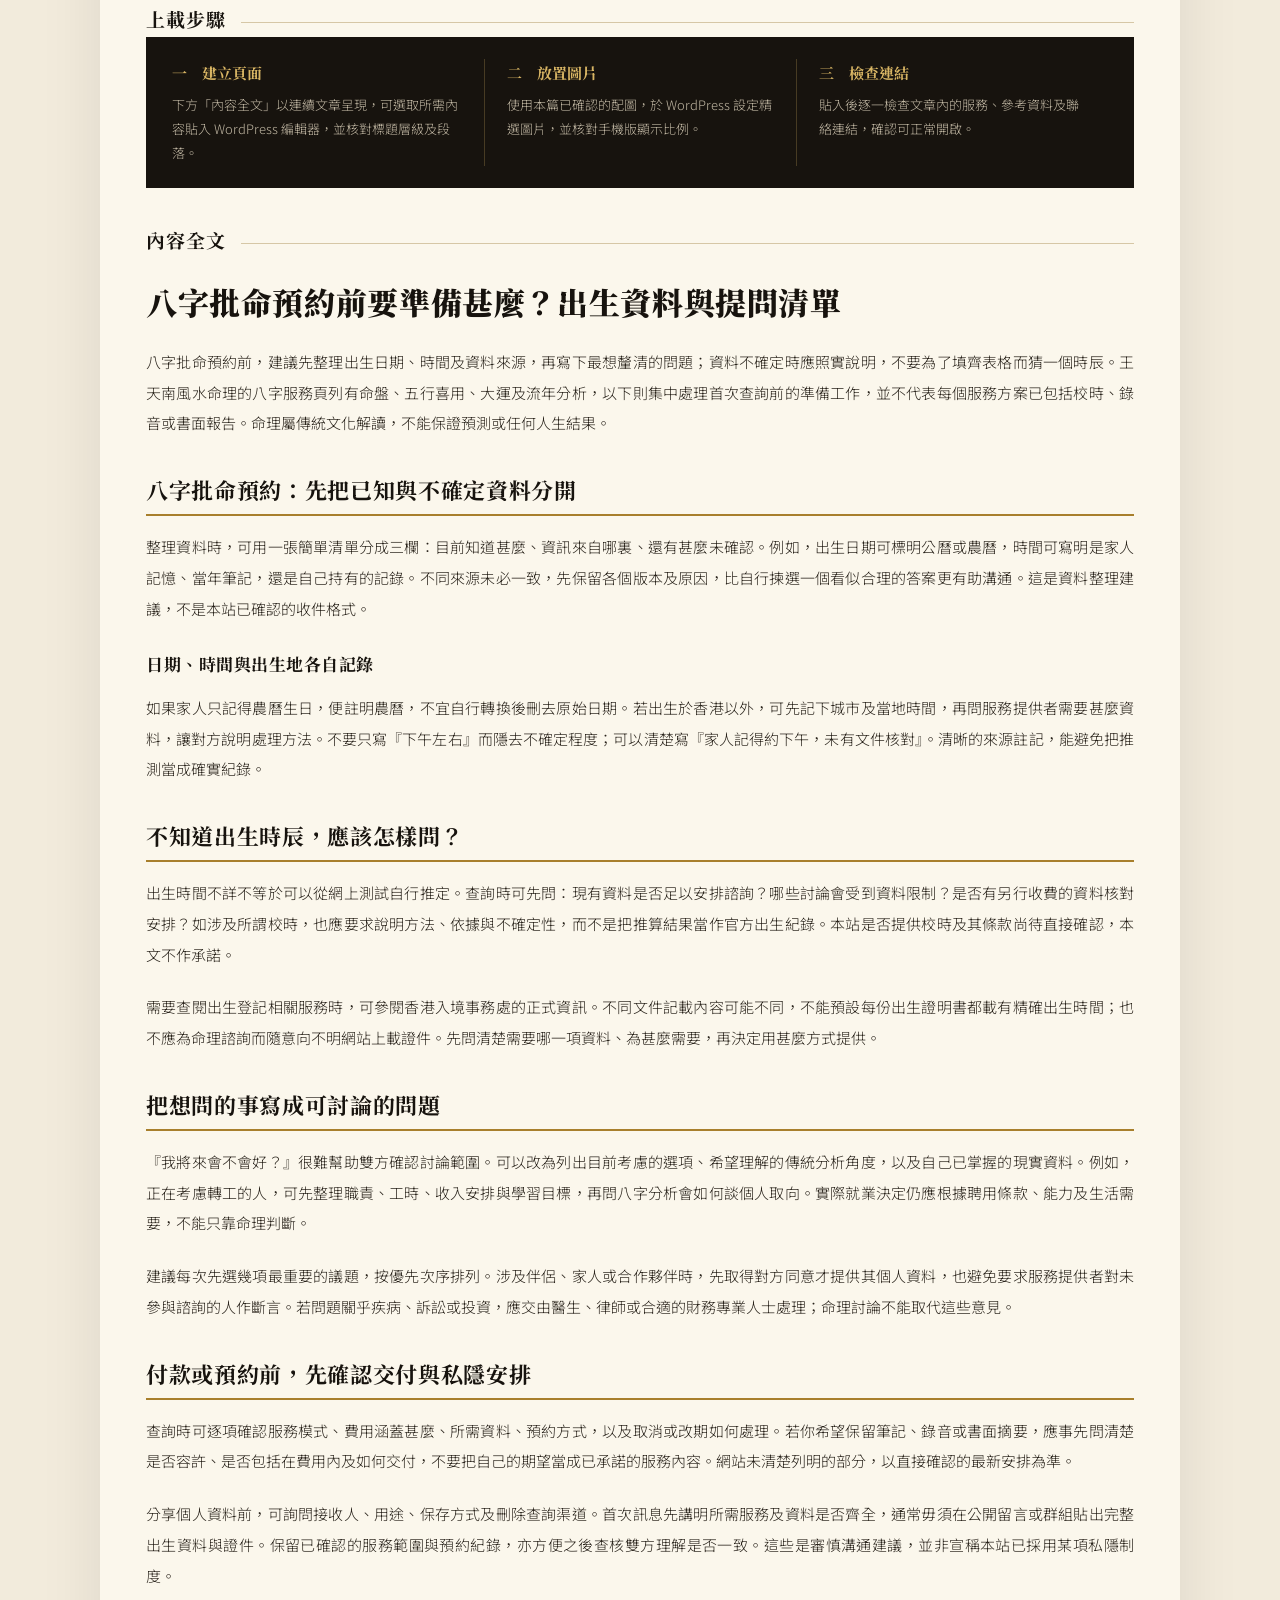
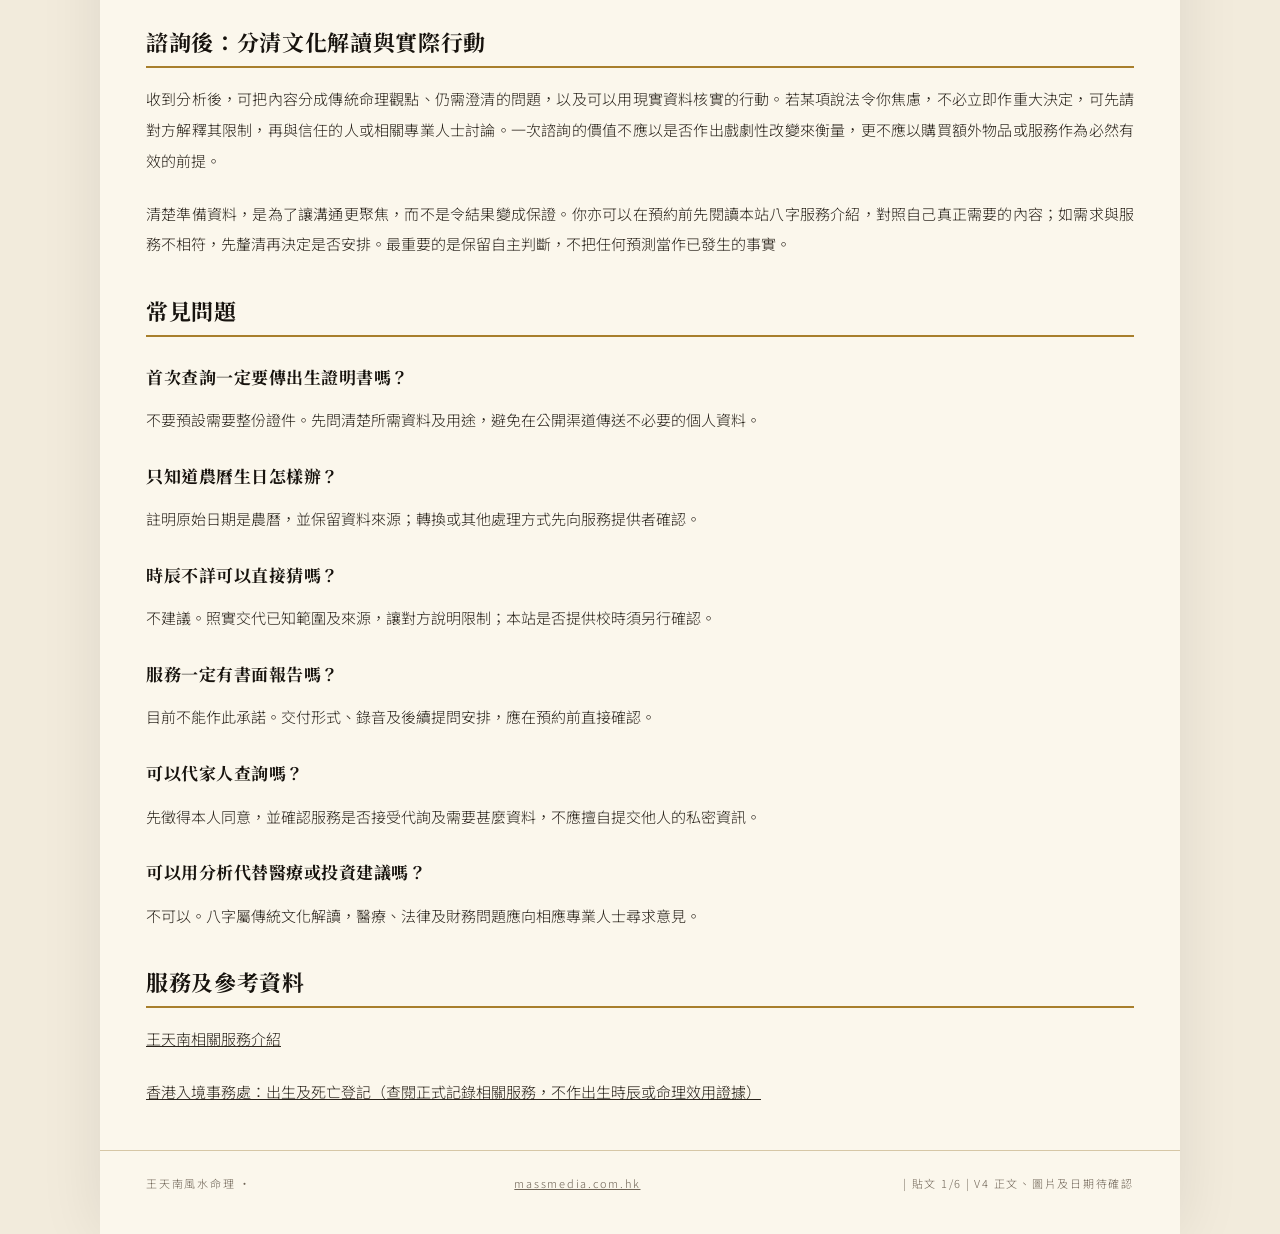
==== commit 935a88e1: "Present each full article in a continuous reading section" ====
--- a/post-1.html
+++ b/post-1.html
@@ -8,7 +8,7 @@
 <link href="https://fonts.googleapis.com" rel="preconnect"/>
 <link crossorigin="" href="https://fonts.gstatic.com" rel="preconnect"/>
 <link href="https://fonts.googleapis.com/css2?family=Noto+Serif+TC:wght@400;500;700;900&amp;family=Noto+Sans+TC:wght@300;400;500;700&amp;display=swap" rel="stylesheet"/>
-<link href="reference.css" rel="stylesheet"/><meta content="noindex,nofollow" name="robots"/><style>.pending{padding:22px;border:1px dashed var(--gold);background:var(--paper)}.fact{grid-template-columns:100px minmax(0,1fr) auto}.crumb{flex-wrap:wrap}.src{position:fixed;width:1px;overflow:hidden}.bar .lbl{letter-spacing:.05em}</style><style>.shot img{height:auto}.brand-pair{display:flex;align-items:center;gap:18px;flex-wrap:wrap;margin-right:auto}.brand-pair img{display:block;width:240px;height:auto;max-width:100%}.bar .lbl{display:none}@media(max-width:600px){.brand-pair{gap:12px}.brand-pair img{width:190px}}</style><style>.mast .review-title{font-family:var(--serif);font-weight:900;font-size:40px;line-height:1.3;color:var(--ink);margin:20px 0 0;letter-spacing:.02em}@media(max-width:600px){.mast .review-title{font-size:28px}}</style></head>
+<link href="reference.css" rel="stylesheet"/><meta content="noindex,nofollow" name="robots"/><style>.pending{padding:22px;border:1px dashed var(--gold);background:var(--paper)}.fact{grid-template-columns:100px minmax(0,1fr) auto}.crumb{flex-wrap:wrap}.src{position:fixed;width:1px;overflow:hidden}.bar .lbl{letter-spacing:.05em}</style><style>.shot img{height:auto}.brand-pair{display:flex;align-items:center;gap:18px;flex-wrap:wrap;margin-right:auto}.brand-pair img{display:block;width:240px;height:auto;max-width:100%}.bar .lbl{display:none}@media(max-width:600px){.brand-pair{gap:12px}.brand-pair img{width:190px}}</style><style>.mast .review-title{font-family:var(--serif);font-weight:900;font-size:40px;line-height:1.3;color:var(--ink);margin:20px 0 0;letter-spacing:.02em}@media(max-width:600px){.mast .review-title{font-size:28px}}</style><style>.article-text{padding-top:22px}.article-text>p{margin:0 0 22px}.article-text>h1{margin:0 0 24px}.article-text>h2{margin:34px 0 16px}.article-text>h3{margin:24px 0 12px}.article-text [id]{scroll-margin-top:120px}</style></head>
 <body>
 <div class="wrap">
 <div class="bar"><div class="brand-pair"><img alt="王天南風水命理" height="53" src="assets/masterwong-logo.png" width="300"/></div>
@@ -26,17 +26,17 @@
 </div>
 <div class="facts"><div class="fact"><div class="k">SEO Title</div><div class="v" id="f-title">八字批命預約前要準備甚麼？出生資料與提問清單</div><button class="mini" data-copy="#f-title">複製</button></div><div class="fact"><div class="k">Meta Description</div><div class="v" id="f-meta">八字批命預約前，如何整理出生日期、時間來源及想討論的問題？本文提供資料核對、私隱及服務範圍確認清單，協助首次查詢人士清楚溝通。</div><button class="mini" data-copy="#f-meta">複製</button></div><div class="fact"><div class="k">Slug</div><div class="v" id="f-slug">bazi-consultation-preparation</div><button class="mini" data-copy="#f-slug">複製</button></div><div class="fact"><div class="k">目標關鍵字</div><div class="v" id="f-keyword">八字批命預約準備</div><button class="mini" data-copy="#f-keyword">複製</button></div><div class="fact"><div class="k">建議日期（未排程）</div><div class="v" id="f-date">2026-12-07T10:00:00+08:00</div><button class="mini" data-copy="#f-date">複製</button></div></div>
 </div>
-<div class="sec-h"><h2>本篇內容結構</h2><span class="note">按任何一項可跳到下方對應區塊</span><span class="line"></span></div>
+<div class="sec-h"><h2>本篇內容結構</h2><span class="note">按任何一項可跳到下方對應段落</span><span class="line"></span></div>
 <nav class="outline"><a class="ol ol-h1" href="#s0"><span class="ol-t">H1</span><span class="ol-x">八字批命預約前要準備甚麼？出生資料與提問清單</span></a><a class="ol ol-h2" href="#s2"><span class="ol-t">H2</span><span class="ol-x">八字批命預約：先把已知與不確定資料分開</span></a><a class="ol ol-h3" href="#s4"><span class="ol-t">H3</span><span class="ol-x">日期、時間與出生地各自記錄</span></a><a class="ol ol-h2" href="#s6"><span class="ol-t">H2</span><span class="ol-x">不知道出生時辰，應該怎樣問？</span></a><a class="ol ol-h2" href="#s9"><span class="ol-t">H2</span><span class="ol-x">把想問的事寫成可討論的問題</span></a><a class="ol ol-h2" href="#s12"><span class="ol-t">H2</span><span class="ol-x">付款或預約前，先確認交付與私隱安排</span></a><a class="ol ol-h2" href="#s15"><span class="ol-t">H2</span><span class="ol-x">諮詢後：分清文化解讀與實際行動</span></a><a class="ol ol-h2" href="#s18"><span class="ol-t">H2</span><span class="ol-x">常見問題</span></a><a class="ol ol-h3" href="#s19"><span class="ol-t">H3</span><span class="ol-x">首次查詢一定要傳出生證明書嗎？</span></a><a class="ol ol-h3" href="#s21"><span class="ol-t">H3</span><span class="ol-x">只知道農曆生日怎樣辦？</span></a><a class="ol ol-h3" href="#s23"><span class="ol-t">H3</span><span class="ol-x">時辰不詳可以直接猜嗎？</span></a><a class="ol ol-h3" href="#s25"><span class="ol-t">H3</span><span class="ol-x">服務一定有書面報告嗎？</span></a><a class="ol ol-h3" href="#s27"><span class="ol-t">H3</span><span class="ol-x">可以代家人查詢嗎？</span></a><a class="ol ol-h3" href="#s29"><span class="ol-t">H3</span><span class="ol-x">可以用分析代替醫療或投資建議嗎？</span></a><a class="ol ol-h2" href="#s31"><span class="ol-t">H2</span><span class="ol-x">服務及參考資料</span></a></nav>
 <div class="tally"><div>內容格式<b>Q&amp;A</b></div><div>FAQ<b>6</b></div><div>狀態<b>V4 待審</b></div></div>
 <div class="sec-h" style="margin-top:34px"><h2>上載步驟</h2><span class="line"></span></div>
 <div class="howto">
-<div class="s"><div class="n">一　建立頁面</div><p>用上方「複製整篇」把全文連標題階層、表格一次過貼入 WordPress 編輯器，格式會保留，唔使逐段搬。</p></div>
-<div class="s"><div class="n">二　放置圖片</div><p>下載本篇配圖，用左邊建議檔名上載，貼在 H1 標題下方作為主圖，alt 文字照抄。</p></div>
-<div class="s"><div class="n">三　檢查連結</div><p>WhatsApp 與「聯絡我們」連結已經寫好，貼入後撳一次確認可以正常跳轉。</p></div>
+<div class="s"><div class="n">一　建立頁面</div><p>下方「內容全文」以連續文章呈現，可選取所需內容貼入 WordPress 編輯器，並核對標題層級及段落。</p></div>
+<div class="s"><div class="n">二　放置圖片</div><p>使用本篇已確認的配圖，於 WordPress 設定精選圖片，並核對手機版顯示比例。</p></div>
+<div class="s"><div class="n">三　檢查連結</div><p>貼入後逐一檢查文章內的服務、參考資料及聯絡連結，確認可正常開啟。</p></div>
 </div>
-<div class="sec-h" style="margin-top:34px"><h2>內容全文</h2><span class="note">每個區塊右邊可以單獨複製</span><span class="line"></span></div>
-<div class="content"><section class="blk" data-i="0"><div class="gutter"><span class="tag t-h1">H1</span></div><div class="body"><h1 class="b-h1" id="s0">八字批命預約前要準備甚麼？出生資料與提問清單</h1></div><button class="cp" data-i="0" type="button">複製</button><template id="src0"><h1>八字批命預約前要準備甚麼？出生資料與提問清單</h1></template></section><section class="blk" data-i="1"><div class="gutter"><span class="tag t-p">P</span></div><div class="body"><p class="b-p" id="s1">八字批命預約前，建議先整理出生日期、時間及資料來源，再寫下最想釐清的問題；資料不確定時應照實說明，不要為了填齊表格而猜一個時辰。王天南風水命理的八字服務頁列有命盤、五行喜用、大運及流年分析，以下則集中處理首次查詢前的準備工作，並不代表每個服務方案已包括校時、錄音或書面報告。命理屬傳統文化解讀，不能保證預測或任何人生結果。</p></div><button class="cp" data-i="1" type="button">複製</button><template id="src1"><p>八字批命預約前，建議先整理出生日期、時間及資料來源，再寫下最想釐清的問題；資料不確定時應照實說明，不要為了填齊表格而猜一個時辰。王天南風水命理的八字服務頁列有命盤、五行喜用、大運及流年分析，以下則集中處理首次查詢前的準備工作，並不代表每個服務方案已包括校時、錄音或書面報告。命理屬傳統文化解讀，不能保證預測或任何人生結果。</p></template></section><section class="blk" data-i="2"><div class="gutter"><span class="tag t-h2">H2</span></div><div class="body"><h2 class="b-h2" id="s2">八字批命預約：先把已知與不確定資料分開</h2></div><button class="cp" data-i="2" type="button">複製</button><template id="src2"><h2>八字批命預約：先把已知與不確定資料分開</h2></template></section><section class="blk" data-i="3"><div class="gutter"><span class="tag t-p">P</span></div><div class="body"><p class="b-p" id="s3">整理資料時，可用一張簡單清單分成三欄：目前知道甚麼、資訊來自哪裏、還有甚麼未確認。例如，出生日期可標明公曆或農曆，時間可寫明是家人記憶、當年筆記，還是自己持有的記錄。不同來源未必一致，先保留各個版本及原因，比自行揀選一個看似合理的答案更有助溝通。這是資料整理建議，不是本站已確認的收件格式。</p></div><button class="cp" data-i="3" type="button">複製</button><template id="src3"><p>整理資料時，可用一張簡單清單分成三欄：目前知道甚麼、資訊來自哪裏、還有甚麼未確認。例如，出生日期可標明公曆或農曆，時間可寫明是家人記憶、當年筆記，還是自己持有的記錄。不同來源未必一致，先保留各個版本及原因，比自行揀選一個看似合理的答案更有助溝通。這是資料整理建議，不是本站已確認的收件格式。</p></template></section><section class="blk" data-i="4"><div class="gutter"><span class="tag t-h3">H3</span></div><div class="body"><h3 class="b-h3" id="s4">日期、時間與出生地各自記錄</h3></div><button class="cp" data-i="4" type="button">複製</button><template id="src4"><h3>日期、時間與出生地各自記錄</h3></template></section><section class="blk" data-i="5"><div class="gutter"><span class="tag t-p">P</span></div><div class="body"><p class="b-p" id="s5">如果家人只記得農曆生日，便註明農曆，不宜自行轉換後刪去原始日期。若出生於香港以外，可先記下城市及當地時間，再問服務提供者需要甚麼資料，讓對方說明處理方法。不要只寫『下午左右』而隱去不確定程度；可以清楚寫『家人記得約下午，未有文件核對』。清晰的來源註記，能避免把推測當成確實紀錄。</p></div><button class="cp" data-i="5" type="button">複製</button><template id="src5"><p>如果家人只記得農曆生日，便註明農曆，不宜自行轉換後刪去原始日期。若出生於香港以外，可先記下城市及當地時間，再問服務提供者需要甚麼資料，讓對方說明處理方法。不要只寫『下午左右』而隱去不確定程度；可以清楚寫『家人記得約下午，未有文件核對』。清晰的來源註記，能避免把推測當成確實紀錄。</p></template></section><section class="blk" data-i="6"><div class="gutter"><span class="tag t-h2">H2</span></div><div class="body"><h2 class="b-h2" id="s6">不知道出生時辰，應該怎樣問？</h2></div><button class="cp" data-i="6" type="button">複製</button><template id="src6"><h2>不知道出生時辰，應該怎樣問？</h2></template></section><section class="blk" data-i="7"><div class="gutter"><span class="tag t-p">P</span></div><div class="body"><p class="b-p" id="s7">出生時間不詳不等於可以從網上測試自行推定。查詢時可先問：現有資料是否足以安排諮詢？哪些討論會受到資料限制？是否有另行收費的資料核對安排？如涉及所謂校時，也應要求說明方法、依據與不確定性，而不是把推算結果當作官方出生紀錄。本站是否提供校時及其條款尚待直接確認，本文不作承諾。</p></div><button class="cp" data-i="7" type="button">複製</button><template id="src7"><p>出生時間不詳不等於可以從網上測試自行推定。查詢時可先問：現有資料是否足以安排諮詢？哪些討論會受到資料限制？是否有另行收費的資料核對安排？如涉及所謂校時，也應要求說明方法、依據與不確定性，而不是把推算結果當作官方出生紀錄。本站是否提供校時及其條款尚待直接確認，本文不作承諾。</p></template></section><section class="blk" data-i="8"><div class="gutter"><span class="tag t-p">P</span></div><div class="body"><p class="b-p" id="s8">需要查閱出生登記相關服務時，可參閱香港入境事務處的正式資訊。不同文件記載內容可能不同，不能預設每份出生證明書都載有精確出生時間；也不應為命理諮詢而隨意向不明網站上載證件。先問清楚需要哪一項資料、為甚麼需要，再決定用甚麼方式提供。</p></div><button class="cp" data-i="8" type="button">複製</button><template id="src8"><p>需要查閱出生登記相關服務時，可參閱香港入境事務處的正式資訊。不同文件記載內容可能不同，不能預設每份出生證明書都載有精確出生時間；也不應為命理諮詢而隨意向不明網站上載證件。先問清楚需要哪一項資料、為甚麼需要，再決定用甚麼方式提供。</p></template></section><section class="blk" data-i="9"><div class="gutter"><span class="tag t-h2">H2</span></div><div class="body"><h2 class="b-h2" id="s9">把想問的事寫成可討論的問題</h2></div><button class="cp" data-i="9" type="button">複製</button><template id="src9"><h2>把想問的事寫成可討論的問題</h2></template></section><section class="blk" data-i="10"><div class="gutter"><span class="tag t-p">P</span></div><div class="body"><p class="b-p" id="s10">『我將來會不會好？』很難幫助雙方確認討論範圍。可以改為列出目前考慮的選項、希望理解的傳統分析角度，以及自己已掌握的現實資料。例如，正在考慮轉工的人，可先整理職責、工時、收入安排與學習目標，再問八字分析會如何談個人取向。實際就業決定仍應根據聘用條款、能力及生活需要，不能只靠命理判斷。</p></div><button class="cp" data-i="10" type="button">複製</button><template id="src10"><p>『我將來會不會好？』很難幫助雙方確認討論範圍。可以改為列出目前考慮的選項、希望理解的傳統分析角度，以及自己已掌握的現實資料。例如，正在考慮轉工的人，可先整理職責、工時、收入安排與學習目標，再問八字分析會如何談個人取向。實際就業決定仍應根據聘用條款、能力及生活需要，不能只靠命理判斷。</p></template></section><section class="blk" data-i="11"><div class="gutter"><span class="tag t-p">P</span></div><div class="body"><p class="b-p" id="s11">建議每次先選幾項最重要的議題，按優先次序排列。涉及伴侶、家人或合作夥伴時，先取得對方同意才提供其個人資料，也避免要求服務提供者對未參與諮詢的人作斷言。若問題關乎疾病、訴訟或投資，應交由醫生、律師或合適的財務專業人士處理；命理討論不能取代這些意見。</p></div><button class="cp" data-i="11" type="button">複製</button><template id="src11"><p>建議每次先選幾項最重要的議題，按優先次序排列。涉及伴侶、家人或合作夥伴時，先取得對方同意才提供其個人資料，也避免要求服務提供者對未參與諮詢的人作斷言。若問題關乎疾病、訴訟或投資，應交由醫生、律師或合適的財務專業人士處理；命理討論不能取代這些意見。</p></template></section><section class="blk" data-i="12"><div class="gutter"><span class="tag t-h2">H2</span></div><div class="body"><h2 class="b-h2" id="s12">付款或預約前，先確認交付與私隱安排</h2></div><button class="cp" data-i="12" type="button">複製</button><template id="src12"><h2>付款或預約前，先確認交付與私隱安排</h2></template></section><section class="blk" data-i="13"><div class="gutter"><span class="tag t-p">P</span></div><div class="body"><p class="b-p" id="s13">查詢時可逐項確認服務模式、費用涵蓋甚麼、所需資料、預約方式，以及取消或改期如何處理。若你希望保留筆記、錄音或書面摘要，應事先問清楚是否容許、是否包括在費用內及如何交付，不要把自己的期望當成已承諾的服務內容。網站未清楚列明的部分，以直接確認的最新安排為準。</p></div><button class="cp" data-i="13" type="button">複製</button><template id="src13"><p>查詢時可逐項確認服務模式、費用涵蓋甚麼、所需資料、預約方式，以及取消或改期如何處理。若你希望保留筆記、錄音或書面摘要，應事先問清楚是否容許、是否包括在費用內及如何交付，不要把自己的期望當成已承諾的服務內容。網站未清楚列明的部分，以直接確認的最新安排為準。</p></template></section><section class="blk" data-i="14"><div class="gutter"><span class="tag t-p">P</span></div><div class="body"><p class="b-p" id="s14">分享個人資料前，可詢問接收人、用途、保存方式及刪除查詢渠道。首次訊息先講明所需服務及資料是否齊全，通常毋須在公開留言或群組貼出完整出生資料與證件。保留已確認的服務範圍與預約紀錄，亦方便之後查核雙方理解是否一致。這些是審慎溝通建議，並非宣稱本站已採用某項私隱制度。</p></div><button class="cp" data-i="14" type="button">複製</button><template id="src14"><p>分享個人資料前，可詢問接收人、用途、保存方式及刪除查詢渠道。首次訊息先講明所需服務及資料是否齊全，通常毋須在公開留言或群組貼出完整出生資料與證件。保留已確認的服務範圍與預約紀錄，亦方便之後查核雙方理解是否一致。這些是審慎溝通建議，並非宣稱本站已採用某項私隱制度。</p></template></section><section class="blk" data-i="15"><div class="gutter"><span class="tag t-h2">H2</span></div><div class="body"><h2 class="b-h2" id="s15">諮詢後：分清文化解讀與實際行動</h2></div><button class="cp" data-i="15" type="button">複製</button><template id="src15"><h2>諮詢後：分清文化解讀與實際行動</h2></template></section><section class="blk" data-i="16"><div class="gutter"><span class="tag t-p">P</span></div><div class="body"><p class="b-p" id="s16">收到分析後，可把內容分成傳統命理觀點、仍需澄清的問題，以及可以用現實資料核實的行動。若某項說法令你焦慮，不必立即作重大決定，可先請對方解釋其限制，再與信任的人或相關專業人士討論。一次諮詢的價值不應以是否作出戲劇性改變來衡量，更不應以購買額外物品或服務作為必然有效的前提。</p></div><button class="cp" data-i="16" type="button">複製</button><template id="src16"><p>收到分析後，可把內容分成傳統命理觀點、仍需澄清的問題，以及可以用現實資料核實的行動。若某項說法令你焦慮，不必立即作重大決定，可先請對方解釋其限制，再與信任的人或相關專業人士討論。一次諮詢的價值不應以是否作出戲劇性改變來衡量，更不應以購買額外物品或服務作為必然有效的前提。</p></template></section><section class="blk" data-i="17"><div class="gutter"><span class="tag t-p">P</span></div><div class="body"><p class="b-p" id="s17">清楚準備資料，是為了讓溝通更聚焦，而不是令結果變成保證。你亦可以在預約前先閱讀本站八字服務介紹，對照自己真正需要的內容；如需求與服務不相符，先釐清再決定是否安排。最重要的是保留自主判斷，不把任何預測當作已發生的事實。</p></div><button class="cp" data-i="17" type="button">複製</button><template id="src17"><p>清楚準備資料，是為了讓溝通更聚焦，而不是令結果變成保證。你亦可以在預約前先閱讀本站八字服務介紹，對照自己真正需要的內容；如需求與服務不相符，先釐清再決定是否安排。最重要的是保留自主判斷，不把任何預測當作已發生的事實。</p></template></section><section class="blk" data-i="18"><div class="gutter"><span class="tag t-h2">H2</span></div><div class="body"><h2 class="b-h2" id="s18">常見問題</h2></div><button class="cp" data-i="18" type="button">複製</button><template id="src18"><h2>常見問題</h2></template></section><section class="blk" data-i="19"><div class="gutter"><span class="tag t-h3">H3</span></div><div class="body"><h3 class="b-h3" id="s19">首次查詢一定要傳出生證明書嗎？</h3></div><button class="cp" data-i="19" type="button">複製</button><template id="src19"><h3>首次查詢一定要傳出生證明書嗎？</h3></template></section><section class="blk" data-i="20"><div class="gutter"><span class="tag t-p">P</span></div><div class="body"><p class="b-p" id="s20">不要預設需要整份證件。先問清楚所需資料及用途，避免在公開渠道傳送不必要的個人資料。</p></div><button class="cp" data-i="20" type="button">複製</button><template id="src20"><p>不要預設需要整份證件。先問清楚所需資料及用途，避免在公開渠道傳送不必要的個人資料。</p></template></section><section class="blk" data-i="21"><div class="gutter"><span class="tag t-h3">H3</span></div><div class="body"><h3 class="b-h3" id="s21">只知道農曆生日怎樣辦？</h3></div><button class="cp" data-i="21" type="button">複製</button><template id="src21"><h3>只知道農曆生日怎樣辦？</h3></template></section><section class="blk" data-i="22"><div class="gutter"><span class="tag t-p">P</span></div><div class="body"><p class="b-p" id="s22">註明原始日期是農曆，並保留資料來源；轉換或其他處理方式先向服務提供者確認。</p></div><button class="cp" data-i="22" type="button">複製</button><template id="src22"><p>註明原始日期是農曆，並保留資料來源；轉換或其他處理方式先向服務提供者確認。</p></template></section><section class="blk" data-i="23"><div class="gutter"><span class="tag t-h3">H3</span></div><div class="body"><h3 class="b-h3" id="s23">時辰不詳可以直接猜嗎？</h3></div><button class="cp" data-i="23" type="button">複製</button><template id="src23"><h3>時辰不詳可以直接猜嗎？</h3></template></section><section class="blk" data-i="24"><div class="gutter"><span class="tag t-p">P</span></div><div class="body"><p class="b-p" id="s24">不建議。照實交代已知範圍及來源，讓對方說明限制；本站是否提供校時須另行確認。</p></div><button class="cp" data-i="24" type="button">複製</button><template id="src24"><p>不建議。照實交代已知範圍及來源，讓對方說明限制；本站是否提供校時須另行確認。</p></template></section><section class="blk" data-i="25"><div class="gutter"><span class="tag t-h3">H3</span></div><div class="body"><h3 class="b-h3" id="s25">服務一定有書面報告嗎？</h3></div><button class="cp" data-i="25" type="button">複製</button><template id="src25"><h3>服務一定有書面報告嗎？</h3></template></section><section class="blk" data-i="26"><div class="gutter"><span class="tag t-p">P</span></div><div class="body"><p class="b-p" id="s26">目前不能作此承諾。交付形式、錄音及後續提問安排，應在預約前直接確認。</p></div><button class="cp" data-i="26" type="button">複製</button><template id="src26"><p>目前不能作此承諾。交付形式、錄音及後續提問安排，應在預約前直接確認。</p></template></section><section class="blk" data-i="27"><div class="gutter"><span class="tag t-h3">H3</span></div><div class="body"><h3 class="b-h3" id="s27">可以代家人查詢嗎？</h3></div><button class="cp" data-i="27" type="button">複製</button><template id="src27"><h3>可以代家人查詢嗎？</h3></template></section><section class="blk" data-i="28"><div class="gutter"><span class="tag t-p">P</span></div><div class="body"><p class="b-p" id="s28">先徵得本人同意，並確認服務是否接受代詢及需要甚麼資料，不應擅自提交他人的私密資訊。</p></div><button class="cp" data-i="28" type="button">複製</button><template id="src28"><p>先徵得本人同意，並確認服務是否接受代詢及需要甚麼資料，不應擅自提交他人的私密資訊。</p></template></section><section class="blk" data-i="29"><div class="gutter"><span class="tag t-h3">H3</span></div><div class="body"><h3 class="b-h3" id="s29">可以用分析代替醫療或投資建議嗎？</h3></div><button class="cp" data-i="29" type="button">複製</button><template id="src29"><h3>可以用分析代替醫療或投資建議嗎？</h3></template></section><section class="blk" data-i="30"><div class="gutter"><span class="tag t-p">P</span></div><div class="body"><p class="b-p" id="s30">不可以。八字屬傳統文化解讀，醫療、法律及財務問題應向相應專業人士尋求意見。</p></div><button class="cp" data-i="30" type="button">複製</button><template id="src30"><p>不可以。八字屬傳統文化解讀，醫療、法律及財務問題應向相應專業人士尋求意見。</p></template></section><section class="blk" data-i="31"><div class="gutter"><span class="tag t-h2">H2</span></div><div class="body"><h2 class="b-h2" id="s31">服務及參考資料</h2></div><button class="cp" data-i="31" type="button">複製</button><template id="src31"><h2>服務及參考資料</h2></template></section><section class="blk" data-i="32"><div class="gutter"><span class="tag t-p">P</span></div><div class="body"><p class="b-p" id="s32"><a href="https://masterwongsir.com/bazi/">王天南相關服務介紹</a></p></div><button class="cp" data-i="32" type="button">複製</button><template id="src32"><p><a href="https://masterwongsir.com/bazi/">王天南相關服務介紹</a></p></template></section><section class="blk" data-i="33"><div class="gutter"><span class="tag t-p">P</span></div><div class="body"><p class="b-p" id="s33"><a href="https://www.immd.gov.hk/hkt/services/birth-death.html">香港入境事務處：出生及死亡登記（查閱正式記錄相關服務，不作出生時辰或命理效用證據）</a></p></div><button class="cp" data-i="33" type="button">複製</button><template id="src33"><p><a href="https://www.immd.gov.hk/hkt/services/birth-death.html">香港入境事務處：出生及死亡登記（查閱正式記錄相關服務，不作出生時辰或命理效用證據）</a></p></template></section></div>
+<div class="sec-h" style="margin-top:34px"><h2>內容全文</h2><span class="line"></span></div>
+<div class="content"><article class="article-text"><h1 class="b-h1" id="s0">八字批命預約前要準備甚麼？出生資料與提問清單</h1><p class="b-p" id="s1">八字批命預約前，建議先整理出生日期、時間及資料來源，再寫下最想釐清的問題；資料不確定時應照實說明，不要為了填齊表格而猜一個時辰。王天南風水命理的八字服務頁列有命盤、五行喜用、大運及流年分析，以下則集中處理首次查詢前的準備工作，並不代表每個服務方案已包括校時、錄音或書面報告。命理屬傳統文化解讀，不能保證預測或任何人生結果。</p><h2 class="b-h2" id="s2">八字批命預約：先把已知與不確定資料分開</h2><p class="b-p" id="s3">整理資料時，可用一張簡單清單分成三欄：目前知道甚麼、資訊來自哪裏、還有甚麼未確認。例如，出生日期可標明公曆或農曆，時間可寫明是家人記憶、當年筆記，還是自己持有的記錄。不同來源未必一致，先保留各個版本及原因，比自行揀選一個看似合理的答案更有助溝通。這是資料整理建議，不是本站已確認的收件格式。</p><h3 class="b-h3" id="s4">日期、時間與出生地各自記錄</h3><p class="b-p" id="s5">如果家人只記得農曆生日，便註明農曆，不宜自行轉換後刪去原始日期。若出生於香港以外，可先記下城市及當地時間，再問服務提供者需要甚麼資料，讓對方說明處理方法。不要只寫『下午左右』而隱去不確定程度；可以清楚寫『家人記得約下午，未有文件核對』。清晰的來源註記，能避免把推測當成確實紀錄。</p><h2 class="b-h2" id="s6">不知道出生時辰，應該怎樣問？</h2><p class="b-p" id="s7">出生時間不詳不等於可以從網上測試自行推定。查詢時可先問：現有資料是否足以安排諮詢？哪些討論會受到資料限制？是否有另行收費的資料核對安排？如涉及所謂校時，也應要求說明方法、依據與不確定性，而不是把推算結果當作官方出生紀錄。本站是否提供校時及其條款尚待直接確認，本文不作承諾。</p><p class="b-p" id="s8">需要查閱出生登記相關服務時，可參閱香港入境事務處的正式資訊。不同文件記載內容可能不同，不能預設每份出生證明書都載有精確出生時間；也不應為命理諮詢而隨意向不明網站上載證件。先問清楚需要哪一項資料、為甚麼需要，再決定用甚麼方式提供。</p><h2 class="b-h2" id="s9">把想問的事寫成可討論的問題</h2><p class="b-p" id="s10">『我將來會不會好？』很難幫助雙方確認討論範圍。可以改為列出目前考慮的選項、希望理解的傳統分析角度，以及自己已掌握的現實資料。例如，正在考慮轉工的人，可先整理職責、工時、收入安排與學習目標，再問八字分析會如何談個人取向。實際就業決定仍應根據聘用條款、能力及生活需要，不能只靠命理判斷。</p><p class="b-p" id="s11">建議每次先選幾項最重要的議題，按優先次序排列。涉及伴侶、家人或合作夥伴時，先取得對方同意才提供其個人資料，也避免要求服務提供者對未參與諮詢的人作斷言。若問題關乎疾病、訴訟或投資，應交由醫生、律師或合適的財務專業人士處理；命理討論不能取代這些意見。</p><h2 class="b-h2" id="s12">付款或預約前，先確認交付與私隱安排</h2><p class="b-p" id="s13">查詢時可逐項確認服務模式、費用涵蓋甚麼、所需資料、預約方式，以及取消或改期如何處理。若你希望保留筆記、錄音或書面摘要，應事先問清楚是否容許、是否包括在費用內及如何交付，不要把自己的期望當成已承諾的服務內容。網站未清楚列明的部分，以直接確認的最新安排為準。</p><p class="b-p" id="s14">分享個人資料前，可詢問接收人、用途、保存方式及刪除查詢渠道。首次訊息先講明所需服務及資料是否齊全，通常毋須在公開留言或群組貼出完整出生資料與證件。保留已確認的服務範圍與預約紀錄，亦方便之後查核雙方理解是否一致。這些是審慎溝通建議，並非宣稱本站已採用某項私隱制度。</p><h2 class="b-h2" id="s15">諮詢後：分清文化解讀與實際行動</h2><p class="b-p" id="s16">收到分析後，可把內容分成傳統命理觀點、仍需澄清的問題，以及可以用現實資料核實的行動。若某項說法令你焦慮，不必立即作重大決定，可先請對方解釋其限制，再與信任的人或相關專業人士討論。一次諮詢的價值不應以是否作出戲劇性改變來衡量，更不應以購買額外物品或服務作為必然有效的前提。</p><p class="b-p" id="s17">清楚準備資料，是為了讓溝通更聚焦，而不是令結果變成保證。你亦可以在預約前先閱讀本站八字服務介紹，對照自己真正需要的內容；如需求與服務不相符，先釐清再決定是否安排。最重要的是保留自主判斷，不把任何預測當作已發生的事實。</p><h2 class="b-h2" id="s18">常見問題</h2><h3 class="b-h3" id="s19">首次查詢一定要傳出生證明書嗎？</h3><p class="b-p" id="s20">不要預設需要整份證件。先問清楚所需資料及用途，避免在公開渠道傳送不必要的個人資料。</p><h3 class="b-h3" id="s21">只知道農曆生日怎樣辦？</h3><p class="b-p" id="s22">註明原始日期是農曆，並保留資料來源；轉換或其他處理方式先向服務提供者確認。</p><h3 class="b-h3" id="s23">時辰不詳可以直接猜嗎？</h3><p class="b-p" id="s24">不建議。照實交代已知範圍及來源，讓對方說明限制；本站是否提供校時須另行確認。</p><h3 class="b-h3" id="s25">服務一定有書面報告嗎？</h3><p class="b-p" id="s26">目前不能作此承諾。交付形式、錄音及後續提問安排，應在預約前直接確認。</p><h3 class="b-h3" id="s27">可以代家人查詢嗎？</h3><p class="b-p" id="s28">先徵得本人同意，並確認服務是否接受代詢及需要甚麼資料，不應擅自提交他人的私密資訊。</p><h3 class="b-h3" id="s29">可以用分析代替醫療或投資建議嗎？</h3><p class="b-p" id="s30">不可以。八字屬傳統文化解讀，醫療、法律及財務問題應向相應專業人士尋求意見。</p><h2 class="b-h2" id="s31">服務及參考資料</h2><p class="b-p" id="s32"><a href="https://masterwongsir.com/bazi/">王天南相關服務介紹</a></p><p class="b-p" id="s33"><a href="https://www.immd.gov.hk/hkt/services/birth-death.html">香港入境事務處：出生及死亡登記（查閱正式記錄相關服務，不作出生時辰或命理效用證據）</a></p></article></div>
 <div class="foot">王天南風水命理 · <a href="https://massmedia.com.hk/">massmedia.com.hk</a> | 貼文 1/6 | V4 正文、圖片及日期待確認</div>
 </div>
 <div class="toast" id="toast">已複製</div>
@@ -62,12 +62,6 @@
 function fbT(t){var a=document.createElement('textarea');a.value=t;a.style.position='fixed';a.style.left='-9999px';
   document.body.appendChild(a);a.select();var ok=document.execCommand('copy');document.body.removeChild(a);return ok}
 
-document.querySelectorAll('.cp').forEach(function(b){
-  b.addEventListener('click',function(){
-    copyNode(document.getElementById('src'+b.dataset.i)).then(function(ok){if(ok===false){say('複製失敗，請手動選取');return;}
-      b.classList.add('ok');b.textContent='已複製';say('已複製呢一個區塊');
-      setTimeout(function(){b.classList.remove('ok');b.textContent='複製'},1500)})})});
-
 document.querySelectorAll('.mini').forEach(function(b){
   b.addEventListener('click',function(){
     copyText(document.querySelector(b.dataset.copy).textContent.trim()).then(function(ok){if(ok===false){say('複製失敗，請手動選取');return;}
